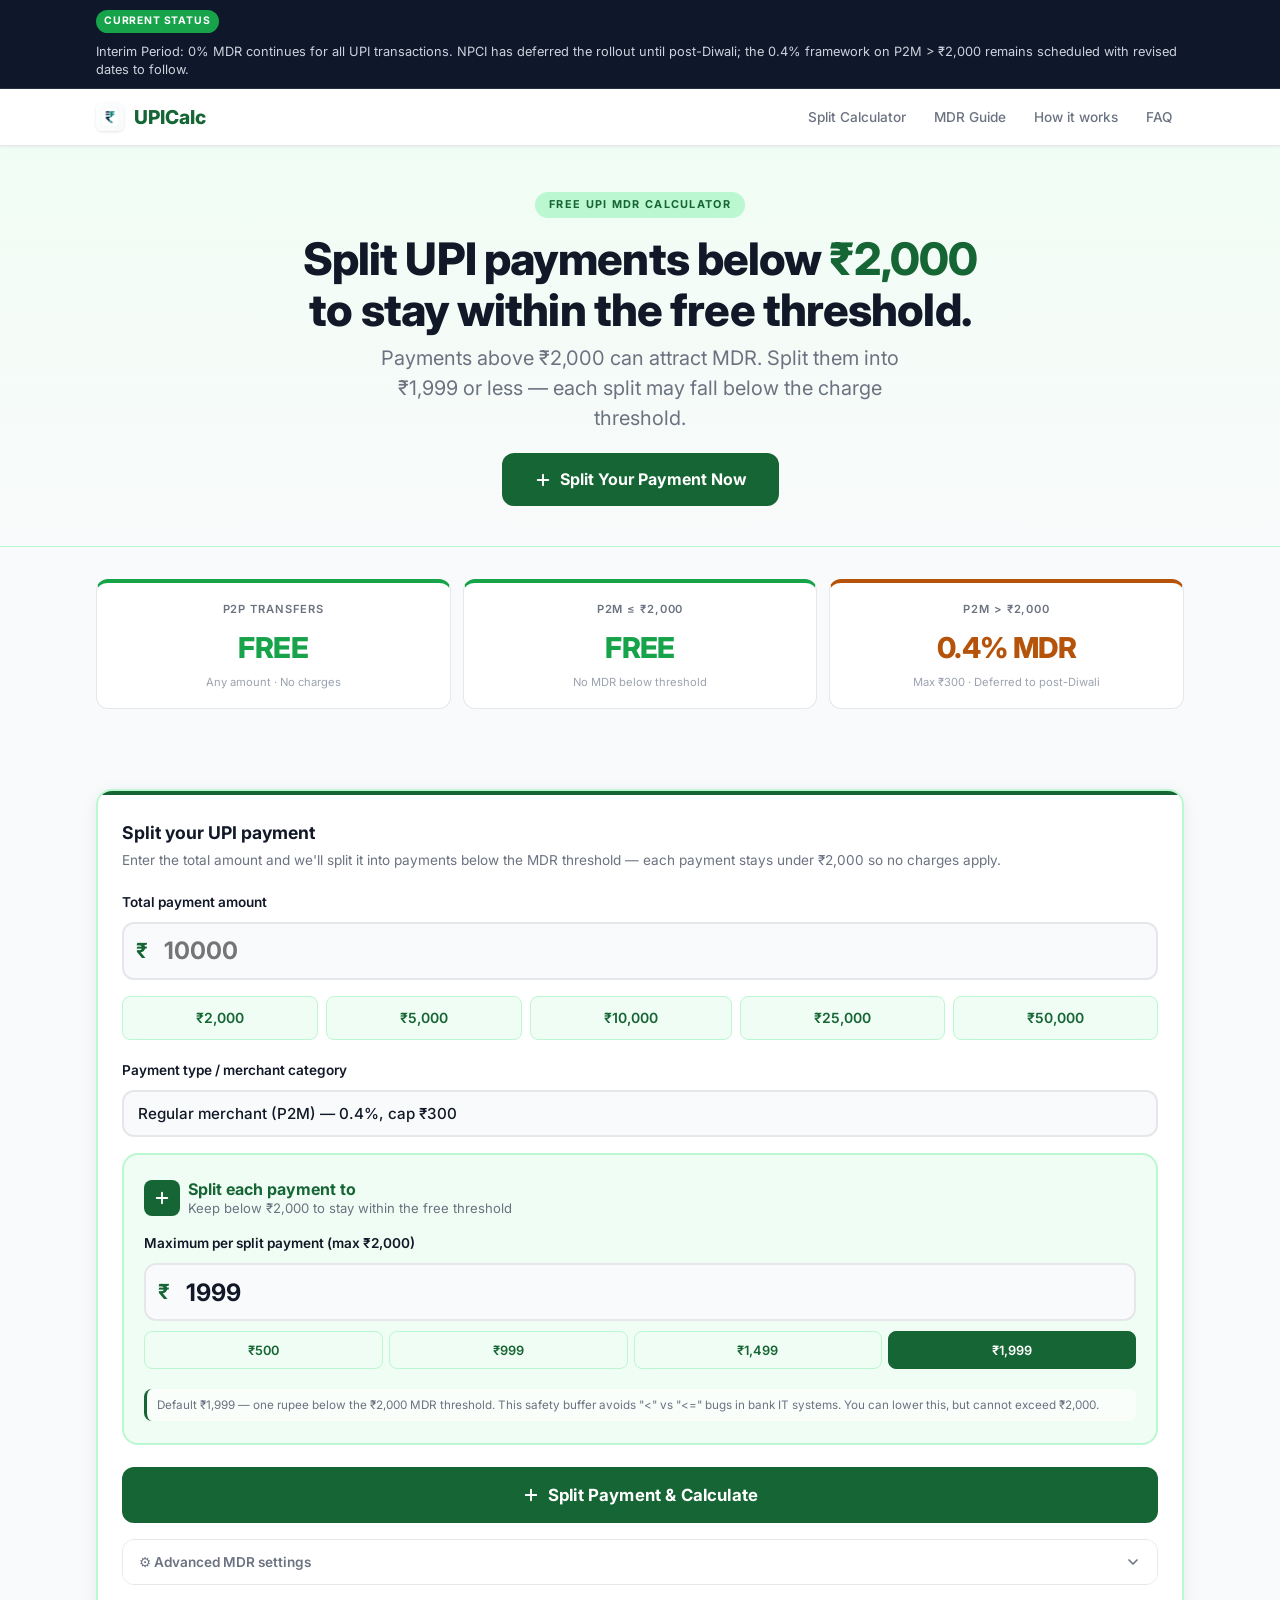
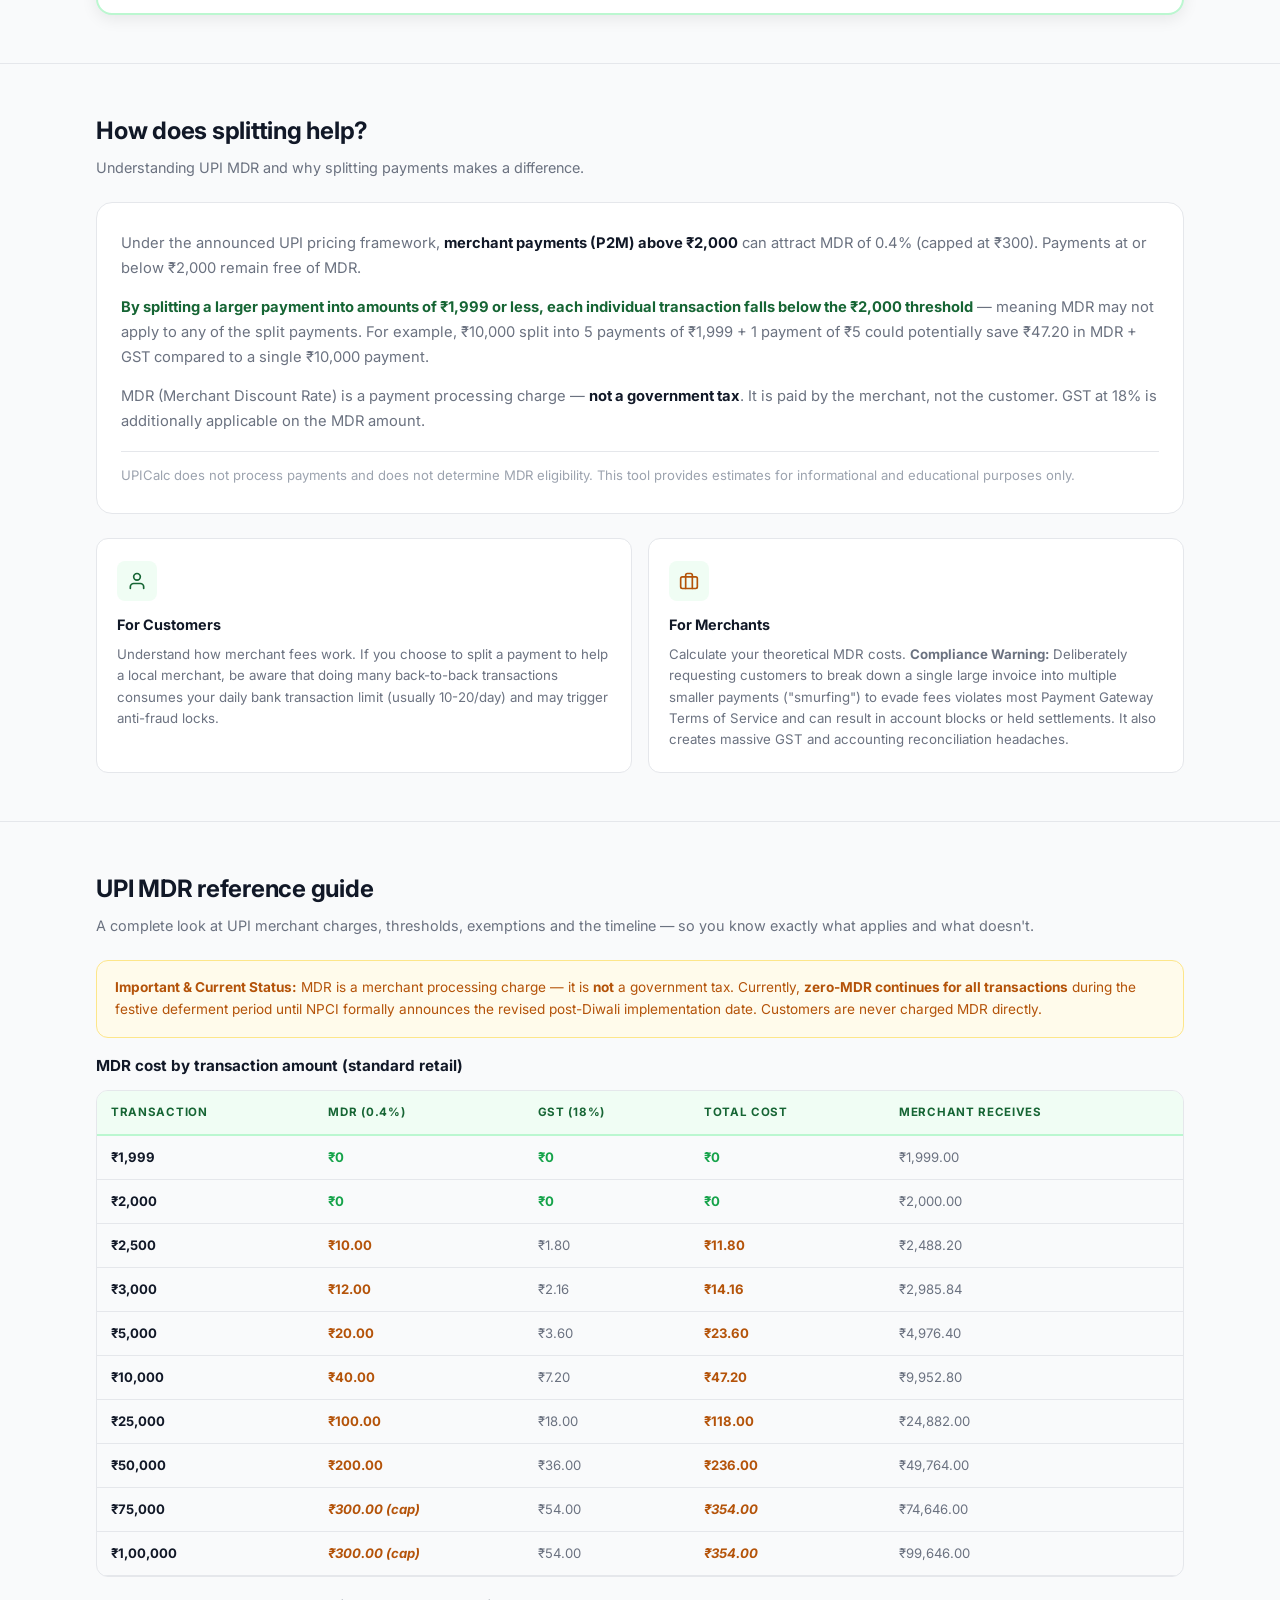
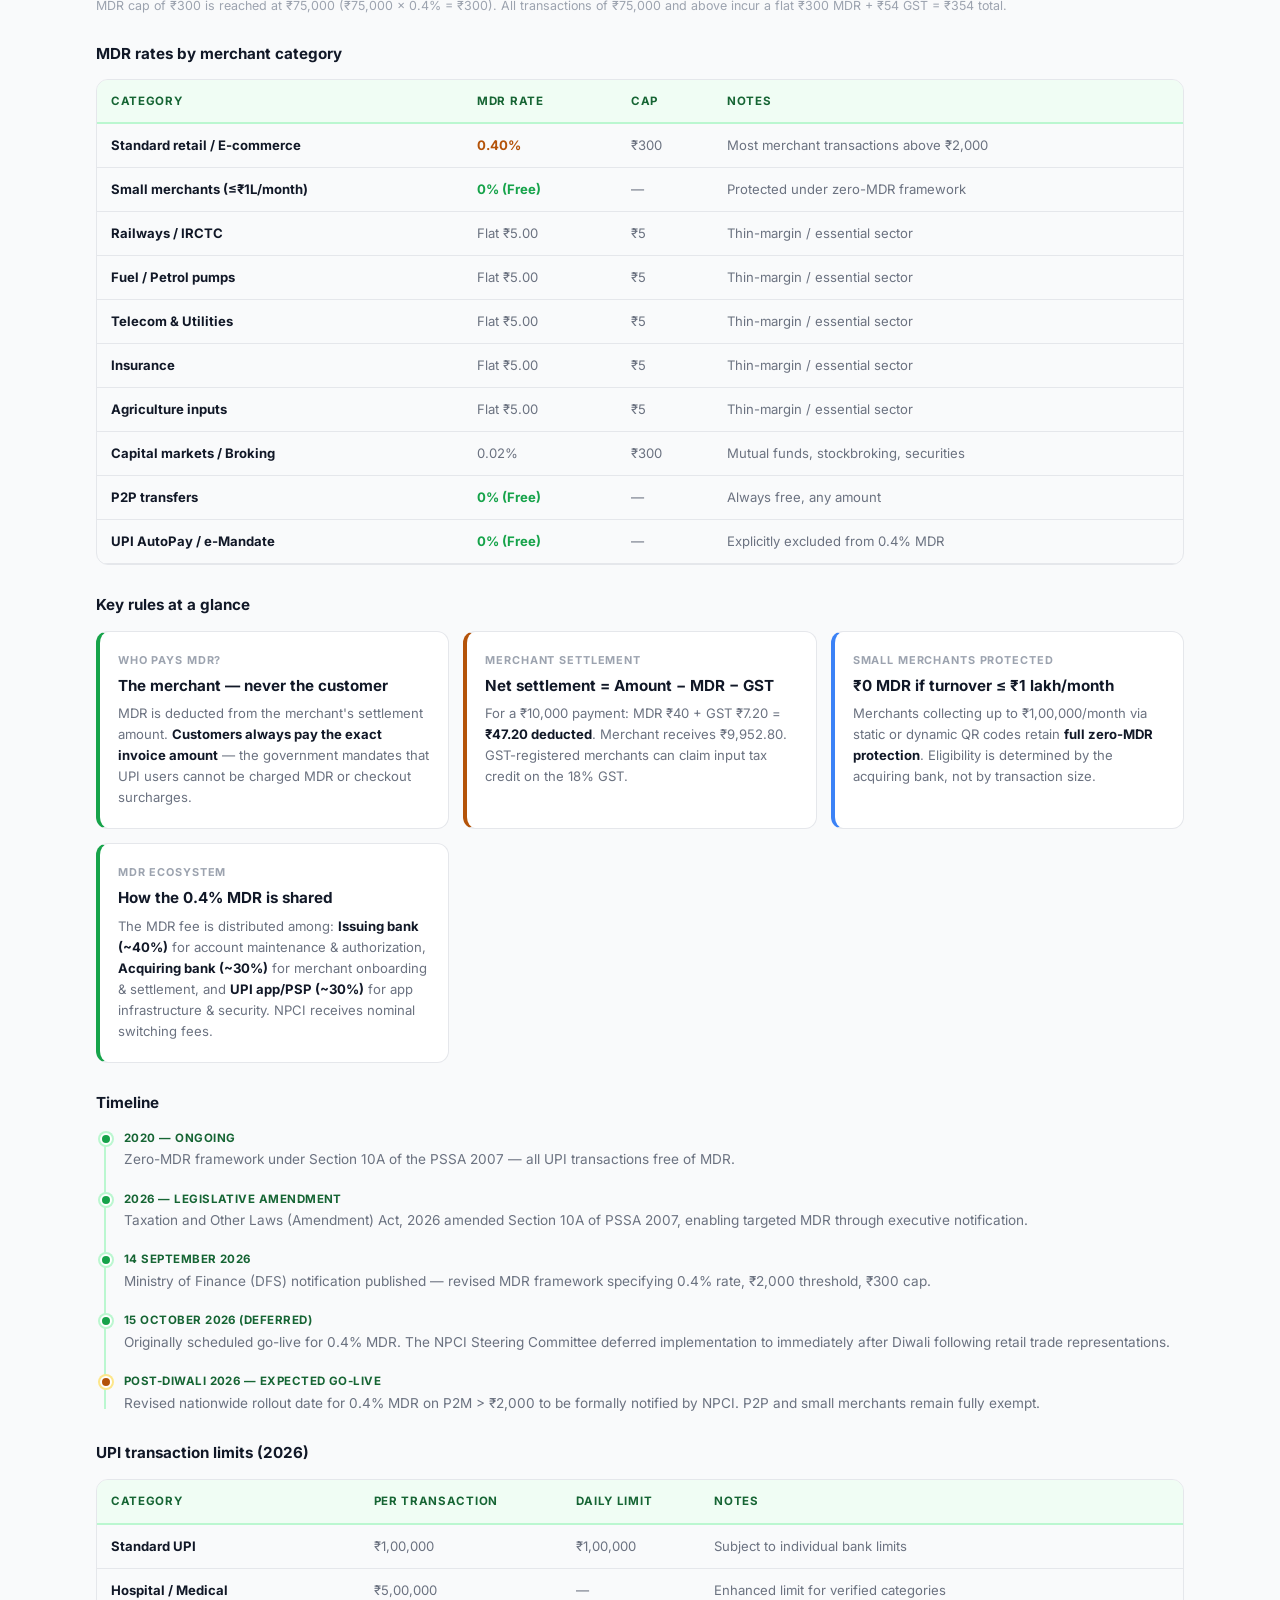
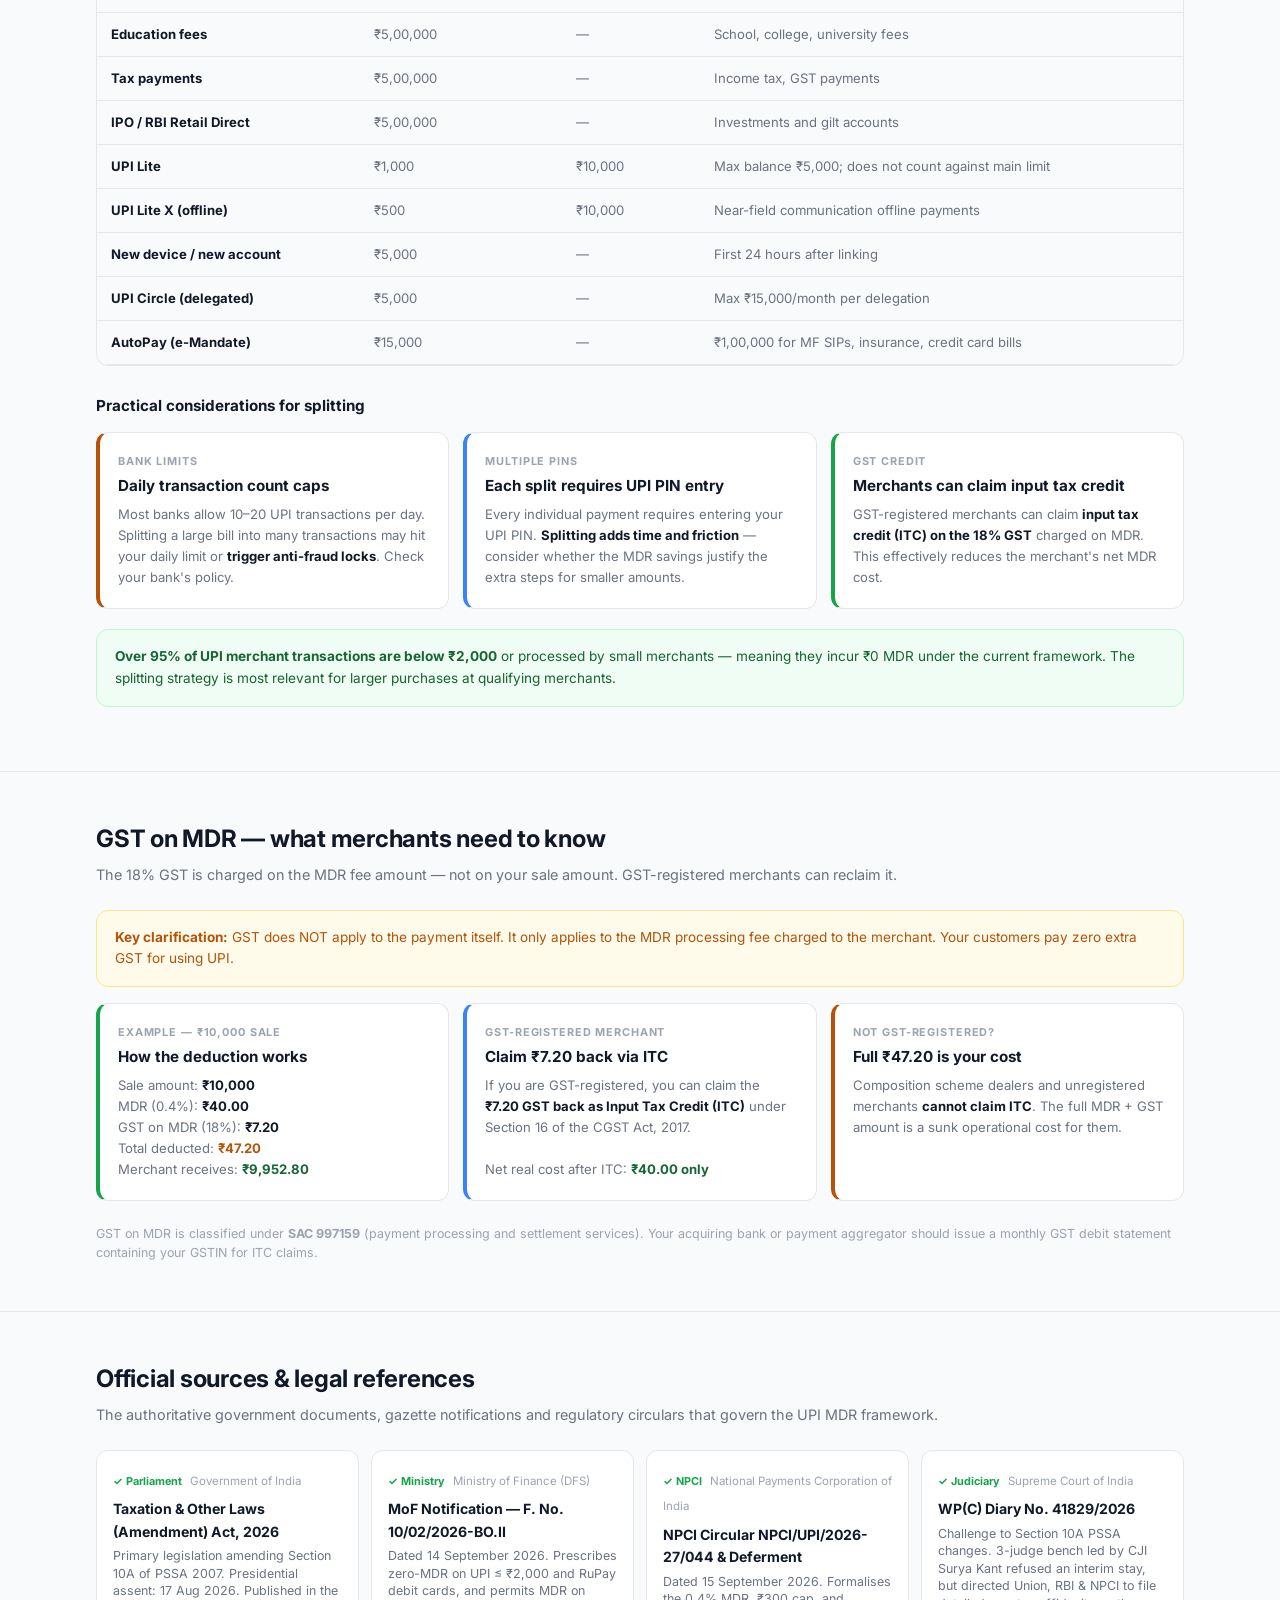
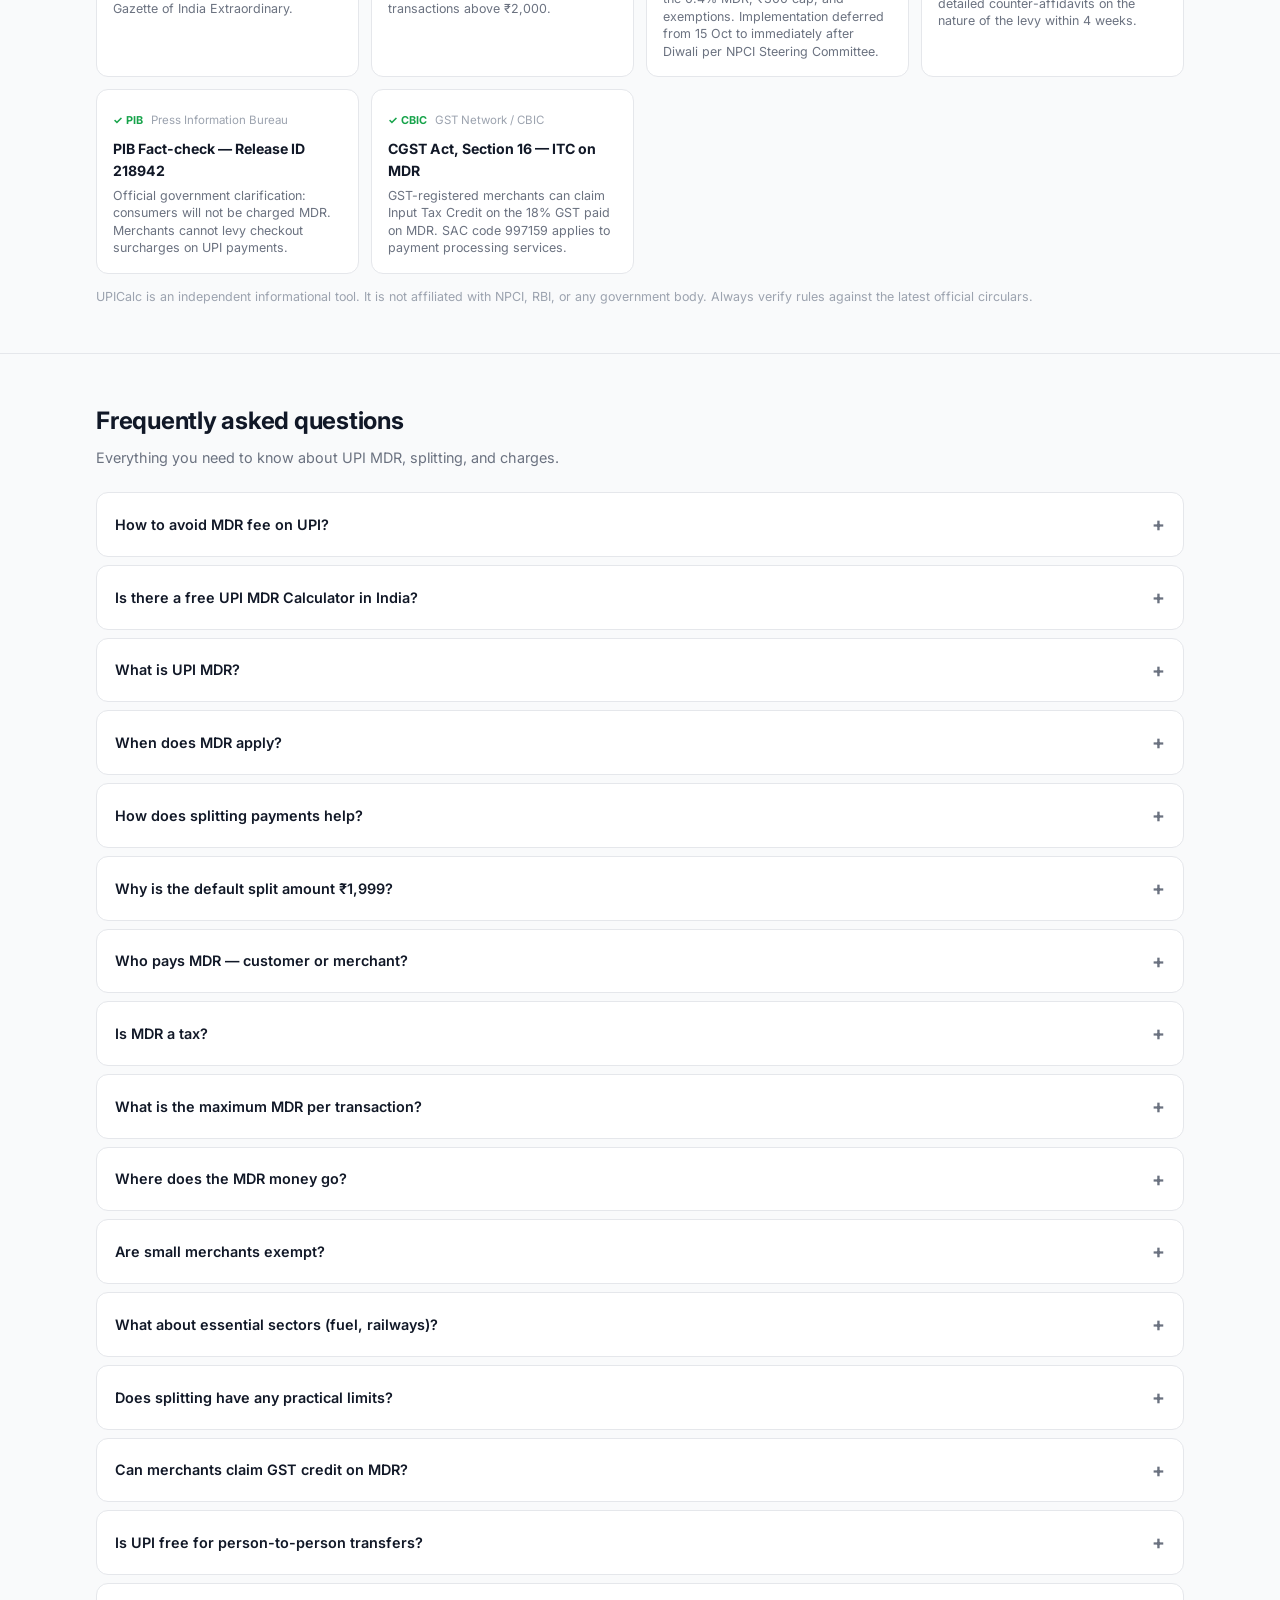
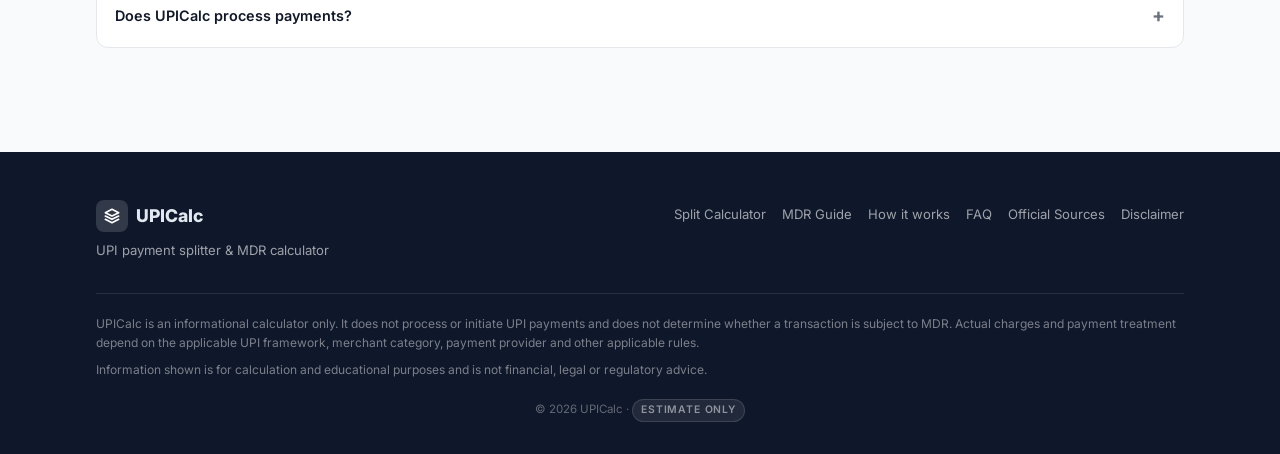
==== index.html @ 504c11cf "update: clarify interim zero-MDR status during festive deferment and update SC proceedings" ====
<!DOCTYPE html>
<html lang="en">
<head>
  <meta charset="UTF-8" />
  <meta name="viewport" content="width=device-width, initial-scale=1.0" />
  <title>UPICalc — Split UPI Payments Below ₹2,000 | MDR Calculator</title>
  <meta name="description" content="Calculate and split your UPI payments to stay under the ₹2,000 MDR threshold. Avoid merchant charges, calculate GST on MDR, and check the latest UPI rules." />
  <meta name="keywords" content="UPI split calculator, UPI MDR calculator, split payment below 2000, UPI charges calculator, UPI payment splitter, avoid UPI MDR, UPI rules 2026, GST on MDR" />
  
  <!-- Canonical URL (Crucial for SEO after moving to a custom domain) -->
  <link rel="canonical" href="https://upicalc.in/" />
  
  <!-- Open Graph / Facebook / WhatsApp -->
  <meta property="og:type" content="website" />
  <meta property="og:url" content="https://upicalc.in/" />
  <meta property="og:title" content="UPICalc — UPI Payment Splitter & MDR Calculator" />
  <meta property="og:description" content="Split UPI payments below ₹2,000 to avoid MDR charges. Free calculator for merchants and customers." />
  <meta property="og:image" content="https://upicalc.in/logo.png" />
  <meta property="og:locale" content="en_IN" />
  
  <!-- Twitter -->
  <meta name="twitter:card" content="summary" />
  <meta name="twitter:url" content="https://upicalc.in/" />
  <meta name="twitter:title" content="UPICalc — UPI Payment Splitter" />
  <meta name="twitter:description" content="Split UPI payments below ₹2,000 to avoid MDR charges. Free calculator." />
  <meta name="twitter:image" content="https://upicalc.in/logo.png" />
  
  <meta name="theme-color" content="#166534" />
  <link rel="preconnect" href="https://fonts.googleapis.com" />
  <link rel="preconnect" href="https://fonts.gstatic.com" crossorigin />
  <link href="https://fonts.googleapis.com/css2?family=Inter:wght@400;500;600;700;800&display=swap" rel="stylesheet" />
  <link rel="icon" type="image/png" href="logo.png" />

  <style>
    :root {
      --green-deep:#166534; --green-mid:#16a34a; --green-light:#f0fdf4;
      --green-border:#bbf7d0; --bg:#f9fafb; --surface:#fff;
      --text:#111827; --text-muted:#6b7280; --text-light:#9ca3af;
      --border:#e5e7eb; --focus:#16a34a;
      --orange-light:#fffbeb; --orange-border:#fde68a; --orange-text:#b45309;
      --red-light:#fef2f2; --red-text:#dc2626;
      --navy:#0f172a; --navy-fg:#e2e8f0;
      --shadow-sm:0 1px 3px rgba(0,0,0,.06); --shadow-md:0 4px 16px rgba(0,0,0,.08);
      --r-sm:8px; --r-md:12px; --r-lg:16px;
      --tr:.18s ease; --max-w:1120px;
      --font:'Inter',system-ui,-apple-system,sans-serif;
    }
    *,*::before,*::after{box-sizing:border-box;margin:0;padding:0}
    html{scroll-behavior:smooth;-webkit-text-size-adjust:100%}
    body{font-family:var(--font);background:var(--bg);color:var(--text);line-height:1.6;-webkit-font-smoothing:antialiased}
    img,svg{display:block;max-width:100%}
    a{color:var(--green-deep);text-decoration:none}
    a:hover{text-decoration:underline}
    button{cursor:pointer;font-family:inherit}
    ul{list-style:none}
    .container{width:100%;max-width:var(--max-w);margin-inline:auto;padding-inline:16px}
    .sr-only{position:absolute;width:1px;height:1px;padding:0;margin:-1px;overflow:hidden;clip:rect(0,0,0,0);white-space:nowrap;border:0}
    :focus-visible{outline:2px solid var(--green-mid);outline-offset:2px}

    /* ─── ANNOUNCEMENT BAR ───────────────────────────────────────── */
    .announce-bar{background:var(--navy);color:var(--navy-fg);padding:10px 0;font-size:.82rem;border-bottom:1px solid rgba(255,255,255,.1)}
    .announce-inner{display:flex;align-items:center;gap:10px;flex-wrap:wrap}
    .announce-badge{background:var(--green-mid);color:#fff;font-size:.65rem;font-weight:700;text-transform:uppercase;letter-spacing:.08em;padding:3px 8px;border-radius:999px;white-space:nowrap;flex-shrink:0}
    .announce-text{color:var(--navy-fg);font-size:.8rem;line-height:1.4;opacity:.9}

    /* ─── HEADER ─────────────────────────────────────────────────── */
    .site-header{position:sticky;top:0;z-index:100;background:var(--surface);border-bottom:1px solid var(--border);box-shadow:var(--shadow-sm)}
    .header-inner{display:flex;align-items:center;justify-content:space-between;height:56px;gap:16px}
    .logo{display:flex;align-items:center;gap:8px;font-size:1.2rem;font-weight:800;color:var(--green-deep);flex-shrink:0}
    .logo-icon{width:32px;height:32px;background:var(--green-deep);border-radius:8px;display:flex;align-items:center;justify-content:center;flex-shrink:0}
    .logo-icon svg{color:#fff}
    .site-nav{display:flex;align-items:center;gap:4px}
    .site-nav a{font-size:.85rem;font-weight:500;color:var(--text-muted);padding:8px 12px;border-radius:var(--r-sm);transition:color var(--tr),background var(--tr)}
    .site-nav a:hover{color:var(--green-deep);background:var(--green-light);text-decoration:none}
    .hamburger{display:none;flex-direction:column;justify-content:center;gap:5px;width:44px;height:44px;background:none;border:none;padding:8px;border-radius:var(--r-sm)}
    .hamburger span{display:block;width:22px;height:2px;background:var(--text);border-radius:2px;transition:var(--tr)}
    .hamburger[aria-expanded="true"] span:nth-child(1){transform:translateY(7px) rotate(45deg)}
    .hamburger[aria-expanded="true"] span:nth-child(2){opacity:0}
    .hamburger[aria-expanded="true"] span:nth-child(3){transform:translateY(-7px) rotate(-45deg)}
    .mobile-menu{display:none;position:absolute;top:56px;left:0;right:0;background:var(--surface);border-bottom:1px solid var(--border);padding:8px 16px 16px;box-shadow:var(--shadow-md)}
    .mobile-menu.open{display:block}
    .mobile-menu a{display:block;font-size:1rem;font-weight:500;color:var(--text);padding:14px 12px;border-radius:var(--r-sm);border-bottom:1px solid var(--border)}
    .mobile-menu a:last-child{border-bottom:none}
    .mobile-menu a:hover{background:var(--green-light);color:var(--green-deep);text-decoration:none}

    /* ─── HERO ───────────────────────────────────────────────────── */
    .hero{background:linear-gradient(180deg,var(--green-light) 0%,var(--bg) 100%);border-bottom:1px solid var(--green-border);padding:44px 0 40px;text-align:center}
    .hero-eyebrow{display:inline-block;font-size:.68rem;font-weight:700;letter-spacing:.12em;text-transform:uppercase;color:var(--green-deep);background:var(--green-border);padding:4px 14px;border-radius:999px;margin-bottom:16px}
    .hero h1{font-size:clamp(1.6rem,5vw,2.8rem);font-weight:800;color:var(--text);line-height:1.15;margin-bottom:6px;letter-spacing:-.02em}
    .hero h1 em{font-style:normal;color:var(--green-deep)}
    .hero .hero-sub{font-size:clamp(1rem,3vw,1.25rem);color:var(--text-muted);max-width:560px;margin-inline:auto;line-height:1.5;margin-bottom:20px}
    .hero-cta{display:inline-flex;align-items:center;gap:8px;background:var(--green-deep);color:#fff;font-size:1rem;font-weight:700;padding:14px 32px;border-radius:var(--r-md);border:none;transition:background var(--tr),transform var(--tr),box-shadow var(--tr)}
    .hero-cta:hover{background:var(--green-mid);box-shadow:0 4px 16px rgba(22,101,52,.3);text-decoration:none;color:#fff}
    .hero-cta:active{transform:scale(.97)}

    /* ─── STATUS CARDS ────────────────────────────────────────────── */
    .status-strip{padding:32px 0}
    .status-grid{display:grid;grid-template-columns:repeat(3,1fr);gap:12px}
    .status-card{background:var(--surface);border:1px solid var(--border);border-radius:var(--r-md);padding:18px 16px;border-top:4px solid var(--green-mid);text-align:center}
    .status-card.warn{border-top-color:var(--orange-text)}
    .status-card-label{font-size:.7rem;font-weight:600;text-transform:uppercase;letter-spacing:.08em;color:var(--text-muted);margin-bottom:6px}
    .status-card-value{font-size:clamp(1.3rem,4vw,1.8rem);font-weight:800;letter-spacing:-.02em}
    .status-card-value.free{color:var(--green-mid)}
    .status-card-value.charge{color:var(--orange-text)}
    .status-card-note{font-size:.7rem;color:var(--text-light);margin-top:4px;line-height:1.3}

    /* ─── SECTION ────────────────────────────────────────────────── */
    .section{padding:48px 0}
    .section+.section{border-top:1px solid var(--border)}
    .section-heading{font-size:clamp(1.15rem,3vw,1.5rem);font-weight:700;color:var(--text);margin-bottom:6px;letter-spacing:-.01em}
    .section-sub{font-size:.9rem;color:var(--text-muted);margin-bottom:24px;line-height:1.5}

    /* ─── DATA TABLE ─────────────────────────────────────────────── */
    .data-table-wrap{overflow-x:auto;-webkit-overflow-scrolling:touch;border-radius:var(--r-md);border:1px solid var(--border);margin-bottom:20px}
    .data-table{width:100%;border-collapse:collapse;text-align:left;font-size:.82rem;min-width:560px}
    .data-table thead{background:var(--green-light)}
    .data-table th{padding:12px 14px;font-weight:700;font-size:.72rem;text-transform:uppercase;letter-spacing:.06em;color:var(--green-deep);white-space:nowrap;border-bottom:2px solid var(--green-border)}
    .data-table td{padding:11px 14px;border-bottom:1px solid var(--border);color:var(--text-muted);vertical-align:top}
    .data-table tbody tr:hover{background:var(--green-light)}
    .data-table .td-amount{font-weight:700;color:var(--text);white-space:nowrap}
    .data-table .td-free{color:var(--green-mid);font-weight:700}
    .data-table .td-charge{color:var(--orange-text);font-weight:700}
    .data-table .td-cap{color:var(--orange-text);font-weight:700;font-style:italic}

    /* ─── RULE CARDS ────────────────────────────────────────────── */
    .rule-grid{display:grid;grid-template-columns:repeat(auto-fill,minmax(280px,1fr));gap:14px;margin-bottom:20px}
    .rule-card{background:var(--surface);border:1px solid var(--border);border-radius:var(--r-md);padding:20px 18px;border-left:4px solid var(--green-mid)}
    .rule-card.warn{border-left-color:var(--orange-text)}
    .rule-card.info{border-left-color:#3b82f6}
    .rule-card-label{font-size:.68rem;font-weight:700;text-transform:uppercase;letter-spacing:.08em;color:var(--text-light);margin-bottom:6px}
    .rule-card-title{font-size:.95rem;font-weight:700;color:var(--text);margin-bottom:8px;line-height:1.3}
    .rule-card-body{font-size:.82rem;color:var(--text-muted);line-height:1.6}
    .rule-card-body strong{color:var(--text)}

    /* ─── TIMELINE ──────────────────────────────────────────────── */
    .timeline{position:relative;padding-left:28px;margin-bottom:20px}
    .timeline::before{content:'';position:absolute;left:8px;top:4px;bottom:4px;width:2px;background:var(--green-border)}
    .timeline-item{position:relative;padding-bottom:20px}
    .timeline-item:last-child{padding-bottom:0}
    .timeline-dot{position:absolute;left:-24px;top:4px;width:12px;height:12px;border-radius:50%;background:var(--green-mid);border:2px solid var(--surface);box-shadow:0 0 0 2px var(--green-border)}
    .timeline-item.active .timeline-dot{background:var(--orange-text);box-shadow:0 0 0 2px var(--orange-border)}
    .timeline-date{font-size:.72rem;font-weight:700;color:var(--green-deep);text-transform:uppercase;letter-spacing:.04em}
    .timeline-text{font-size:.85rem;color:var(--text-muted);line-height:1.5;margin-top:2px}

    /* ─── SOURCE CARD ───────────────────────────────────────────── */
    .source-grid{display:grid;grid-template-columns:repeat(auto-fill,minmax(260px,1fr));gap:12px}
    .source-card{display:block;background:var(--surface);border:1px solid var(--border);border-radius:var(--r-md);padding:16px;transition:box-shadow var(--tr),border-color var(--tr)}
    .source-card:hover{box-shadow:var(--shadow-md);border-color:var(--green-border);text-decoration:none}
    .source-badge{display:inline-flex;align-items:center;gap:4px;font-size:.68rem;font-weight:700;color:var(--green-mid)}
    .source-org{font-size:.72rem;color:var(--text-light);margin-left:8px}
    .source-title{font-size:.88rem;font-weight:700;color:var(--text);margin-top:6px}
    .source-desc{font-size:.78rem;color:var(--text-muted);margin-top:4px;line-height:1.4}

    /* ─── INFO BOX ──────────────────────────────────────────────── */
    .info-box{padding:16px 18px;border-radius:var(--r-md);font-size:.85rem;line-height:1.6;margin-bottom:16px}
    .info-box.warning{background:var(--orange-light);border:1px solid var(--orange-border);color:var(--orange-text)}
    .info-box.success{background:var(--green-light);border:1px solid var(--green-border);color:var(--green-deep)}
    .info-box strong{font-weight:700}

    /* ─── CALCULATOR CARD ────────────────────────────────────────── */
    .calc-card{background:var(--surface);border:2px solid var(--green-border);border-radius:var(--r-lg);box-shadow:var(--shadow-md);padding:28px 24px;position:relative;overflow:hidden}
    .calc-card::before{content:'';position:absolute;top:0;left:0;right:0;height:4px;background:var(--green-deep)}
    .card-title{font-size:1.1rem;font-weight:700;color:var(--text);margin-bottom:4px}
    .card-subtitle{font-size:.85rem;color:var(--text-muted);margin-bottom:22px;line-height:1.4}

    .input-group{margin-bottom:16px}
    .input-label{display:block;font-size:.85rem;font-weight:600;color:var(--text);margin-bottom:8px}
    .input-wrap{position:relative;display:flex;align-items:center}
    .input-prefix{position:absolute;left:14px;font-size:1.3rem;font-weight:700;color:var(--green-deep);pointer-events:none;z-index:1}
    .amount-input{width:100%;height:58px;padding:0 16px 0 40px;font-size:1.5rem;font-weight:700;font-family:var(--font);color:var(--text);background:var(--bg);border:2px solid var(--border);border-radius:var(--r-md);outline:none;transition:border-color var(--tr),box-shadow var(--tr);-webkit-appearance:none;appearance:none}
    .amount-input:focus{border-color:var(--focus);box-shadow:0 0 0 3px rgba(22,163,74,.15);background:var(--surface)}
    .amount-input.error{border-color:var(--red-text);box-shadow:0 0 0 3px rgba(220,38,38,.12)}
    .input-error{font-size:.8rem;color:var(--red-text);margin-top:6px;display:none}
    .input-error.visible{display:block}

    .quick-select{display:flex;flex-wrap:wrap;gap:8px;margin-bottom:20px}
    .quick-btn{height:44px;padding:0 14px;font-size:.875rem;font-weight:600;color:var(--green-deep);background:var(--green-light);border:1.5px solid var(--green-border);border-radius:var(--r-sm);transition:background var(--tr),border-color var(--tr),color var(--tr),transform var(--tr);white-space:nowrap;flex:1 1 auto;min-width:70px}
    .quick-btn:hover,.quick-btn.active{background:var(--green-deep);color:#fff;border-color:var(--green-deep)}
    .quick-btn:active{transform:scale(.96)}

    /* ─── SPLIT BOX (prominent) ──────────────────────────────────── */
    .split-box{background:var(--green-light);border:2px solid var(--green-border);border-radius:var(--r-lg);padding:22px 20px;margin-bottom:22px}
    .split-box-header{display:flex;align-items:center;gap:8px;margin-bottom:14px}
    .split-box-icon{width:36px;height:36px;background:var(--green-deep);border-radius:var(--r-sm);display:flex;align-items:center;justify-content:center;flex-shrink:0}
    .split-box-title{font-size:1rem;font-weight:700;color:var(--green-deep)}
    .split-box-desc{font-size:.82rem;color:var(--text-muted);margin-top:-4px}
    .split-input-row{display:flex;align-items:flex-end;gap:12px;flex-wrap:wrap}
    .split-input-row .input-group{margin-bottom:0;flex:1 1 200px}
    .split-quick{margin-top:10px;gap:6px}
    .split-quick .quick-btn{height:38px;font-size:.8rem}
    .split-hint{font-size:.73rem;color:var(--text-muted);margin-top:8px;line-height:1.4;padding:8px 10px;background:rgba(255,255,255,.7);border-radius:var(--r-sm);border-left:3px solid var(--green-deep)}
    .split-max-warn{font-size:.78rem;color:var(--orange-text);background:var(--orange-light);border:1px solid var(--orange-border);padding:8px 12px;border-radius:var(--r-sm);margin-top:8px;display:none}
    .split-max-warn.visible{display:block}

    .btn-primary{display:flex;align-items:center;justify-content:center;gap:8px;width:100%;height:56px;background:var(--green-deep);color:#fff;font-size:1.05rem;font-weight:700;border:none;border-radius:var(--r-md);transition:background var(--tr),transform var(--tr),box-shadow var(--tr);letter-spacing:.01em}
    .btn-primary:hover{background:var(--green-mid);box-shadow:0 4px 12px rgba(22,101,52,.25)}
    .btn-primary:active{transform:scale(.98)}
    .btn-secondary{display:inline-flex;align-items:center;justify-content:center;gap:6px;height:44px;padding:0 18px;background:var(--surface);color:var(--green-deep);font-size:.875rem;font-weight:600;border:1.5px solid var(--green-border);border-radius:var(--r-sm);transition:background var(--tr),border-color var(--tr)}
    .btn-secondary:hover{background:var(--green-light);border-color:var(--green-deep)}
    .btn-secondary:active{transform:scale(.97)}
    .btn-ghost{display:inline-flex;align-items:center;gap:5px;height:36px;padding:0 12px;background:none;color:var(--text-muted);font-size:.8rem;font-weight:500;border:1px solid var(--border);border-radius:var(--r-sm);transition:color var(--tr),background var(--tr)}
    .btn-ghost:hover{color:var(--text);background:var(--bg)}

    /* ─── SETTINGS ───────────────────────────────────────────────── */
    .accordion{margin-top:16px;border:1px solid var(--border);border-radius:var(--r-md);overflow:hidden}
    .accordion-trigger{display:flex;align-items:center;justify-content:space-between;width:100%;padding:14px 16px;background:var(--surface);border:none;font-size:.85rem;font-weight:600;color:var(--text-muted);cursor:pointer;transition:background var(--tr);text-align:left}
    .accordion-trigger:hover{background:var(--bg);color:var(--text)}
    .accordion-trigger svg{flex-shrink:0;transition:transform var(--tr)}
    .accordion-trigger[aria-expanded="true"] svg{transform:rotate(180deg)}
    .accordion-body{display:none;padding:16px;background:var(--surface);border-top:1px solid var(--border)}
    .accordion-body.open{display:block}
    .settings-grid{display:grid;grid-template-columns:1fr 1fr;gap:14px}
    .settings-item label{display:block;font-size:.775rem;font-weight:600;color:var(--text-muted);margin-bottom:6px}
    .small-input{width:100%;height:44px;padding:0 14px 0 36px;font-size:1rem;font-weight:600;font-family:var(--font);color:var(--text);background:var(--bg);border:1.5px solid var(--border);border-radius:var(--r-sm);outline:none;transition:border-color var(--tr),box-shadow var(--tr);-webkit-appearance:none;appearance:none}
    .small-input:focus{border-color:var(--focus);box-shadow:0 0 0 3px rgba(22,163,74,.12);background:var(--surface)}
    .small-input-prefix{position:absolute;left:12px;font-size:.95rem;font-weight:700;color:var(--green-deep);pointer-events:none;z-index:1}
    .pct-suffix{position:absolute;right:12px;font-size:.85rem;font-weight:600;color:var(--text-muted);pointer-events:none}
    .settings-note{font-size:.73rem;color:var(--text-light);margin-top:12px;line-height:1.4}

    /* ─── RESULTS ────────────────────────────────────────────────── */
    #results-area{display:none;margin-top:28px}
    #results-area.visible{display:block}
    @keyframes fadeIn{from{opacity:0;transform:translateY(12px)}to{opacity:1;transform:translateY(0)}}
    .animate-in{animation:fadeIn .25s ease}

    /* Comparison cards */
    .compare-hero{display:grid;grid-template-columns:1fr 1fr;gap:14px;margin-bottom:20px}
    .scenario-card{border-radius:var(--r-lg);padding:22px 18px;border:2px solid var(--border);background:var(--surface);position:relative}
    .scenario-card.single{border-color:var(--orange-border);background:var(--orange-light)}
    .scenario-card.split{border-color:var(--green-border);background:var(--green-light)}
    .scenario-badge{display:inline-flex;align-items:center;gap:4px;font-size:.65rem;font-weight:700;padding:3px 10px;border-radius:999px;text-transform:uppercase;letter-spacing:.06em;margin-bottom:12px}
    .badge-warning{background:#fff;color:var(--orange-text);border:1px solid var(--orange-border)}
    .badge-success{background:#fff;color:var(--green-deep);border:1px solid var(--green-border)}
    .scenario-cost-label{font-size:.73rem;color:var(--text-muted);font-weight:500;margin-bottom:4px}
    .scenario-cost{font-size:clamp(1.8rem,7vw,3rem);font-weight:800;letter-spacing:-.03em;line-height:1.1;margin-bottom:14px}
    .scenario-card.single .scenario-cost{color:var(--orange-text)}
    .scenario-card.split .scenario-cost{color:var(--green-deep)}
    .scenario-row{display:flex;justify-content:space-between;align-items:center;padding:6px 0;font-size:.82rem;gap:6px}
    .scenario-row-label{color:var(--text-muted)}
    .scenario-row-value{font-weight:700;color:var(--text);text-align:right}

    /* Savings callout */
    .savings-callout{background:var(--green-light);border:2px solid var(--green-border);border-radius:var(--r-lg);padding:20px;text-align:center;margin-bottom:24px}
    .savings-label{font-size:.72rem;font-weight:600;text-transform:uppercase;letter-spacing:.08em;color:var(--text-muted);margin-bottom:4px}
    .savings-amount{font-size:clamp(1.6rem,6vw,2.4rem);font-weight:800;color:var(--green-deep);letter-spacing:-.03em}
    .savings-sub{font-size:.82rem;color:var(--green-deep);font-weight:600;margin-top:4px}
    .savings-note{font-size:.73rem;color:var(--text-muted);margin-top:8px;line-height:1.4}

    /* Below threshold */
    .below-threshold-card{background:var(--green-light);border:2px solid var(--green-border);border-radius:var(--r-lg);padding:24px;text-align:center;margin-bottom:20px}
    .below-threshold-card .scenario-cost{color:var(--green-deep);margin-bottom:8px}
    .below-threshold-note{font-size:.85rem;color:var(--text-muted);line-height:1.5}

    /* Split breakdown */
    .split-section-title{font-size:.92rem;font-weight:700;color:var(--text);margin-bottom:12px;display:flex;align-items:center;gap:8px}
    .split-summary{display:flex;gap:12px;margin-bottom:14px;flex-wrap:wrap}
    .split-stat{flex:1 1 100px;background:var(--surface);border:1px solid var(--border);border-radius:var(--r-sm);padding:12px 14px;text-align:center}
    .split-stat-value{font-size:clamp(1.1rem,4vw,1.4rem);font-weight:800;color:var(--green-deep);letter-spacing:-.02em}
    .split-stat-label{font-size:.7rem;color:var(--text-muted);font-weight:500;margin-top:2px}
    .split-list{border:1px solid var(--border);border-radius:var(--r-md);overflow:hidden;margin-bottom:16px}
    .split-item{display:flex;align-items:center;justify-content:space-between;padding:14px 16px;font-size:.9rem;border-bottom:1px solid var(--border);gap:8px}
    .split-item:last-child{border-bottom:none}
    .split-item:nth-child(even){background:var(--bg)}
    .split-item:nth-child(odd){background:var(--surface)}
    .split-num{font-size:.72rem;font-weight:700;color:var(--text-light);min-width:24px;font-variant-numeric:tabular-nums}
    .split-amount{font-size:1rem;font-weight:700;color:var(--text);flex:1;text-align:right}
    .split-item.split-last .split-amount{color:var(--text-muted)}
    .split-total-row{display:flex;justify-content:space-between;align-items:center;padding:14px 16px;background:var(--green-light);border-top:2px solid var(--green-border);font-weight:700;font-size:.9rem}
    .split-total-amount{font-size:1.1rem;font-weight:800;color:var(--green-deep)}

    .share-bar{display:flex;gap:10px;margin-top:16px;flex-wrap:wrap;align-items:center}
    .copy-confirm{font-size:.78rem;color:var(--green-mid);font-weight:600;display:none}
    .copy-confirm.visible{display:block}

    .info-note{font-size:.78rem;color:var(--text-muted);background:var(--bg);border:1px solid var(--border);border-radius:var(--r-sm);padding:12px 14px;line-height:1.5;border-left:3px solid var(--green-border);margin-top:16px}

    /* ─── FAQ ─────────────────────────────────────────────────────── */
    .faq-item{border:1px solid var(--border);border-radius:var(--r-md);background:var(--surface);margin-bottom:8px;overflow:hidden}
    .faq-item summary{padding:16px 18px;font-size:.9rem;font-weight:600;color:var(--text);cursor:pointer;list-style:none;display:flex;align-items:center;justify-content:space-between;gap:10px}
    .faq-item summary::-webkit-details-marker{display:none}
    .faq-item summary::after{content:'+';font-size:1.2rem;font-weight:700;color:var(--text-muted);flex-shrink:0;transition:transform var(--tr)}
    .faq-item[open] summary::after{content:'−'}
    .faq-item .faq-body{padding:0 18px 16px;font-size:.85rem;color:var(--text-muted);line-height:1.7}

    /* ─── AUDIENCE ───────────────────────────────────────────────── */
    .audience-grid{display:grid;grid-template-columns:1fr 1fr;gap:16px}
    .audience-card{background:var(--surface);border:1px solid var(--border);border-radius:var(--r-md);padding:22px 20px}
    .audience-icon{width:40px;height:40px;background:var(--green-light);border-radius:var(--r-sm);display:flex;align-items:center;justify-content:center;margin-bottom:12px}
    .audience-title{font-size:.9rem;font-weight:700;color:var(--text);margin-bottom:8px}
    .audience-desc{font-size:.83rem;color:var(--text-muted);line-height:1.6}

    /* ─── FOOTER ─────────────────────────────────────────────────── */
    .site-footer{background:var(--navy);color:var(--navy-fg);padding:48px 0 32px;margin-top:48px}
    .footer-top{display:flex;flex-wrap:wrap;gap:32px;justify-content:space-between;margin-bottom:32px}
    .footer-brand .logo{font-size:1.1rem;margin-bottom:8px;color:var(--navy-fg)}
    .footer-brand .logo .logo-icon{background:rgba(255,255,255,.15)}
    .footer-brand p{font-size:.82rem;color:rgba(255,255,255,.6)}
    .footer-links{display:flex;flex-wrap:wrap;gap:4px 16px;align-content:flex-start}
    .footer-links a{font-size:.82rem;color:rgba(255,255,255,.6);padding:4px 0}
    .footer-links a:hover{color:#fff}
    .footer-disclaimer{font-size:.75rem;color:rgba(255,255,255,.45);line-height:1.6;border-top:1px solid rgba(255,255,255,.1);padding-top:20px}
    .footer-disclaimer p{margin-bottom:8px}
    .footer-disclaimer p:last-child{margin-bottom:0}
    .footer-copy{margin-top:20px;font-size:.72rem;color:rgba(255,255,255,.35);text-align:center}

    .tag{display:inline-block;font-size:.65rem;font-weight:600;text-transform:uppercase;letter-spacing:.08em;color:rgba(255,255,255,.5);background:rgba(255,255,255,.08);border:1px solid rgba(255,255,255,.12);padding:2px 8px;border-radius:999px}

    @media(prefers-reduced-motion:reduce){*,*::before,*::after{animation-duration:.01ms!important;transition-duration:.01ms!important}}

    @media(max-width:640px){
      .container{padding-inline:14px}
      .calc-card{padding:20px 16px}
      .hamburger{display:flex}
      .site-nav{display:none}
      .hero{padding:28px 0 24px}
      .settings-grid{grid-template-columns:1fr}
      .compare-hero{grid-template-columns:1fr}
      .audience-grid{grid-template-columns:1fr}
      .section{padding:36px 0}
      .status-grid{grid-template-columns:1fr}
      .split-summary{gap:8px}
      .split-stat{flex:1 1 80px}
      .quick-btn{flex:1 1 calc(33.33% - 6px);min-width:60px}
      .footer-top{flex-direction:column;gap:20px}
      .scenario-card{padding:18px 14px}
      .split-box{padding:18px 16px}
    }
    @media(max-width:360px){
      .amount-input{font-size:1.2rem}
      .scenario-cost{font-size:1.6rem}
      .quick-btn{font-size:.78rem;padding:0 8px}
    }
  </style>
</head>
<body>

  <!-- ─── ANNOUNCEMENT BAR ────────────────────────────────────────── -->
  <div class="announce-bar" role="banner">
    <div class="container announce-inner">
      <span class="announce-badge">Current Status</span>
      <span class="announce-text">Interim Period: 0% MDR continues for all UPI transactions. NPCI has deferred the rollout until post-Diwali; the 0.4% framework on P2M &gt; ₹2,000 remains scheduled with revised dates to follow.</span>
    </div>
  </div>

  <!-- ─── HEADER ──────────────────────────────────────────────────── -->
  <header class="site-header" role="banner">
    <div class="container header-inner">
      <a href="#" class="logo" aria-label="UPICalc home">
        <img src="logo.png" alt="" width="28" height="28" style="border-radius: 6px; box-shadow: 0 1px 3px rgba(0,0,0,0.1); margin-right: 2px;" aria-hidden="true" />
        UPICalc
      </a>
      <nav class="site-nav" aria-label="Main navigation">
        <a href="#calculator">Split Calculator</a>
        <a href="#mdr-guide">MDR Guide</a>
        <a href="#how-it-works">How it works</a>
        <a href="#faq">FAQ</a>
      </nav>
      <button class="hamburger" aria-label="Toggle menu" aria-expanded="false" aria-controls="mobile-menu" onclick="toggleMenu(this)"><span></span><span></span><span></span></button>
    </div>
    <nav id="mobile-menu" class="mobile-menu" aria-label="Mobile navigation">
      <a href="#calculator" onclick="closeMobileMenu()">Split Calculator</a>
      <a href="#mdr-guide" onclick="closeMobileMenu()">MDR Guide</a>
      <a href="#how-it-works" onclick="closeMobileMenu()">How it works</a>
      <a href="#faq" onclick="closeMobileMenu()">FAQ</a>
    </nav>
  </header>

  <main id="main-content">

    <!-- ─── HERO ──────────────────────────────────────────────────── -->
    <section class="hero" aria-labelledby="hero-heading">
      <div class="container">
        <span class="hero-eyebrow">FREE UPI MDR CALCULATOR</span>
        <h1 id="hero-heading">Split UPI payments below <em>₹2,000</em><br>to stay within the free threshold.</h1>
        <p class="hero-sub">Payments above ₹2,000 can attract MDR. Split them into ₹1,999 or less — each split may fall below the charge threshold.</p>
        <a href="#calculator" class="hero-cta">
          <svg width="18" height="18" viewBox="0 0 24 24" fill="none" stroke="currentColor" stroke-width="2.5" stroke-linecap="round" stroke-linejoin="round" aria-hidden="true"><line x1="12" y1="5" x2="12" y2="19"/><line x1="5" y1="12" x2="19" y2="12"/></svg>
          Split Your Payment Now
        </a>
      </div>
    </section>

    <!-- ─── STATUS STRIP ──────────────────────────────────────────── -->
    <div class="status-strip">
      <div class="container">
        <div class="status-grid">
          <div class="status-card">
            <div class="status-card-label">P2P Transfers</div>
            <div class="status-card-value free">FREE</div>
            <div class="status-card-note">Any amount · No charges</div>
          </div>
          <div class="status-card">
            <div class="status-card-label">P2M ≤ ₹2,000</div>
            <div class="status-card-value free">FREE</div>
            <div class="status-card-note">No MDR below threshold</div>
          </div>
          <div class="status-card warn">
            <div class="status-card-label">P2M > ₹2,000</div>
            <div class="status-card-value charge">0.4% MDR</div>
            <div class="status-card-note">Max ₹300 · Deferred to post-Diwali</div>
          </div>
        </div>
      </div>
    </div>

    <!-- ─── CALCULATOR ────────────────────────────────────────────── -->
    <section class="section" id="calculator" aria-labelledby="calc-heading">
      <div class="container">

        <div class="calc-card">
          <h2 class="card-title" id="calc-heading">Split your UPI payment</h2>
          <p class="card-subtitle">Enter the total amount and we'll split it into payments below the MDR threshold — each payment stays under ₹2,000 so no charges apply.</p>

          <!-- Amount -->
          <div class="input-group">
            <label class="input-label" for="payment-amount">Total payment amount</label>
            <div class="input-wrap">
              <span class="input-prefix" aria-hidden="true">₹</span>
              <input type="number" id="payment-amount" class="amount-input" placeholder="10000" min="0" step="0.01" inputmode="decimal" autocomplete="off" aria-describedby="amount-error" />
            </div>
            <p id="amount-error" class="input-error" role="alert" aria-live="polite"></p>
          </div>

          <!-- Quick-select amounts -->
          <div class="quick-select" role="group" aria-label="Quick amount selection">
            <button class="quick-btn" type="button" onclick="setAmount(2000)">₹2,000</button>
            <button class="quick-btn" type="button" onclick="setAmount(5000)">₹5,000</button>
            <button class="quick-btn" type="button" onclick="setAmount(10000)">₹10,000</button>
            <button class="quick-btn" type="button" onclick="setAmount(25000)">₹25,000</button>
            <button class="quick-btn" type="button" onclick="setAmount(50000)">₹50,000</button>
          </div>

          <!-- Payment Type -->
          <div class="input-group" style="margin-top:4px;">
            <label class="input-label" for="payment-type">Payment type / merchant category</label>
            <select id="payment-type" class="amount-input" style="padding-left:14px;cursor:pointer;font-size:0.95rem;font-weight:500;height:auto;padding-top:12px;padding-bottom:12px;" onchange="onPaymentTypeChange()">
              <option value="p2m">Regular merchant (P2M) — 0.4%, cap ₹300</option>
              <option value="capital">Capital market / Broking / Mutual Fund — 0.02%, cap ₹300</option>
              <option value="special">Special sector (Fuel / Railways / Telecom / Utilities) — Flat ₹5</option>
              <option value="small">Small merchant (≤ ₹1 lakh/month) — 0% FREE</option>
              <option value="p2p">P2P transfer (person to person) — 0% FREE</option>
            </select>
            <p id="payment-type-notice" style="font-size:.78rem;margin-top:6px;line-height:1.5;padding:8px 12px;border-radius:6px;display:none;"></p>
          </div>

          <!-- ─── SPLIT AMOUNT (hero feature) ─────────────────────── -->
          <div class="split-box">
            <div class="split-box-header">
              <span class="split-box-icon" aria-hidden="true">
                <svg width="18" height="18" viewBox="0 0 24 24" fill="none" stroke="#fff" stroke-width="2.5" stroke-linecap="round" stroke-linejoin="round"><line x1="12" y1="5" x2="12" y2="19"/><line x1="5" y1="12" x2="19" y2="12"/></svg>
              </span>
              <div>
                <div class="split-box-title">Split each payment to</div>
                <div class="split-box-desc">Keep below ₹2,000 to stay within the free threshold</div>
              </div>
            </div>
            <div class="input-group" style="margin-bottom:8px;">
              <label class="input-label" for="max-payment">Maximum per split payment (max ₹2,000)</label>
              <div class="input-wrap">
                <span class="input-prefix" aria-hidden="true">₹</span>
                <input type="number" id="max-payment" class="amount-input" value="1999" min="1" max="2000" step="1" inputmode="decimal" autocomplete="off" aria-describedby="max-payment-error" />
              </div>
              <p id="max-payment-error" class="input-error" role="alert" aria-live="polite"></p>
            </div>
            <div class="quick-select split-quick" role="group" aria-label="Quick split amount selection">
              <button class="quick-btn" type="button" onclick="setSplitAmount(500)">₹500</button>
              <button class="quick-btn" type="button" onclick="setSplitAmount(999)">₹999</button>
              <button class="quick-btn" type="button" onclick="setSplitAmount(1499)">₹1,499</button>
              <button class="quick-btn active" type="button" onclick="setSplitAmount(1999)">₹1,999</button>
            </div>
            <p class="split-hint">
              Default ₹1,999 — one rupee below the ₹2,000 MDR threshold. This safety buffer avoids "<" vs "<=" bugs in bank IT systems. You can lower this, but cannot exceed ₹2,000.
            </p>
          </div>

          <!-- Calculate -->
          <button class="btn-primary" type="button" onclick="calculate()" aria-label="Split payment and calculate MDR">
            <svg width="18" height="18" viewBox="0 0 24 24" fill="none" stroke="currentColor" stroke-width="2.5" stroke-linecap="round" stroke-linejoin="round" aria-hidden="true"><line x1="12" y1="5" x2="12" y2="19"/><line x1="5" y1="12" x2="19" y2="12"/></svg>
            Split Payment &amp; Calculate
          </button>

          <!-- Settings -->
          <div class="accordion">
            <button class="accordion-trigger" type="button" aria-expanded="false" aria-controls="settings-body" onclick="toggleAccordion(this,'settings-body')">
              <span>⚙ Advanced MDR settings</span>
              <svg width="16" height="16" viewBox="0 0 24 24" fill="none" stroke="currentColor" stroke-width="2.5" stroke-linecap="round" stroke-linejoin="round" aria-hidden="true"><polyline points="6 9 12 15 18 9"/></svg>
            </button>
            <div id="settings-body" class="accordion-body" role="region" aria-label="MDR settings">
              <div class="settings-grid">
                <div class="settings-item"><label for="mdr-rate">MDR rate</label><div class="input-wrap"><input type="number" id="mdr-rate" class="small-input" value="0.4" min="0" max="100" step="0.01" inputmode="decimal" style="padding-left:14px;padding-right:32px" /><span class="pct-suffix">%</span></div></div>
                <div class="settings-item"><label for="mdr-threshold">Threshold</label><div class="input-wrap"><span class="small-input-prefix" aria-hidden="true">₹</span><input type="number" id="mdr-threshold" class="small-input" value="2000" min="0" step="1" inputmode="decimal" /></div></div>
                <div class="settings-item"><label for="mdr-cap">MDR cap</label><div class="input-wrap"><span class="small-input-prefix" aria-hidden="true">₹</span><input type="number" id="mdr-cap" class="small-input" value="300" min="0" step="1" inputmode="decimal" /></div></div>
                <div class="settings-item"><label for="gst-rate">GST on MDR</label><div class="input-wrap"><input type="number" id="gst-rate" class="small-input" value="18" min="0" max="100" step="0.01" inputmode="decimal" style="padding-left:14px;padding-right:32px" /><span class="pct-suffix">%</span></div></div>
              </div>
              <p class="settings-note">Default values reflect the announced UPI P2M pricing framework. Adjust to model different scenarios.</p>
            </div>
          </div>
        </div>

        <!-- ━━━ RESULTS ━━━━━━━━━━━━━━━━━━━━━━━━━━━━━━━━━━━━━━━━━━━━ -->
        <div id="results-area" aria-live="polite" aria-label="Calculation results">

          <!-- Below threshold -->
          <div id="below-threshold" class="below-threshold-card" style="display:none">
            <div class="scenario-cost" id="bt-amount">₹0</div>
            <p class="below-threshold-note" id="bt-note">✓ This amount is already at or below the ₹2,000 threshold — no MDR applies, no split needed!</p>
          </div>

          <!-- Comparison -->
          <div id="comparison-section" style="display:none">
            <div class="compare-hero">
              <div class="scenario-card single">
                <div class="scenario-badge badge-warning">⚠ MDR Applies</div>
                <p class="scenario-cost-label">Without splitting — estimated merchant cost</p>
                <div class="scenario-cost" id="single-cost">₹47.20</div>
                <div class="scenario-row"><span class="scenario-row-label">Payment</span><span class="scenario-row-value" id="single-amount">₹10,000</span></div>
                <div class="scenario-row"><span class="scenario-row-label">MDR (0.4%)</span><span class="scenario-row-value" id="single-mdr">₹40</span></div>
                <div class="scenario-row"><span class="scenario-row-label">GST on MDR</span><span class="scenario-row-value" id="single-gst">₹7.20</span></div>
              </div>
              <div class="scenario-card split">
                <div class="scenario-badge badge-success">✓ Below ₹2,000</div>
                <p class="scenario-cost-label">With splitting — each payment under threshold</p>
                <div class="scenario-cost" id="split-cost">₹0</div>
                <div class="scenario-row"><span class="scenario-row-label">Total</span><span class="scenario-row-value" id="split-total-val">₹10,000</span></div>
                <div class="scenario-row"><span class="scenario-row-label">Payments</span><span class="scenario-row-value" id="split-count-val">6</span></div>
                <div class="scenario-row"><span class="scenario-row-label">Per payment MDR</span><span class="scenario-row-value" id="split-each-mdr">₹0</span></div>
              </div>
            </div>

            <div class="savings-callout" id="savings-callout">
              <p class="savings-label">Potential estimated difference by splitting</p>
              <p class="savings-amount" id="savings-amount">₹47.20</p>
              <p class="savings-sub" id="savings-sub">Each payment stays below ₹2,000 — within the free threshold</p>
              <p class="savings-note">Actual MDR treatment depends on the applicable UPI framework, merchant category and payment provider. This is an illustrative estimate.</p>
            </div>
          </div>

          <!-- Split breakdown -->
          <div id="split-breakdown" style="display:none">
            <h3 class="split-section-title">
              <svg width="16" height="16" viewBox="0 0 24 24" fill="none" stroke="var(--green-deep)" stroke-width="2.5" stroke-linecap="round" stroke-linejoin="round" aria-hidden="true"><line x1="12" y1="5" x2="12" y2="19"/><line x1="5" y1="12" x2="19" y2="12"/></svg>
              Payment split breakdown
            </h3>
            <div class="split-summary" role="group" aria-label="Split summary">
              <div class="split-stat"><div class="split-stat-value" id="sr-total">—</div><div class="split-stat-label">Total</div></div>
              <div class="split-stat"><div class="split-stat-value" id="sr-max">—</div><div class="split-stat-label">Max per payment</div></div>
              <div class="split-stat"><div class="split-stat-value" id="sr-count">—</div><div class="split-stat-label">Payments</div></div>
            </div>
            <div class="split-list" id="split-list" role="list" aria-label="Individual payments"></div>
            
            <div class="info-box warn" style="margin-top:20px;margin-bottom:20px;">
              <h4 style="margin:0 0 8px 0;font-size:.9rem;color:var(--orange-text);">⚠ Important Compliance & Limit Warning</h4>
              <ul style="margin:0;padding-left:18px;font-size:.85rem;line-height:1.5;color:var(--orange-text);">
                <li style="margin-bottom:6px;"><strong>Merchant Risk ("Smurfing"):</strong> Deliberately requesting customers to break down a single large invoice into multiple smaller payments to evade fees violates most Payment Gateway Terms of Service (Razorpay, PhonePe, etc.) and can result in account blocks or held settlements. It also creates a massive reconciliation headache for merchant accounting and GST filing.</li>
                <li><strong>Customer Risk (Daily Limits):</strong> Customers have strict daily UPI transaction count limits (usually 10-20 transactions per day per bank account). Splitting a large bill into many small payments can exhaust this limit, leaving them unable to make other payments later in the day.</li>
              </ul>
            </div>

            <div class="share-bar">
              <button class="btn-secondary" type="button" onclick="copyResult()"><svg width="14" height="14" viewBox="0 0 24 24" fill="none" stroke="currentColor" stroke-width="2.2" stroke-linecap="round" stroke-linejoin="round" aria-hidden="true"><rect x="9" y="9" width="13" height="13" rx="2"/><path d="M5 15H4a2 2 0 0 1-2-2V4a2 2 0 0 1 2-2h9a2 2 0 0 1 2 2v1"/></svg>Copy result</button>
              <button class="btn-secondary" type="button" onclick="shareResult()"><svg width="14" height="14" viewBox="0 0 24 24" fill="none" stroke="currentColor" stroke-width="2.2" stroke-linecap="round" stroke-linejoin="round" aria-hidden="true"><circle cx="18" cy="5" r="3"/><circle cx="6" cy="12" r="3"/><circle cx="18" cy="19" r="3"/><line x1="8.59" y1="13.51" x2="15.42" y2="17.49"/><line x1="15.41" y1="6.51" x2="8.59" y2="10.49"/></svg>Share</button>
              <span class="copy-confirm" id="copy-confirm" role="status" aria-live="polite">✓ Copied!</span>
            </div>

            <p class="info-note"><strong>Note:</strong> Actual MDR treatment of multiple transactions depends on the applicable UPI framework, merchant category and payment provider. This is an illustrative calculation based on configured assumptions.</p>

            <div style="margin-top:14px;text-align:right">
              <button class="btn-ghost" type="button" onclick="resetCalculator()"><svg width="12" height="12" viewBox="0 0 24 24" fill="none" stroke="currentColor" stroke-width="2.5" stroke-linecap="round" stroke-linejoin="round" aria-hidden="true"><path d="M3 12a9 9 0 1 0 9-9 9.75 9.75 0 0 0-6.74 2.74L3 8"/><path d="M3 3v5h5"/></svg>Reset</button>
            </div>
          </div>
        </div>

      </div>
    </section>

    <!-- ─── HOW IT WORKS ──────────────────────────────────────────── -->
    <section class="section" id="how-it-works" aria-labelledby="why-heading">
      <div class="container">
        <h2 class="section-heading" id="why-heading">How does splitting help?</h2>
        <p class="section-sub">Understanding UPI MDR and why splitting payments makes a difference.</p>

        <div style="background:var(--surface);border:1px solid var(--border);border-radius:var(--r-lg);padding:28px 24px;">
          <p style="font-size:.92rem;color:var(--text-muted);line-height:1.7;margin-bottom:14px">
            Under the announced UPI pricing framework, <strong style="color:var(--text)">merchant payments (P2M) above ₹2,000</strong> can attract MDR of 0.4% (capped at ₹300). Payments at or below ₹2,000 remain free of MDR.
          </p>
          <p style="font-size:.92rem;color:var(--text-muted);line-height:1.7;margin-bottom:14px">
            <strong style="color:var(--green-deep)">By splitting a larger payment into amounts of ₹1,999 or less, each individual transaction falls below the ₹2,000 threshold</strong> — meaning MDR may not apply to any of the split payments. For example, ₹10,000 split into 5 payments of ₹1,999 + 1 payment of ₹5 could potentially save ₹47.20 in MDR + GST compared to a single ₹10,000 payment.
          </p>
          <p style="font-size:.92rem;color:var(--text-muted);line-height:1.7;margin-bottom:14px">
            MDR (Merchant Discount Rate) is a payment processing charge — <strong style="color:var(--text)">not a government tax</strong>. It is paid by the merchant, not the customer. GST at 18% is additionally applicable on the MDR amount.
          </p>
          <p style="font-size:.82rem;color:var(--text-light);border-top:1px solid var(--border);margin-top:16px;padding-top:14px;line-height:1.5">
            UPICalc does not process payments and does not determine MDR eligibility. This tool provides estimates for informational and educational purposes only.
          </p>
        </div>

        <div class="audience-grid" style="margin-top:24px">
          <div class="audience-card">
            <div class="audience-icon" aria-hidden="true"><svg width="20" height="20" viewBox="0 0 24 24" fill="none" stroke="var(--green-deep)" stroke-width="2" stroke-linecap="round" stroke-linejoin="round"><path d="M20 21v-2a4 4 0 0 0-4-4H8a4 4 0 0 0-4 4v2"/><circle cx="12" cy="7" r="4"/></svg></div>
            <h3 class="audience-title">For Customers</h3>
            <p class="audience-desc">Understand how merchant fees work. If you choose to split a payment to help a local merchant, be aware that doing many back-to-back transactions consumes your daily bank transaction limit (usually 10-20/day) and may trigger anti-fraud locks.</p>
          </div>
          <div class="audience-card">
            <div class="audience-icon" aria-hidden="true"><svg width="20" height="20" viewBox="0 0 24 24" fill="none" stroke="var(--orange-text)" stroke-width="2" stroke-linecap="round" stroke-linejoin="round"><rect x="2" y="7" width="20" height="14" rx="2"/><path d="M16 21V5a2 2 0 0 0-2-2h-4a2 2 0 0 0-2 2v16"/></svg></div>
            <h3 class="audience-title">For Merchants</h3>
            <p class="audience-desc">Calculate your theoretical MDR costs. <strong>Compliance Warning:</strong> Deliberately requesting customers to break down a single large invoice into multiple smaller payments ("smurfing") to evade fees violates most Payment Gateway Terms of Service and can result in account blocks or held settlements. It also creates massive GST and accounting reconciliation headaches.</p>
          </div>
        </div>
      </div>
    </section>

    <!-- ─── MDR REFERENCE GUIDE ───────────────────────────────────── -->
    <section class="section" id="mdr-guide" aria-labelledby="mdr-heading">
      <div class="container">
        <h2 class="section-heading" id="mdr-heading">UPI MDR reference guide</h2>
        <p class="section-sub">A complete look at UPI merchant charges, thresholds, exemptions and the timeline — so you know exactly what applies and what doesn't.</p>

        <div class="info-box warning">
          <strong>Important &amp; Current Status:</strong> MDR is a merchant processing charge — it is <strong>not</strong> a government tax. Currently, <strong>zero-MDR continues for all transactions</strong> during the festive deferment period until NPCI formally announces the revised post-Diwali implementation date. Customers are never charged MDR directly.
        </div>

        <!-- MDR Reference Table -->
        <h3 style="font-size:.95rem;font-weight:700;margin-bottom:12px;color:var(--text)">MDR cost by transaction amount (standard retail)</h3>
        <div class="data-table-wrap">
          <table class="data-table" aria-label="MDR reference table">
            <thead>
              <tr>
                <th>Transaction</th>
                <th>MDR (0.4%)</th>
                <th>GST (18%)</th>
                <th>Total cost</th>
                <th>Merchant receives</th>
              </tr>
            </thead>
            <tbody>
              <tr><td class="td-amount">₹1,999</td><td class="td-free">₹0</td><td class="td-free">₹0</td><td class="td-free">₹0</td><td>₹1,999.00</td></tr>
              <tr><td class="td-amount">₹2,000</td><td class="td-free">₹0</td><td class="td-free">₹0</td><td class="td-free">₹0</td><td>₹2,000.00</td></tr>
              <tr><td class="td-amount">₹2,500</td><td class="td-charge">₹10.00</td><td>₹1.80</td><td class="td-charge">₹11.80</td><td>₹2,488.20</td></tr>
              <tr><td class="td-amount">₹3,000</td><td class="td-charge">₹12.00</td><td>₹2.16</td><td class="td-charge">₹14.16</td><td>₹2,985.84</td></tr>
              <tr><td class="td-amount">₹5,000</td><td class="td-charge">₹20.00</td><td>₹3.60</td><td class="td-charge">₹23.60</td><td>₹4,976.40</td></tr>
              <tr><td class="td-amount">₹10,000</td><td class="td-charge">₹40.00</td><td>₹7.20</td><td class="td-charge">₹47.20</td><td>₹9,952.80</td></tr>
              <tr><td class="td-amount">₹25,000</td><td class="td-charge">₹100.00</td><td>₹18.00</td><td class="td-charge">₹118.00</td><td>₹24,882.00</td></tr>
              <tr><td class="td-amount">₹50,000</td><td class="td-charge">₹200.00</td><td>₹36.00</td><td class="td-charge">₹236.00</td><td>₹49,764.00</td></tr>
              <tr><td class="td-amount">₹75,000</td><td class="td-cap">₹300.00 (cap)</td><td>₹54.00</td><td class="td-cap">₹354.00</td><td>₹74,646.00</td></tr>
              <tr><td class="td-amount">₹1,00,000</td><td class="td-cap">₹300.00 (cap)</td><td>₹54.00</td><td class="td-cap">₹354.00</td><td>₹99,646.00</td></tr>
            </tbody>
          </table>
        </div>
        <p style="font-size:.78rem;color:var(--text-light);margin-bottom:28px;line-height:1.4">MDR cap of ₹300 is reached at ₹75,000 (₹75,000 × 0.4% = ₹300). All transactions of ₹75,000 and above incur a flat ₹300 MDR + ₹54 GST = ₹354 total.</p>

        <!-- MDR by category -->
        <h3 style="font-size:.95rem;font-weight:700;margin-bottom:12px;color:var(--text)">MDR rates by merchant category</h3>
        <div class="data-table-wrap">
          <table class="data-table" aria-label="MDR by merchant category">
            <thead>
              <tr>
                <th>Category</th>
                <th>MDR rate</th>
                <th>Cap</th>
                <th>Notes</th>
              </tr>
            </thead>
            <tbody>
              <tr><td class="td-amount">Standard retail / E-commerce</td><td class="td-charge">0.40%</td><td>₹300</td><td>Most merchant transactions above ₹2,000</td></tr>
              <tr><td class="td-amount">Small merchants (≤₹1L/month)</td><td class="td-free">0% (Free)</td><td>—</td><td>Protected under zero-MDR framework</td></tr>
              <tr><td class="td-amount">Railways / IRCTC</td><td>Flat ₹5.00</td><td>₹5</td><td>Thin-margin / essential sector</td></tr>
              <tr><td class="td-amount">Fuel / Petrol pumps</td><td>Flat ₹5.00</td><td>₹5</td><td>Thin-margin / essential sector</td></tr>
              <tr><td class="td-amount">Telecom &amp; Utilities</td><td>Flat ₹5.00</td><td>₹5</td><td>Thin-margin / essential sector</td></tr>
              <tr><td class="td-amount">Insurance</td><td>Flat ₹5.00</td><td>₹5</td><td>Thin-margin / essential sector</td></tr>
              <tr><td class="td-amount">Agriculture inputs</td><td>Flat ₹5.00</td><td>₹5</td><td>Thin-margin / essential sector</td></tr>
              <tr><td class="td-amount">Capital markets / Broking</td><td>0.02%</td><td>₹300</td><td>Mutual funds, stockbroking, securities</td></tr>
              <tr><td class="td-amount">P2P transfers</td><td class="td-free">0% (Free)</td><td>—</td><td>Always free, any amount</td></tr>
              <tr><td class="td-amount">UPI AutoPay / e-Mandate</td><td class="td-free">0% (Free)</td><td>—</td><td>Explicitly excluded from 0.4% MDR</td></tr>
            </tbody>
          </table>
        </div>

        <!-- Rules cards -->
        <h3 style="font-size:.95rem;font-weight:700;margin:28px 0 14px;color:var(--text)">Key rules at a glance</h3>
        <div class="rule-grid">
          <div class="rule-card">
            <div class="rule-card-label">Who pays MDR?</div>
            <div class="rule-card-title">The merchant — never the customer</div>
            <div class="rule-card-body">MDR is deducted from the merchant's settlement amount. <strong>Customers always pay the exact invoice amount</strong> — the government mandates that UPI users cannot be charged MDR or checkout surcharges.</div>
          </div>
          <div class="rule-card warn">
            <div class="rule-card-label">Merchant settlement</div>
            <div class="rule-card-title">Net settlement = Amount − MDR − GST</div>
            <div class="rule-card-body">For a ₹10,000 payment: MDR ₹40 + GST ₹7.20 = <strong>₹47.20 deducted</strong>. Merchant receives ₹9,952.80. GST-registered merchants can claim input tax credit on the 18% GST.</div>
          </div>
          <div class="rule-card info">
            <div class="rule-card-label">Small merchants protected</div>
            <div class="rule-card-title">₹0 MDR if turnover ≤ ₹1 lakh/month</div>
            <div class="rule-card-body">Merchants collecting up to ₹1,00,000/month via static or dynamic QR codes retain <strong>full zero-MDR protection</strong>. Eligibility is determined by the acquiring bank, not by transaction size.</div>
          </div>
          <div class="rule-card">
            <div class="rule-card-label">MDR ecosystem</div>
            <div class="rule-card-title">How the 0.4% MDR is shared</div>
            <div class="rule-card-body">The MDR fee is distributed among: <strong>Issuing bank (~40%)</strong> for account maintenance &amp; authorization, <strong>Acquiring bank (~30%)</strong> for merchant onboarding &amp; settlement, and <strong>UPI app/PSP (~30%)</strong> for app infrastructure &amp; security. NPCI receives nominal switching fees.</div>
          </div>
        </div>

        <!-- Timeline -->
        <h3 style="font-size:.95rem;font-weight:700;margin:28px 0 14px;color:var(--text)">Timeline</h3>
        <div class="timeline">
          <div class="timeline-item">
            <span class="timeline-dot"></span>
            <div class="timeline-date">2020 — Ongoing</div>
            <div class="timeline-text">Zero-MDR framework under Section 10A of the PSSA 2007 — all UPI transactions free of MDR.</div>
          </div>
          <div class="timeline-item">
            <span class="timeline-dot"></span>
            <div class="timeline-date">2026 — Legislative amendment</div>
            <div class="timeline-text">Taxation and Other Laws (Amendment) Act, 2026 amended Section 10A of PSSA 2007, enabling targeted MDR through executive notification.</div>
          </div>
          <div class="timeline-item">
            <span class="timeline-dot"></span>
            <div class="timeline-date">14 September 2026</div>
            <div class="timeline-text">Ministry of Finance (DFS) notification published — revised MDR framework specifying 0.4% rate, ₹2,000 threshold, ₹300 cap.</div>
          </div>
          <div class="timeline-item">
            <span class="timeline-dot"></span>
            <div class="timeline-date">15 October 2026 (Deferred)</div>
            <div class="timeline-text">Originally scheduled go-live for 0.4% MDR. The NPCI Steering Committee deferred implementation to immediately after Diwali following retail trade representations.</div>
          </div>
          <div class="timeline-item active">
            <span class="timeline-dot"></span>
            <div class="timeline-date">Post-Diwali 2026 — Expected Go-live</div>
            <div class="timeline-text">Revised nationwide rollout date for 0.4% MDR on P2M > ₹2,000 to be formally notified by NPCI. P2P and small merchants remain fully exempt.</div>
          </div>
        </div>

        <!-- UPI Transaction Limits -->
        <h3 style="font-size:.95rem;font-weight:700;margin:28px 0 14px;color:var(--text)">UPI transaction limits (2026)</h3>
        <div class="data-table-wrap">
          <table class="data-table" aria-label="UPI transaction limits">
            <thead>
              <tr>
                <th>Category</th>
                <th>Per transaction</th>
                <th>Daily limit</th>
                <th>Notes</th>
              </tr>
            </thead>
            <tbody>
              <tr><td class="td-amount">Standard UPI</td><td>₹1,00,000</td><td>₹1,00,000</td><td>Subject to individual bank limits</td></tr>
              <tr><td class="td-amount">Hospital / Medical</td><td>₹5,00,000</td><td>—</td><td>Enhanced limit for verified categories</td></tr>
              <tr><td class="td-amount">Education fees</td><td>₹5,00,000</td><td>—</td><td>School, college, university fees</td></tr>
              <tr><td class="td-amount">Tax payments</td><td>₹5,00,000</td><td>—</td><td>Income tax, GST payments</td></tr>
              <tr><td class="td-amount">IPO / RBI Retail Direct</td><td>₹5,00,000</td><td>—</td><td>Investments and gilt accounts</td></tr>
              <tr><td class="td-amount">UPI Lite</td><td>₹1,000</td><td>₹10,000</td><td>Max balance ₹5,000; does not count against main limit</td></tr>
              <tr><td class="td-amount">UPI Lite X (offline)</td><td>₹500</td><td>₹10,000</td><td>Near-field communication offline payments</td></tr>
              <tr><td class="td-amount">New device / new account</td><td>₹5,000</td><td>—</td><td>First 24 hours after linking</td></tr>
              <tr><td class="td-amount">UPI Circle (delegated)</td><td>₹5,000</td><td>—</td><td>Max ₹15,000/month per delegation</td></tr>
              <tr><td class="td-amount">AutoPay (e-Mandate)</td><td>₹15,000</td><td>—</td><td>₹1,00,000 for MF SIPs, insurance, credit card bills</td></tr>
            </tbody>
          </table>
        </div>

        <!-- Practical considerations -->
        <h3 style="font-size:.95rem;font-weight:700;margin:28px 0 14px;color:var(--text)">Practical considerations for splitting</h3>
        <div class="rule-grid">
          <div class="rule-card warn">
            <div class="rule-card-label">Bank limits</div>
            <div class="rule-card-title">Daily transaction count caps</div>
            <div class="rule-card-body">Most banks allow 10–20 UPI transactions per day. Splitting a large bill into many transactions may hit your daily limit or <strong>trigger anti-fraud locks</strong>. Check your bank's policy.</div>
          </div>
          <div class="rule-card info">
            <div class="rule-card-label">Multiple PINs</div>
            <div class="rule-card-title">Each split requires UPI PIN entry</div>
            <div class="rule-card-body">Every individual payment requires entering your UPI PIN. <strong>Splitting adds time and friction</strong> — consider whether the MDR savings justify the extra steps for smaller amounts.</div>
          </div>
          <div class="rule-card">
            <div class="rule-card-label">GST credit</div>
            <div class="rule-card-title">Merchants can claim input tax credit</div>
            <div class="rule-card-body">GST-registered merchants can claim <strong>input tax credit (ITC) on the 18% GST</strong> charged on MDR. This effectively reduces the merchant's net MDR cost.</div>
          </div>
        </div>

        <div class="info-box success">
          <strong>Over 95% of UPI merchant transactions are below ₹2,000</strong> or processed by small merchants — meaning they incur ₹0 MDR under the current framework. The splitting strategy is most relevant for larger purchases at qualifying merchants.
        </div>
      </div>
    </section>

    <!-- ─── GST ON MDR GUIDE ──────────────────────────────────────── -->
    <section class="section" id="gst-guide" aria-labelledby="gst-heading">
      <div class="container">
        <h2 class="section-heading" id="gst-heading">GST on MDR — what merchants need to know</h2>
        <p class="section-sub">The 18% GST is charged on the MDR fee amount — not on your sale amount. GST-registered merchants can reclaim it.</p>

        <div class="info-box warning">
          <strong>Key clarification:</strong> GST does NOT apply to the payment itself. It only applies to the MDR processing fee charged to the merchant. Your customers pay zero extra GST for using UPI.
        </div>

        <!-- Simple example card -->
        <div style="display:grid;grid-template-columns:repeat(auto-fill,minmax(280px,1fr));gap:14px;margin-bottom:24px;">
          <div class="rule-card">
            <div class="rule-card-label">Example — ₹10,000 sale</div>
            <div class="rule-card-title">How the deduction works</div>
            <div class="rule-card-body">
              Sale amount: <strong>₹10,000</strong><br>
              MDR (0.4%): <strong>₹40.00</strong><br>
              GST on MDR (18%): <strong>₹7.20</strong><br>
              Total deducted: <strong style="color:var(--orange-text)">₹47.20</strong><br>
              Merchant receives: <strong style="color:var(--green-deep)">₹9,952.80</strong>
            </div>
          </div>
          <div class="rule-card" style="border-left-color:#3b82f6;">
            <div class="rule-card-label">GST-registered merchant</div>
            <div class="rule-card-title">Claim ₹7.20 back via ITC</div>
            <div class="rule-card-body">
              If you are GST-registered, you can claim the <strong>₹7.20 GST back as Input Tax Credit (ITC)</strong> under Section 16 of the CGST Act, 2017.<br><br>
              Net real cost after ITC: <strong style="color:var(--green-deep)">₹40.00 only</strong>
            </div>
          </div>
          <div class="rule-card warn">
            <div class="rule-card-label">Not GST-registered?</div>
            <div class="rule-card-title">Full ₹47.20 is your cost</div>
            <div class="rule-card-body">
              Composition scheme dealers and unregistered merchants <strong>cannot claim ITC</strong>. The full MDR + GST amount is a sunk operational cost for them.
            </div>
          </div>
        </div>

        <p style="font-size:.78rem;color:var(--text-light);line-height:1.5">GST on MDR is classified under <strong>SAC 997159</strong> (payment processing and settlement services). Your acquiring bank or payment aggregator should issue a monthly GST debit statement containing your GSTIN for ITC claims.</p>
      </div>
    </section>

    <!-- ─── OFFICIAL SOURCES ──────────────────────────────────────── -->
    <section class="section" id="sources" aria-labelledby="sources-heading">
      <div class="container">
        <h2 class="section-heading" id="sources-heading">Official sources & legal references</h2>
        <p class="section-sub">The authoritative government documents, gazette notifications and regulatory circulars that govern the UPI MDR framework.</p>

        <div class="source-grid">
          <a href="https://egazette.gov.in/" target="_blank" rel="noreferrer noopener" class="source-card">
            <span class="source-badge">✓ Parliament</span><span class="source-org">Government of India</span>
            <div class="source-title">Taxation &amp; Other Laws (Amendment) Act, 2026</div>
            <p class="source-desc">Primary legislation amending Section 10A of PSSA 2007. Presidential assent: 17 Aug 2026. Published in the Gazette of India Extraordinary.</p>
          </a>
          <a href="https://www.financialservices.gov.in/" target="_blank" rel="noreferrer noopener" class="source-card">
            <span class="source-badge">✓ Ministry</span><span class="source-org">Ministry of Finance (DFS)</span>
            <div class="source-title">MoF Notification — F. No. 10/02/2026-BO.II</div>
            <p class="source-desc">Dated 14 September 2026. Prescribes zero-MDR on UPI ≤ ₹2,000 and RuPay debit cards, and permits MDR on transactions above ₹2,000.</p>
          </a>
          <a href="https://www.npci.org.in/circulars/upi" target="_blank" rel="noreferrer noopener" class="source-card">
            <span class="source-badge">✓ NPCI</span><span class="source-org">National Payments Corporation of India</span>
            <div class="source-title">NPCI Circular NPCI/UPI/2026-27/044 &amp; Deferment</div>
            <p class="source-desc">Dated 15 September 2026. Formalises the 0.4% MDR, ₹300 cap, and exemptions. Implementation deferred from 15 Oct to immediately after Diwali per NPCI Steering Committee.</p>
          </a>
          <a href="https://www.sci.gov.in/" target="_blank" rel="noreferrer noopener" class="source-card">
            <span class="source-badge">✓ Judiciary</span><span class="source-org">Supreme Court of India</span>
            <div class="source-title">WP(C) Diary No. 41829/2026</div>
            <p class="source-desc">Challenge to Section 10A PSSA changes. 3-judge bench led by CJI Surya Kant refused an interim stay, but directed Union, RBI &amp; NPCI to file detailed counter-affidavits on the nature of the levy within 4 weeks.</p>
          </a>
          <a href="https://pib.gov.in/" target="_blank" rel="noreferrer noopener" class="source-card">
            <span class="source-badge">✓ PIB</span><span class="source-org">Press Information Bureau</span>
            <div class="source-title">PIB Fact-check — Release ID 218942</div>
            <p class="source-desc">Official government clarification: consumers will not be charged MDR. Merchants cannot levy checkout surcharges on UPI payments.</p>
          </a>
          <a href="https://www.gst.gov.in/" target="_blank" rel="noreferrer noopener" class="source-card">
            <span class="source-badge">✓ CBIC</span><span class="source-org">GST Network / CBIC</span>
            <div class="source-title">CGST Act, Section 16 — ITC on MDR</div>
            <p class="source-desc">GST-registered merchants can claim Input Tax Credit on the 18% GST paid on MDR. SAC code 997159 applies to payment processing services.</p>
          </a>
        </div>
        <p style="font-size:.78rem;color:var(--text-light);margin-top:14px;line-height:1.4">UPICalc is an independent informational tool. It is not affiliated with NPCI, RBI, or any government body. Always verify rules against the latest official circulars.</p>
      </div>
    </section>

    <!-- ─── FAQ (expanded) ────────────────────────────────────────── -->
    <section class="section" id="faq" aria-labelledby="faq-heading">
      <div class="container">
        <h2 class="section-heading" id="faq-heading">Frequently asked questions</h2>
        <p class="section-sub">Everything you need to know about UPI MDR, splitting, and charges.</p>

        <details class="faq-item"><summary>How to avoid MDR fee on UPI?</summary><div class="faq-body">The easiest way to avoid the MDR fee on UPI is to ensure the transaction amount is exactly ₹2,000 or less. If you have a large bill (e.g., ₹10,000), you can use a <strong>free MDR calculator</strong> like UPICalc to mathematically split the payment into multiple chunks below the ₹2,000 threshold. Since the fee applies per transaction, keeping each transaction under ₹2,000 triggers the zero-MDR protection rule.</div></details>

        <details class="faq-item"><summary>Is there a free UPI MDR Calculator in India?</summary><div class="faq-body">Yes. UPICalc is a completely <strong>free MDR calculator</strong> designed for Indian merchants and customers. It automatically accounts for the 0.4% charge, the ₹300 maximum cap, the 18% GST on the fee, and special zero-charge limits to show you the exact payment breakdown. (Often misspelled by users as a <em>free MRD calculter</em> or <em>UPI tax calculator</em> — this tool handles all those calculations for free).</div></details>

        <details class="faq-item"><summary>What is UPI MDR?</summary><div class="faq-body">MDR (Merchant Discount Rate) is the commercial processing fee charged by acquiring banks and payment aggregators to merchants for processing UPI payments. Under the announced framework, it's 0.4% of the transaction amount, capped at ₹300 per transaction. It is a payment ecosystem charge — <strong>not a government tax</strong>.</div></details>

        <details class="faq-item"><summary>When does MDR apply?</summary><div class="faq-body">The 0.4% MDR framework on specified person-to-merchant (P2M) UPI transactions <strong>above ₹2,000</strong> was originally set for 15 October 2026. However, the NPCI Steering Committee has <strong>deferred the rollout until immediately after Diwali</strong> to support businesses during the festive shopping season. Transactions of ₹2,000 or below and P2P transfers remain permanently free.</div></details>

        <details class="faq-item"><summary>How does splitting payments help?</summary><div class="faq-body">MDR is assessed <strong>per single transaction</strong>. By splitting a ₹10,000 bill into 5 payments of ₹1,999 + 1 payment of ₹5, each individual transaction stays below the ₹2,000 threshold — meaning ₹0 MDR per payment. This could save ₹47.20 compared to a single ₹10,000 transaction.</div></details>

        <details class="faq-item"><summary>Why is the default split amount ₹1,999?</summary><div class="faq-body">₹1,999 is one rupee below the ₹2,000 MDR threshold — a configurable safety buffer. You can set any amount from ₹1 to ₹1,999. The key is keeping each split payment <strong>strictly below ₹2,000</strong>. This is not an official UPI limit — it's simply a practical choice.</div></details>

        <details class="faq-item"><summary>Who pays MDR — customer or merchant?</summary><div class="faq-body">The <strong>merchant</strong> always pays MDR — it's deducted from the settlement amount. Customers pay the exact invoice amount. Government directives and NPCI rules mandate that merchants <strong>cannot charge customers MDR or add checkout surcharges</strong> for UPI payments.</div></details>

        <details class="faq-item"><summary>Is MDR a tax?</summary><div class="faq-body">No. MDR is a commercial payment processing charge, not a government tax. The term "UPI Tax" circulating in public debate is a misnomer. However, <strong>18% GST is applicable on the MDR amount</strong> — so for ₹40 MDR, the GST would be ₹7.20, making the total cost ₹47.20.</div></details>

        <details class="faq-item"><summary>What is the maximum MDR per transaction?</summary><div class="faq-body">MDR is capped at <strong>₹300 per transaction</strong>. The cap is reached at ₹75,000 (₹75,000 × 0.4% = ₹300). For any transaction of ₹75,000 or above, the total cost is ₹300 MDR + ₹54 GST = <strong>₹354 maximum</strong>.</div></details>

        <details class="faq-item"><summary>Where does the MDR money go?</summary><div class="faq-body">The 0.4% MDR is shared among: <strong>Issuing bank (~40%)</strong> for account maintenance and authorization, <strong>Acquiring bank/aggregator (~30%)</strong> for merchant onboarding and settlement, and <strong>UPI app/PSP (~30%)</strong> like PhonePe, Google Pay, or Paytm for app infrastructure. NPCI receives nominal switching fees.</div></details>

        <details class="faq-item"><summary>Are small merchants exempt?</summary><div class="faq-body">Yes. Merchants collecting up to <strong>₹1,00,000 per month</strong> via static or dynamic QR codes retain full zero-MDR protection. Eligibility is determined by the acquiring bank or payment aggregator — not by the customer or transaction size alone.</div></details>

        <details class="faq-item"><summary>What about essential sectors (fuel, railways)?</summary><div class="faq-body">Thin-margin and essential sectors — including Railways/IRCTC, fuel pumps, telecom, utilities, insurance, and agriculture — follow a separate <strong>flat ₹5 MDR</strong> per transaction above ₹2,000, instead of the standard 0.4% rate.</div></details>

        <details class="faq-item"><summary>Does splitting have any practical limits?</summary><div class="faq-body">Yes. Most banks allow 20–50 UPI transactions per day. Very large amounts split into many payments may hit daily limits or trigger anti-fraud locks. Each split also requires entering your UPI PIN. Consider whether the MDR savings justify the extra steps.</div></details>

        <details class="faq-item"><summary>Can merchants claim GST credit on MDR?</summary><div class="faq-body">Yes. GST-registered merchants can claim <strong>input tax credit (ITC)</strong> on the 18% GST charged on MDR. This effectively reduces the merchant's net MDR cost.</div></details>

        <details class="faq-item"><summary>Is UPI free for person-to-person transfers?</summary><div class="faq-body">Yes. <strong>P2P (person-to-person) UPI transfers remain completely free</strong> regardless of amount under the current framework. MDR only applies to specified merchant (P2M) transactions above ₹2,000.</div></details>

        <details class="faq-item"><summary>Does UPICalc process payments?</summary><div class="faq-body">No. UPICalc is a <strong>calculator and educational tool only</strong>. It does not process, initiate, or handle any UPI payments. It shows you how to mathematically split an amount and estimates potential MDR differences.</div></details>
      </div>
    </section>

  </main>

  <!-- ─── FOOTER ──────────────────────────────────────────────────── -->
  <footer class="site-footer" role="contentinfo">
    <div class="container">
      <div class="footer-top">
        <div class="footer-brand">
          <div class="logo"><span class="logo-icon" aria-hidden="true"><svg width="16" height="16" viewBox="0 0 24 24" fill="none" stroke="currentColor" stroke-width="2.5" stroke-linecap="round" stroke-linejoin="round"><path d="M12 2L2 7l10 5 10-5-10-5z"/><path d="M2 17l10 5 10-5"/><path d="M2 12l10 5 10-5"/></svg></span>UPICalc</div>
          <p>UPI payment splitter &amp; MDR calculator</p>
        </div>
        <nav class="footer-links" aria-label="Footer navigation">
          <a href="#calculator">Split Calculator</a>
          <a href="#mdr-guide">MDR Guide</a>
          <a href="#how-it-works">How it works</a>
          <a href="#faq">FAQ</a>
          <a href="#sources">Official Sources</a>
          <a href="#disclaimer">Disclaimer</a>
        </nav>
      </div>
      <div class="footer-disclaimer" id="disclaimer">
        <p>UPICalc is an informational calculator only. It does not process or initiate UPI payments and does not determine whether a transaction is subject to MDR. Actual charges and payment treatment depend on the applicable UPI framework, merchant category, payment provider and other applicable rules.</p>
        <p>Information shown is for calculation and educational purposes and is not financial, legal or regulatory advice.</p>
      </div>
      <p class="footer-copy">&copy; <span id="footer-year"></span> UPICalc · <span class="tag">Estimate only</span></p>
    </div>
  </footer>

  <!-- ━━━ JAVASCRIPT ━━━━━━━━━━━━━━━━━━━━━━━━━━━━━━━━━━━━━━━━━━━━━━ -->
  <script>
    'use strict';
    var lastAmount=null,lastMDR=0,lastGST=0,lastTotal=0,lastSplit=[],lastMaxPay=1999,lastSplitMDR=0;
    document.getElementById('footer-year').textContent=new Date().getFullYear();

    function toggleMenu(b){var m=document.getElementById('mobile-menu');var o=m.classList.toggle('open');b.setAttribute('aria-expanded',o)}
    function closeMobileMenu(){document.getElementById('mobile-menu').classList.remove('open');document.querySelector('.hamburger').setAttribute('aria-expanded','false')}
    document.addEventListener('click',function(e){var m=document.getElementById('mobile-menu');var b=document.querySelector('.hamburger');if(m.classList.contains('open')&&!m.contains(e.target)&&!b.contains(e.target))closeMobileMenu()});
    function toggleAccordion(t,id){var b=document.getElementById(id);var o=b.classList.toggle('open');t.setAttribute('aria-expanded',o)}

    function round2(n){return Math.round(n*100)/100}
    function fmtINR(n){if(n===null||isNaN(n))return'—';return'₹'+n.toLocaleString('en-IN',{minimumFractionDigits:2,maximumFractionDigits:2})}
    function fmtINRWhole(n){if(n===null||isNaN(n))return'—';if(n===Math.floor(n))return'₹'+n.toLocaleString('en-IN');return'₹'+n.toLocaleString('en-IN',{minimumFractionDigits:2,maximumFractionDigits:2})}

    function setAmount(val){
      document.getElementById('payment-amount').value=val;clearError();
      document.querySelectorAll('.quick-select:not([aria-label*="split"]) .quick-btn').forEach(function(b){b.classList.remove('active')});
      document.querySelectorAll('.quick-select:not([aria-label*="split"]) .quick-btn').forEach(function(b){if(b.textContent.replace(/[₹,\s]/g,'')===''+val)b.classList.add('active')});
      calculate();
    }
    function setSplitAmount(val){
      if(val>1999)val=1999;
      document.getElementById('max-payment').value=val;clearSplitError();
      document.querySelectorAll('[aria-label*="split"] .quick-btn').forEach(function(b){b.classList.remove('active')});
      document.querySelectorAll('[aria-label*="split"] .quick-btn').forEach(function(b){if(b.textContent.replace(/[₹,\s]/g,'')===''+val)b.classList.add('active')});
      if(document.getElementById('payment-amount').value.trim())calculate();
    }

    function showError(m){var e=document.getElementById('amount-error');var i=document.getElementById('payment-amount');e.textContent=m;e.classList.add('visible');i.classList.add('error');i.setAttribute('aria-invalid','true')}
    function clearError(){var e=document.getElementById('amount-error');var i=document.getElementById('payment-amount');e.classList.remove('visible');i.classList.remove('error');i.removeAttribute('aria-invalid')}
    function showSplitError(m){var e=document.getElementById('max-payment-error');var i=document.getElementById('max-payment');e.textContent=m;e.classList.add('visible');i.classList.add('error');i.setAttribute('aria-invalid','true')}
    function clearSplitError(){var e=document.getElementById('max-payment-error');var i=document.getElementById('max-payment');e.classList.remove('visible');i.classList.remove('error');i.removeAttribute('aria-invalid')}

    // ─── PAYMENT TYPE LOGIC ───────────────────────────────────────────
    var PAYMENT_TYPES = {
      p2m:     { label: 'Regular merchant (P2M)', mode: 'pct', rate: 0.004, cap: 300, threshold: 2000 },
      capital: { label: 'Capital market / Broking', mode: 'pct', rate: 0.0002, cap: 300, threshold: 2000,
                 notice: '⚠ Capital market rate (0.02%) applies to SEBI-registered brokers, AMCs and DPs. Verify the exact charge with your acquiring bank or the latest NPCI circular NPCI/UPI/2026-27/044.' },
      special: { label: 'Special sector (Fuel/Rail/Telecom)', mode: 'flat', flatFee: 5, threshold: 2000,
                 notice: '⚠ Special sector flat ₹5 MDR applies to fuel pumps, IRCTC/Railways, telecom, utility bills, insurance and agricultural inputs for transactions above ₹2,000. Verify with your acquiring bank or NPCI circular.' },
      small:   { label: 'Small merchant (≤ ₹1L/month)', mode: 'free', threshold: 2000,
                 notice: '✓ Small merchants collecting ≤ ₹1 lakh/month via UPI QR codes are exempt from MDR under the zero-MDR protection framework.' },
      p2p:     { label: 'P2P transfer', mode: 'free', threshold: 999999,
                 notice: '✓ Person-to-person (P2P) transfers are always free regardless of amount — no MDR at any value.' }
    };

    function onPaymentTypeChange() {
      var type = document.getElementById('payment-type').value;
      var cfg = PAYMENT_TYPES[type];
      var noticeEl = document.getElementById('payment-type-notice');
      if (cfg.notice) {
        noticeEl.textContent = cfg.notice;
        noticeEl.style.display = 'block';
        if (cfg.mode === 'free') {
          noticeEl.style.background = 'var(--green-light)';
          noticeEl.style.color = 'var(--green-deep)';
          noticeEl.style.border = '1px solid var(--green-border)';
        } else {
          noticeEl.style.background = 'var(--orange-light)';
          noticeEl.style.color = 'var(--orange-text)';
          noticeEl.style.border = '1px solid var(--orange-border)';
        }
      } else {
        noticeEl.style.display = 'none';
      }
      // Auto-recalculate if amount already entered
      if (document.getElementById('payment-amount').value.trim()) calculate();
    }

    function getPaymentConfig() {
      var type = document.getElementById('payment-type').value;
      return PAYMENT_TYPES[type] || PAYMENT_TYPES['p2m'];
    }

    function readSettings(){return{mdrRate:parseFloat(document.getElementById('mdr-rate').value)/100||0.004,threshold:parseFloat(document.getElementById('mdr-threshold').value)||2000,cap:parseFloat(document.getElementById('mdr-cap').value)||300,gstRate:parseFloat(document.getElementById('gst-rate').value)/100||0.18}}

    function calcMDR(amount, s, cfg) {
      var gstRate = s ? s.gstRate : 0.18;
      var mdr = 0;
      if (!cfg) cfg = PAYMENT_TYPES['p2m'];
      if (cfg.mode === 'free') {
        mdr = 0;
      } else if (cfg.mode === 'flat') {
        mdr = amount > cfg.threshold ? cfg.flatFee : 0;
      } else {
        // pct mode — use cfg rates, ignore advanced settings for category-specific
        var rate = cfg.rate;
        var cap = cfg.cap;
        var thresh = cfg.threshold;
        if (amount > thresh) mdr = Math.min(round2(amount * rate), cap);
      }
      var gst = round2(mdr * gstRate);
      return { mdr: mdr, gst: gst, total: round2(mdr + gst) };
    }

    function calcSplit(amount,maxPay){var p=[];var r=round2(amount);while(r>0){var v=round2(Math.min(r,maxPay));p.push(v);r=round2(r-v)}return p}

    function calculate(){
      var raw=document.getElementById('payment-amount').value.trim();
      if(!raw){showError('Please enter the total payment amount.');hideResults();return}
      var amount=parseFloat(raw);
      if(isNaN(amount)||amount<0){showError('Please enter a valid amount.');hideResults();return}
      if(amount===0){showError('Amount must be greater than ₹0.');hideResults();return}
      clearError();

      var maxPayRaw=parseFloat(document.getElementById('max-payment').value);
      if(isNaN(maxPayRaw)||maxPayRaw<=0){showSplitError('Enter a value between ₹1 and ₹2,000.');hideResults();return}
      if(maxPayRaw>2000){maxPayRaw=2000;document.getElementById('max-payment').value=2000;showSplitError('Capped at ₹2,000 to stay within the free MDR threshold.')}else{clearSplitError()}
      var maxPay=maxPayRaw;

      var s=readSettings();
      var cfg=getPaymentConfig();
      var single=calcMDR(amount,s,cfg);
      var payments=calcSplit(amount,maxPay);
      var totalSplitMDR=0;
      payments.forEach(function(p){totalSplitMDR=round2(totalSplitMDR+calcMDR(p,s,cfg).total)});

      // Update MDR label in single payment card to reflect current category
      var mdrLabel = cfg.mode==='flat' ? 'MDR (flat ₹'+cfg.flatFee+')' : cfg.mode==='free' ? 'MDR (exempt)' : 'MDR ('+Math.round(cfg.rate*10000)/100+'%)';
      var mdrLabelEl = document.querySelector('#single-mdr').closest('.scenario-row').querySelector('.scenario-row-label');
      if(mdrLabelEl) mdrLabelEl.textContent = mdrLabel;

      lastAmount=amount;lastMDR=single.mdr;lastGST=single.gst;lastTotal=single.total;
      lastSplit=payments;lastMaxPay=maxPay;lastSplitMDR=totalSplitMDR;

      document.getElementById('results-area').classList.add('visible');
      document.getElementById('results-area').classList.add('animate-in');

      var belowEl=document.getElementById('below-threshold');
      var compareEl=document.getElementById('comparison-section');
      var splitEl=document.getElementById('split-breakdown');

      var effectiveThreshold = cfg.mode==='free' ? 999999 : cfg.threshold;
      if(amount<=effectiveThreshold){
        belowEl.style.display='block';compareEl.style.display='none';
        document.getElementById('bt-amount').textContent=fmtINRWhole(amount);
        var freeReason = cfg.mode==='free' ? '✓ '+cfg.label+' — no MDR applies to this payment type!' : '✓ This amount is already at or below the ₹2,000 threshold — no MDR applies, no split needed!';
        document.getElementById('bt-note').textContent=freeReason;
        splitEl.style.display='none';
      }else{
        belowEl.style.display='none';compareEl.style.display='block';splitEl.style.display='block';
        document.getElementById('single-cost').textContent=fmtINR(single.total);
        document.getElementById('single-amount').textContent=fmtINRWhole(amount);
        document.getElementById('single-mdr').textContent=fmtINR(single.mdr);
        document.getElementById('single-gst').textContent=fmtINR(single.gst);
        document.getElementById('split-cost').textContent=fmtINR(totalSplitMDR);
        document.getElementById('split-total-val').textContent=fmtINRWhole(amount);
        document.getElementById('split-count-val').textContent=payments.length;
        document.getElementById('split-each-mdr').textContent=totalSplitMDR===0?'₹0 (below threshold)':fmtINR(totalSplitMDR);
        var diff=round2(single.total-totalSplitMDR);
        if(diff>0){document.getElementById('savings-callout').style.display='block';document.getElementById('savings-amount').textContent=fmtINR(diff);document.getElementById('savings-sub').textContent='Each of the '+payments.length+' payments stays below ₹2,000 — within the free threshold'}else{document.getElementById('savings-callout').style.display='none'}
        renderSplitList(payments,amount,maxPay);
      }
      if(window.innerWidth<640)setTimeout(function(){document.getElementById('results-area').scrollIntoView({behavior:'smooth',block:'start'})},60);
    }

    function renderSplitList(payments,amount,maxPay){
      document.getElementById('sr-total').textContent=fmtINRWhole(amount);
      document.getElementById('sr-max').textContent=fmtINRWhole(maxPay);
      document.getElementById('sr-count').textContent=payments.length;
      var list=document.getElementById('split-list');list.innerHTML='';
      payments.forEach(function(p,i){
        var isLast=i===payments.length-1&&payments.length>1&&p<maxPay;
        var d=document.createElement('div');d.className='split-item'+(isLast?' split-last':'');d.setAttribute('role','listitem');
        d.innerHTML='<span class="split-num">'+String(i+1).padStart(2,'0')+'</span><span class="split-amount">'+fmtINRWhole(p)+'</span>';
        list.appendChild(d);
      });
      var verifyTotal=round2(payments.reduce(function(s,v){return s+v},0));
      var tr=document.createElement('div');tr.className='split-total-row';
      tr.innerHTML='<span>Total</span><span class="split-total-amount">'+fmtINRWhole(verifyTotal)+'</span>';
      list.appendChild(tr);
    }

    function resetCalculator(){
      document.getElementById('payment-amount').value='';document.getElementById('max-payment').value=1999;
      clearError();clearSplitError();hideResults();
      document.querySelectorAll('.quick-btn').forEach(function(b){b.classList.remove('active')});
      document.querySelectorAll('[aria-label*="split"] .quick-btn').forEach(function(b){if(b.textContent.replace(/[₹,\s]/g,'')==='1999')b.classList.add('active')});
      lastAmount=null;lastMDR=0;lastGST=0;lastTotal=0;lastSplit=[];lastSplitMDR=0;
      document.getElementById('payment-amount').focus();
    }
    function hideResults(){document.getElementById('results-area').classList.remove('visible','animate-in');document.getElementById('below-threshold').style.display='none';document.getElementById('comparison-section').style.display='none';document.getElementById('split-breakdown').style.display='none'}

    function buildCopyText(){
      if(!lastAmount)return'';
      var t='UPICalc — UPI Payment Splitter\n\n';
      t+='Total: '+fmtINRWhole(lastAmount)+'\n';
      t+='Maximum per payment: '+fmtINRWhole(lastMaxPay)+'\n\n';
      t+='Payment split:\n';
      lastSplit.forEach(function(p,i){t+=(i+1)+'. '+fmtINRWhole(p)+'\n'});
      t+='\nTotal payments: '+lastSplit.length+'\n';
      t+='Total: '+fmtINRWhole(round2(lastSplit.reduce(function(s,v){return s+v},0)))+'\n\n';
      t+='Without splitting:\n';
      t+='  MDR: '+fmtINR(lastMDR)+'\n  GST on MDR: '+fmtINR(lastGST)+'\n  Total cost: '+fmtINR(lastTotal)+'\n\n';
      t+='With splitting (each below ₹2,000):\n';
      t+='  Estimated cost: '+fmtINR(lastSplitMDR)+'\n';
      var diff=round2(lastTotal-lastSplitMDR);
      if(diff>0)t+='  Potential difference: '+fmtINR(diff)+'\n';
      t+='\nNote: Actual MDR treatment depends on applicable rules.\nCalculated by UPICalc';
      return t;
    }

    function showCopied(){var e=document.getElementById('copy-confirm');e.classList.add('visible');setTimeout(function(){e.classList.remove('visible')},2200)}
    function copyResult(){var t=buildCopyText();if(!t)return;if(navigator.clipboard&&navigator.clipboard.writeText){navigator.clipboard.writeText(t).then(showCopied).catch(function(){fallbackCopy(t)})}else{fallbackCopy(t)}}
    function fallbackCopy(t){var a=document.createElement('textarea');a.value=t;a.style.position='fixed';a.style.opacity='0';document.body.appendChild(a);a.focus();a.select();document.execCommand('copy');document.body.removeChild(a);showCopied()}
    // Uses Web Share API where supported; falls back to clipboard copy
    function shareResult(){var t=buildCopyText();if(!t)return;if(navigator.share){navigator.share({title:'UPICalc — Payment Split',text:t}).catch(function(){})}else{copyResult()}}

    document.getElementById('payment-amount').addEventListener('input',function(){clearError();document.querySelectorAll('.quick-select:not([aria-label*="split"]) .quick-btn').forEach(function(b){b.classList.remove('active')})});
    document.getElementById('payment-amount').addEventListener('keydown',function(e){if(e.key==='Enter')calculate()});
    document.getElementById('max-payment').addEventListener('keydown',function(e){if(e.key==='Enter')calculate()});
    document.getElementById('max-payment').addEventListener('input',function(){
      var v=parseFloat(this.value);
      document.querySelectorAll('[aria-label*="split"] .quick-btn').forEach(function(b){b.classList.remove('active')});
      if(!isNaN(v)&&v>2000){showSplitError('Maximum is ₹2,000 — amounts above this incur MDR.')}else{clearSplitError()}
    });
  </script>

</body>
</html>
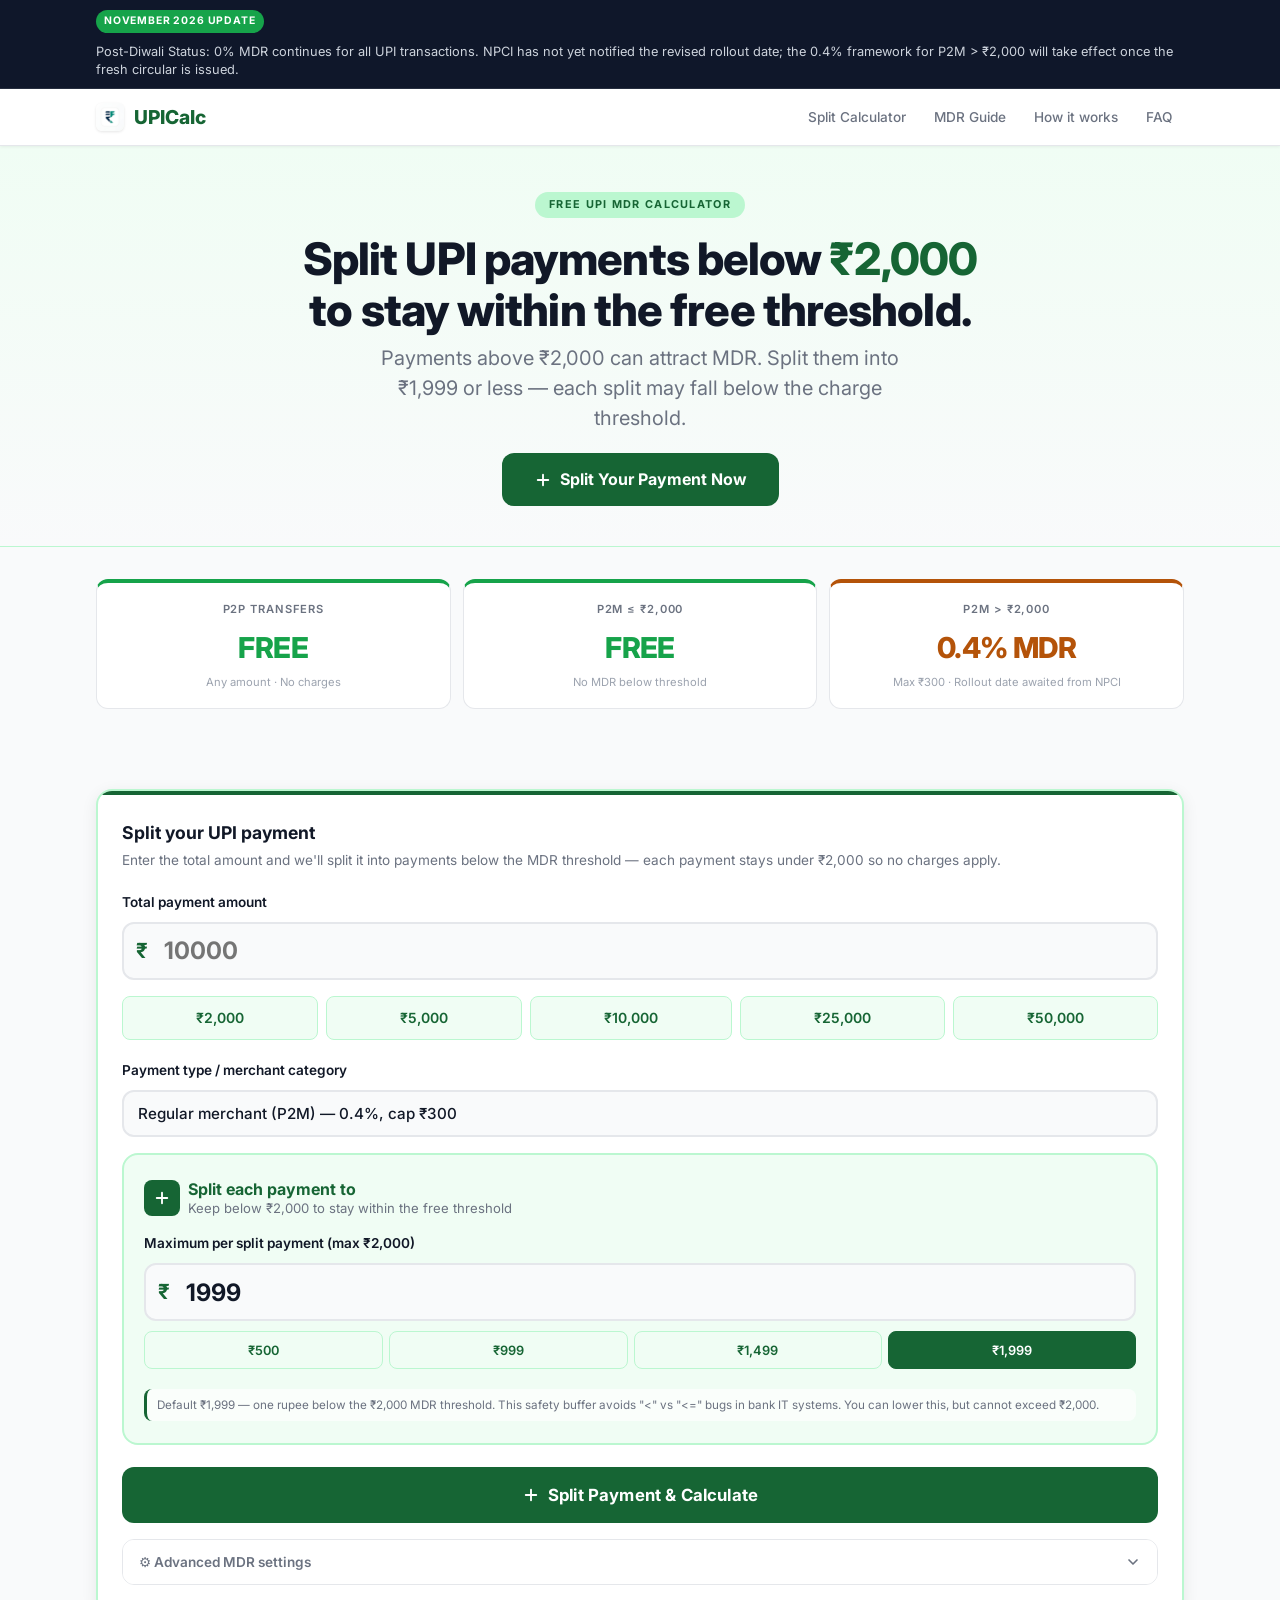
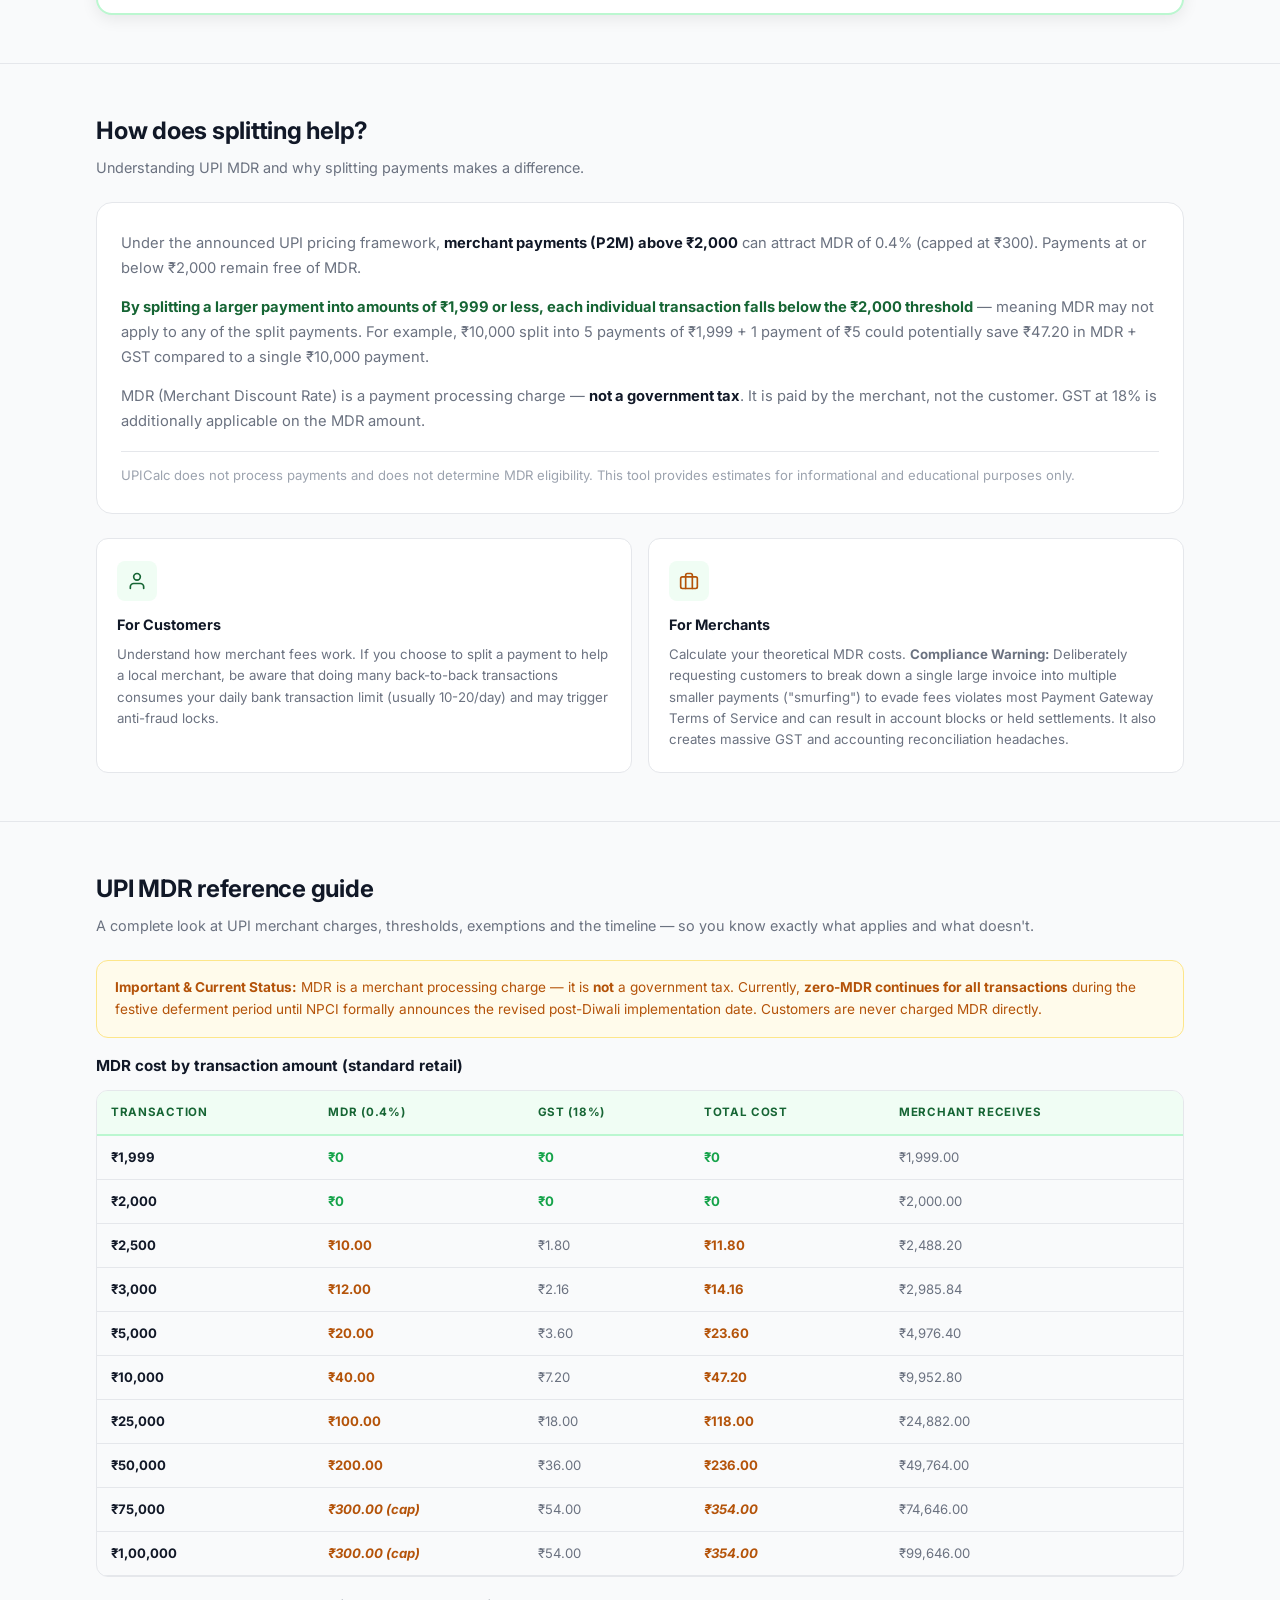
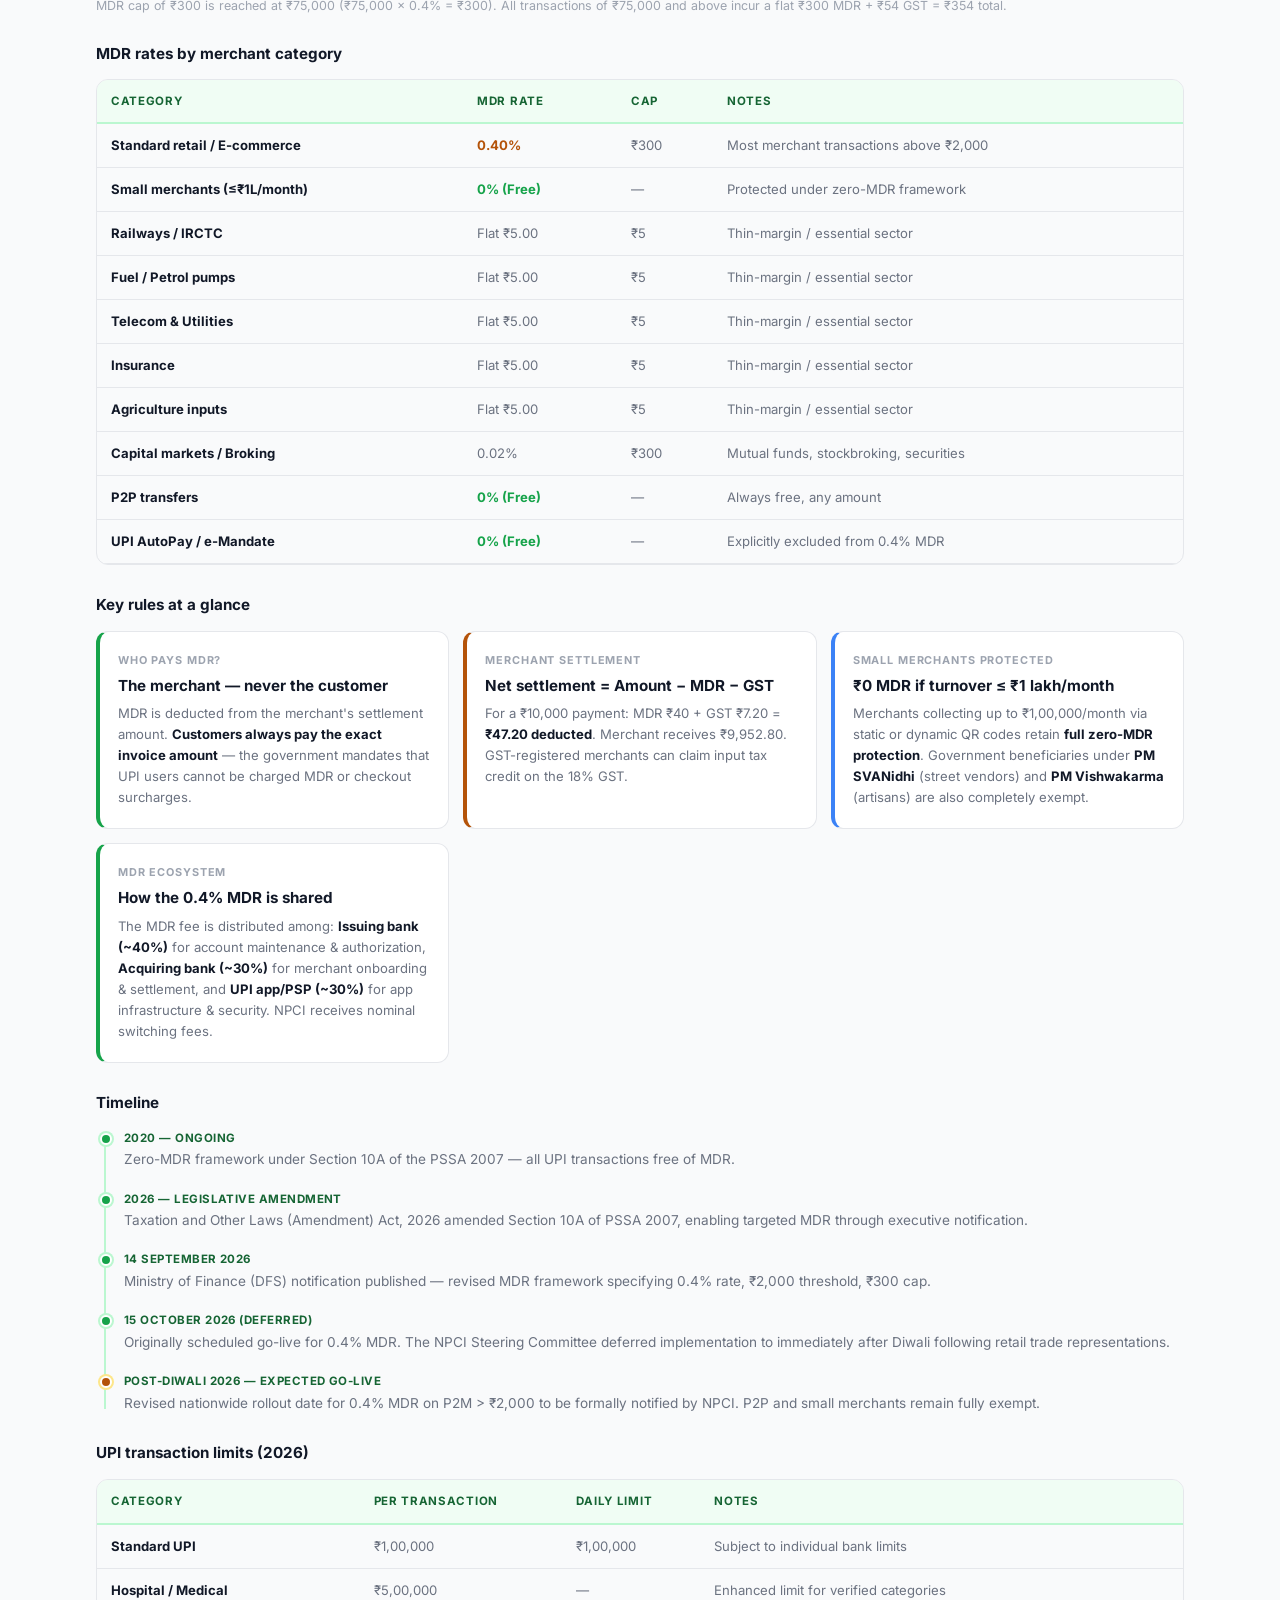
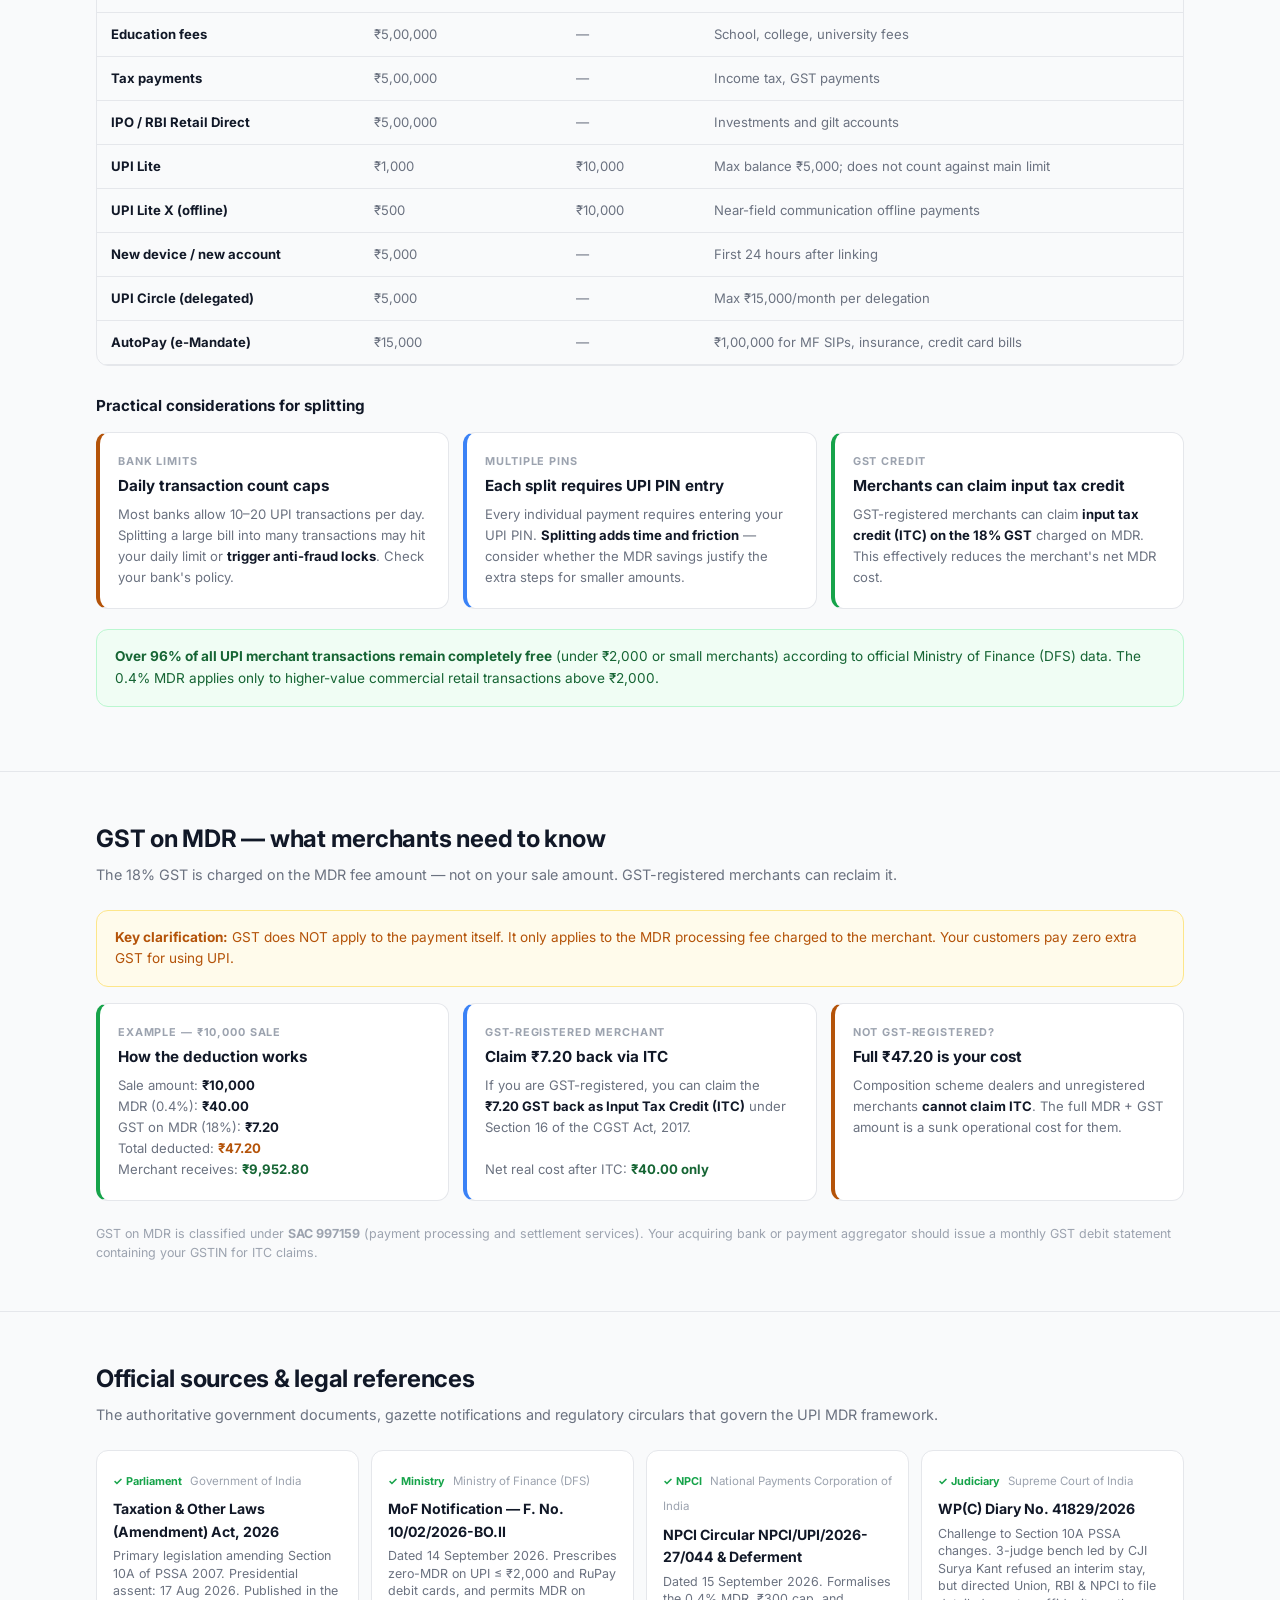
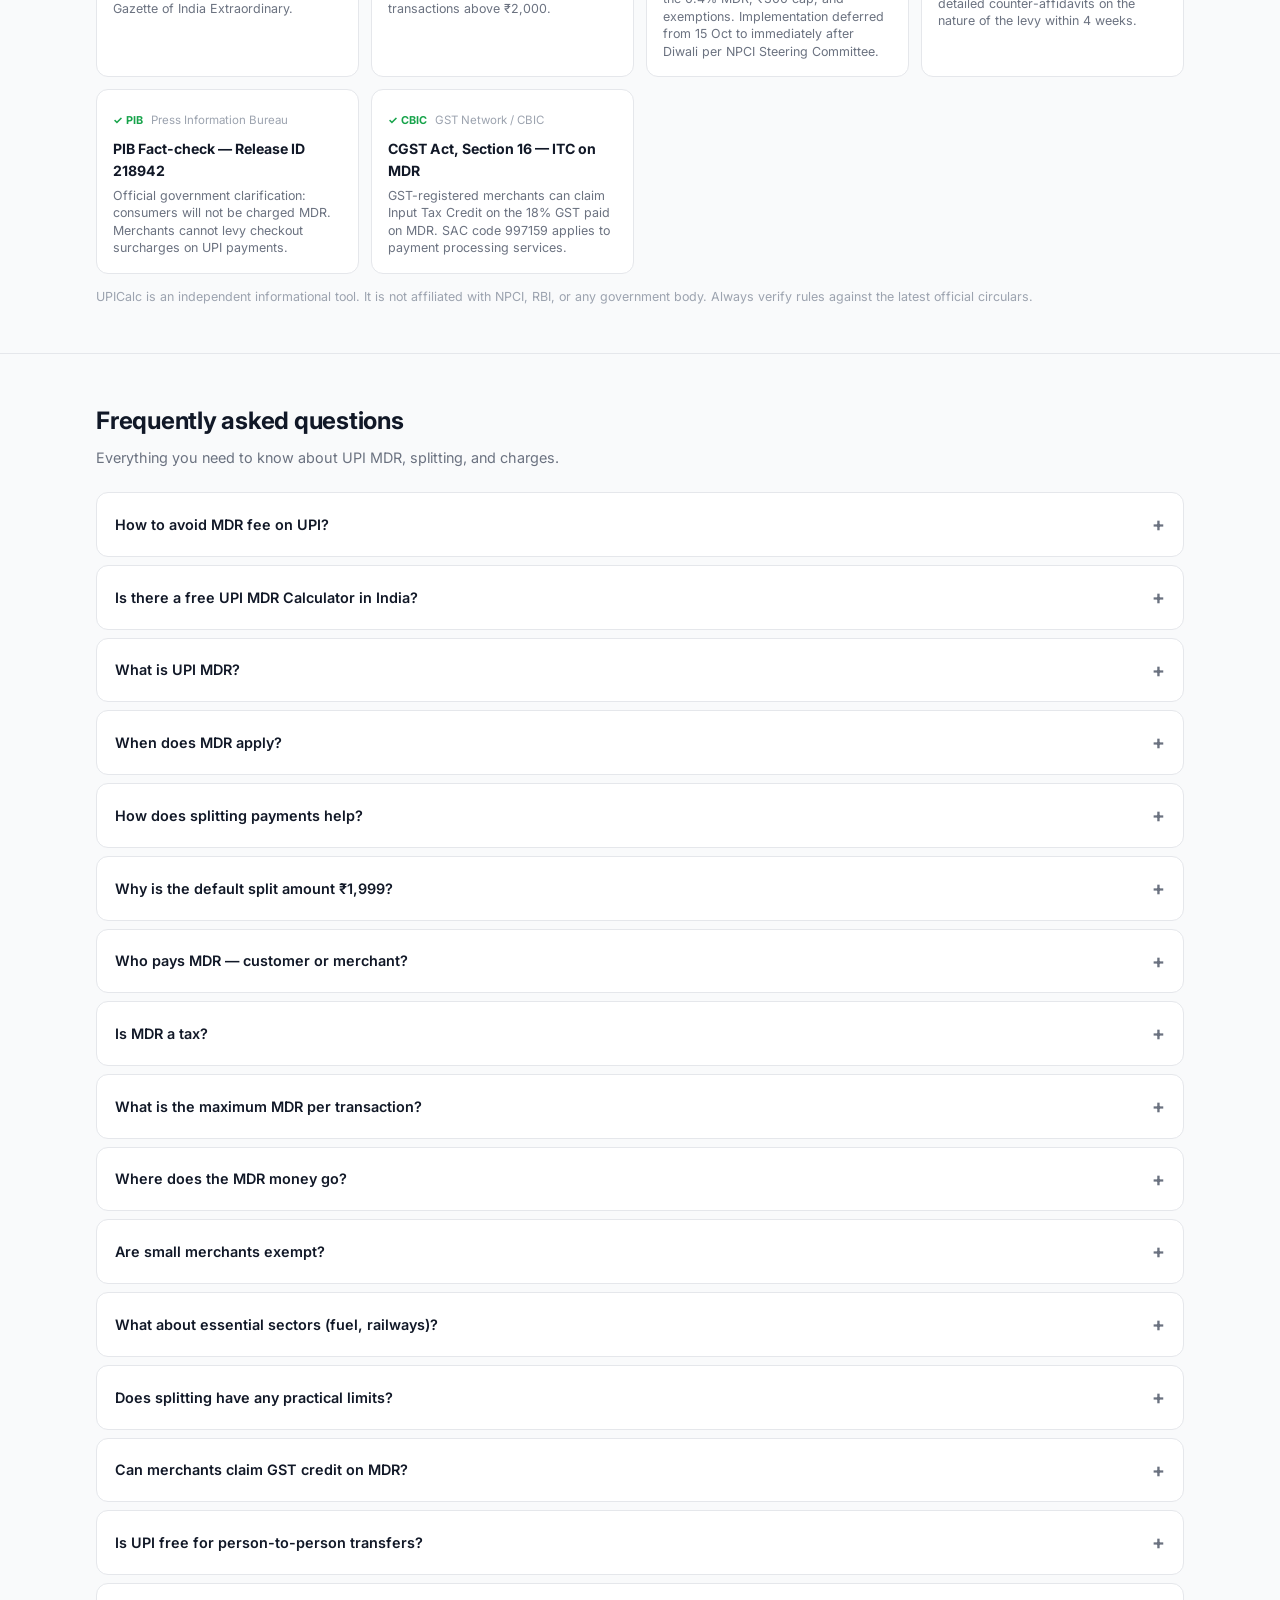
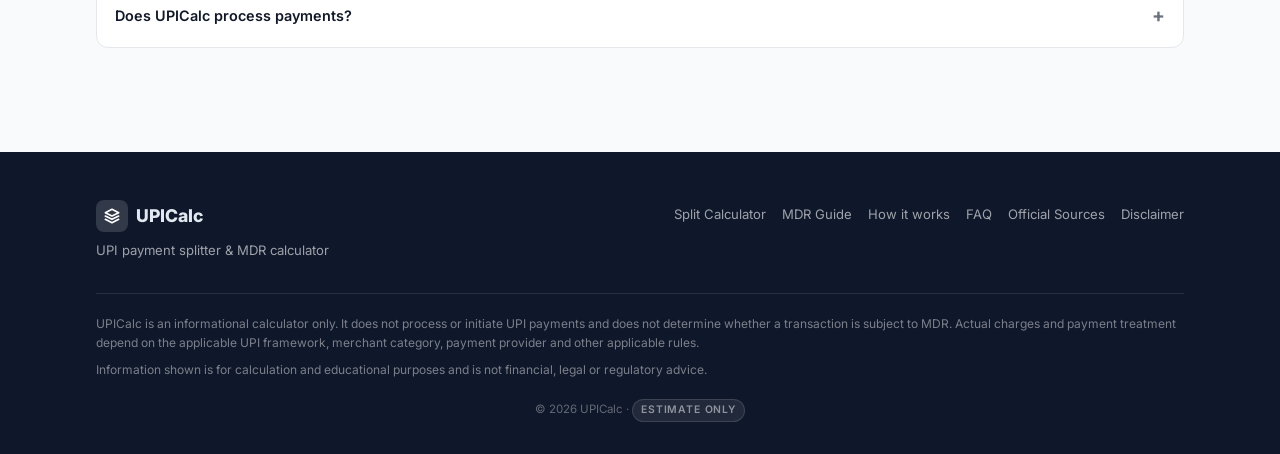
==== commit ff59a5af: "update: sync with official DFS/PIB notifications, PM SVANidhi/Vishwakarma exemptions, and post-Diwal" ====
--- a/index.html
+++ b/index.html
@@ -26,10 +26,99 @@
   <meta name="twitter:image" content="https://upicalc.in/logo.png" />
   
   <meta name="theme-color" content="#166534" />
+  <meta name="robots" content="index, follow, max-snippet:-1, max-image-preview:large, max-video-preview:-1" />
+
+  <!-- Favicons and App Icons for Google Search & Browsers -->
+  <link rel="icon" href="/favicon.ico" sizes="48x48" />
+  <link rel="icon" type="image/png" sizes="48x48" href="/favicon-48x48.png" />
+  <link rel="icon" type="image/png" sizes="96x96" href="/favicon-96x96.png" />
+  <link rel="icon" type="image/png" sizes="192x192" href="/favicon-192x192.png" />
+  <link rel="apple-touch-icon" sizes="180x180" href="/apple-touch-icon.png" />
+  <link rel="manifest" href="/site.webmanifest" />
+
+  <!-- Structured Data: WebApplication & FAQPage Schema -->
+  <script type="application/ld+json">
+  {
+    "@context": "https://schema.org",
+    "@graph": [
+      {
+        "@type": "WebApplication",
+        "@id": "https://upicalc.in/#app",
+        "name": "UPICalc",
+        "url": "https://upicalc.in/",
+        "applicationCategory": "FinanceApplication",
+        "operatingSystem": "All",
+        "description": "Free Indian UPI MDR & Payment Split Calculator to stay below ₹2,000 threshold and estimate merchant processing fees.",
+        "offers": {
+          "@type": "Offer",
+          "price": "0",
+          "priceCurrency": "INR"
+        },
+        "author": {
+          "@type": "Organization",
+          "name": "UPICalc",
+          "url": "https://upicalc.in/",
+          "logo": {
+            "@type": "ImageObject",
+            "url": "https://upicalc.in/favicon-512x512.png",
+            "width": 512,
+            "height": 512
+          }
+        }
+      },
+      {
+        "@type": "FAQPage",
+        "@id": "https://upicalc.in/#faq",
+        "mainEntity": [
+          {
+            "@type": "Question",
+            "name": "How to avoid MDR fee on UPI?",
+            "acceptedAnswer": {
+              "@type": "Answer",
+              "text": "The easiest way to avoid the MDR fee on UPI is to ensure the transaction amount is exactly ₹2,000 or less. If you have a large bill, you can split the payment into multiple chunks below the ₹2,000 threshold so each transaction stays within the zero-MDR rule."
+            }
+          },
+          {
+            "@type": "Question",
+            "name": "Is there a free UPI MDR Calculator in India?",
+            "acceptedAnswer": {
+              "@type": "Answer",
+              "text": "Yes, UPICalc is a completely free MDR calculator for Indian merchants and customers, calculating 0.4% fees, the ₹300 maximum cap, and 18% GST."
+            }
+          },
+          {
+            "@type": "Question",
+            "name": "What is UPI MDR?",
+            "acceptedAnswer": {
+              "@type": "Answer",
+              "text": "MDR (Merchant Discount Rate) is the commercial processing fee charged to merchants by payment aggregators and banks for UPI transactions. It is not a government tax."
+            }
+          },
+          {
+            "@type": "Question",
+            "name": "When does MDR apply?",
+            "acceptedAnswer": {
+              "@type": "Answer",
+              "text": "The 0.4% MDR applies to P2M transactions above ₹2,000. Transactions of ₹2,000 or below and all P2P transfers are permanently free."
+            }
+          },
+          {
+            "@type": "Question",
+            "name": "Who pays MDR — customer or merchant?",
+            "acceptedAnswer": {
+              "@type": "Answer",
+              "text": "The merchant always pays MDR through settlement deductions. Customers pay only the invoice amount without any extra surcharges."
+            }
+          }
+        ]
+      }
+    ]
+  }
+  </script>
+
   <link rel="preconnect" href="https://fonts.googleapis.com" />
   <link rel="preconnect" href="https://fonts.gstatic.com" crossorigin />
   <link href="https://fonts.googleapis.com/css2?family=Inter:wght@400;500;600;700;800&display=swap" rel="stylesheet" />
-  <link rel="icon" type="image/png" href="logo.png" />
 
   <style>
     :root {
@@ -218,10 +307,28 @@
     .settings-note{font-size:.73rem;color:var(--text-light);margin-top:12px;line-height:1.4}
 
     /* ─── RESULTS ────────────────────────────────────────────────── */
-    #results-area{display:none;margin-top:28px}
+    #results-area{display:none;margin-top:28px;scroll-margin-top:24px}
     #results-area.visible{display:block}
-    @keyframes fadeIn{from{opacity:0;transform:translateY(12px)}to{opacity:1;transform:translateY(0)}}
-    .animate-in{animation:fadeIn .25s ease}
+    @keyframes cardFadeIn{
+      0%{opacity:0;transform:translateY(18px) scale(0.98)}
+      100%{opacity:1;transform:translateY(0) scale(1)}
+    }
+    @keyframes costNumberPop{
+      0%{transform:scale(0.9);opacity:0.6}
+      60%{transform:scale(1.05)}
+      100%{transform:scale(1);opacity:1}
+    }
+    @keyframes splitItemCascade{
+      0%{opacity:0;transform:translateY(10px)}
+      100%{opacity:1;transform:translateY(0)}
+    }
+    .animate-in{animation:cardFadeIn .35s cubic-bezier(0.16,1,0.3,1)}
+    .animate-in .scenario-card, .animate-in .below-threshold-card, .animate-in .split-stat{
+      animation:cardFadeIn .38s cubic-bezier(0.16,1,0.3,1) both
+    }
+    .animate-in .scenario-cost, .animate-in .savings-amount{
+      animation:costNumberPop .42s cubic-bezier(0.16,1,0.3,1) both
+    }
 
     /* Comparison cards */
     .compare-hero{display:grid;grid-template-columns:1fr 1fr;gap:14px;margin-bottom:20px}
@@ -258,7 +365,7 @@
     .split-stat-value{font-size:clamp(1.1rem,4vw,1.4rem);font-weight:800;color:var(--green-deep);letter-spacing:-.02em}
     .split-stat-label{font-size:.7rem;color:var(--text-muted);font-weight:500;margin-top:2px}
     .split-list{border:1px solid var(--border);border-radius:var(--r-md);overflow:hidden;margin-bottom:16px}
-    .split-item{display:flex;align-items:center;justify-content:space-between;padding:14px 16px;font-size:.9rem;border-bottom:1px solid var(--border);gap:8px}
+    .split-item{display:flex;align-items:center;justify-content:space-between;padding:14px 16px;font-size:.9rem;border-bottom:1px solid var(--border);gap:8px;animation:splitItemCascade .26s ease backwards}
     .split-item:last-child{border-bottom:none}
     .split-item:nth-child(even){background:var(--bg)}
     .split-item:nth-child(odd){background:var(--surface)}
@@ -337,8 +444,8 @@
   <!-- ─── ANNOUNCEMENT BAR ────────────────────────────────────────── -->
   <div class="announce-bar" role="banner">
     <div class="container announce-inner">
-      <span class="announce-badge">Current Status</span>
-      <span class="announce-text">Interim Period: 0% MDR continues for all UPI transactions. NPCI has deferred the rollout until post-Diwali; the 0.4% framework on P2M &gt; ₹2,000 remains scheduled with revised dates to follow.</span>
+      <span class="announce-badge">November 2026 Update</span>
+      <span class="announce-text">Post-Diwali Status: 0% MDR continues for all UPI transactions. NPCI has not yet notified the revised rollout date; the 0.4% framework for P2M &gt; ₹2,000 will take effect once the fresh circular is issued.</span>
     </div>
   </div>
 
@@ -397,7 +504,7 @@
           <div class="status-card warn">
             <div class="status-card-label">P2M > ₹2,000</div>
             <div class="status-card-value charge">0.4% MDR</div>
-            <div class="status-card-note">Max ₹300 · Deferred to post-Diwali</div>
+            <div class="status-card-note">Max ₹300 · Rollout date awaited from NPCI</div>
           </div>
         </div>
       </div>
@@ -691,7 +798,7 @@
           <div class="rule-card info">
             <div class="rule-card-label">Small merchants protected</div>
             <div class="rule-card-title">₹0 MDR if turnover ≤ ₹1 lakh/month</div>
-            <div class="rule-card-body">Merchants collecting up to ₹1,00,000/month via static or dynamic QR codes retain <strong>full zero-MDR protection</strong>. Eligibility is determined by the acquiring bank, not by transaction size.</div>
+            <div class="rule-card-body">Merchants collecting up to ₹1,00,000/month via static or dynamic QR codes retain <strong>full zero-MDR protection</strong>. Government beneficiaries under <strong>PM SVANidhi</strong> (street vendors) and <strong>PM Vishwakarma</strong> (artisans) are also completely exempt.</div>
           </div>
           <div class="rule-card">
             <div class="rule-card-label">MDR ecosystem</div>
@@ -778,7 +885,7 @@
         </div>
 
         <div class="info-box success">
-          <strong>Over 95% of UPI merchant transactions are below ₹2,000</strong> or processed by small merchants — meaning they incur ₹0 MDR under the current framework. The splitting strategy is most relevant for larger purchases at qualifying merchants.
+          <strong>Over 96% of all UPI merchant transactions remain completely free</strong> (under ₹2,000 or small merchants) according to official Ministry of Finance (DFS) data. The 0.4% MDR applies only to higher-value commercial retail transactions above ₹2,000.
         </div>
       </div>
     </section>
@@ -899,7 +1006,7 @@
 
         <details class="faq-item"><summary>What about essential sectors (fuel, railways)?</summary><div class="faq-body">Thin-margin and essential sectors — including Railways/IRCTC, fuel pumps, telecom, utilities, insurance, and agriculture — follow a separate <strong>flat ₹5 MDR</strong> per transaction above ₹2,000, instead of the standard 0.4% rate.</div></details>
 
-        <details class="faq-item"><summary>Does splitting have any practical limits?</summary><div class="faq-body">Yes. Most banks allow 20–50 UPI transactions per day. Very large amounts split into many payments may hit daily limits or trigger anti-fraud locks. Each split also requires entering your UPI PIN. Consider whether the MDR savings justify the extra steps.</div></details>
+        <details class="faq-item"><summary>Does splitting have any practical limits?</summary><div class="faq-body">Yes. Most banks allow 10–20 UPI transactions per day. Very large amounts split into many payments may hit daily bank limits or trigger anti-fraud locks. Each split also requires entering your UPI PIN. Consider whether the MDR savings justify the extra steps.</div></details>
 
         <details class="faq-item"><summary>Can merchants claim GST credit on MDR?</summary><div class="faq-body">Yes. GST-registered merchants can claim <strong>input tax credit (ITC)</strong> on the 18% GST charged on MDR. This effectively reduces the merchant's net MDR cost.</div></details>
 
@@ -954,14 +1061,14 @@
     function setAmount(val){
       document.getElementById('payment-amount').value=val;clearError();
       document.querySelectorAll('.quick-select:not([aria-label*="split"]) .quick-btn').forEach(function(b){b.classList.remove('active')});
-      document.querySelectorAll('.quick-select:not([aria-label*="split"]) .quick-btn').forEach(function(b){if(b.textContent.replace(/[₹,\s]/g,'')===''+val)b.classList.add('active')});
+      document.querySelectorAll('.quick-select:not([aria-label*="split"]) .quick-btn').forEach(function(b){if(b.textContent.replace(/[^0-9]/g,'')===''+val)b.classList.add('active')});
       calculate();
     }
     function setSplitAmount(val){
-      if(val>1999)val=1999;
+      if(val>2000)val=2000;
       document.getElementById('max-payment').value=val;clearSplitError();
       document.querySelectorAll('[aria-label*="split"] .quick-btn').forEach(function(b){b.classList.remove('active')});
-      document.querySelectorAll('[aria-label*="split"] .quick-btn').forEach(function(b){if(b.textContent.replace(/[₹,\s]/g,'')===''+val)b.classList.add('active')});
+      document.querySelectorAll('[aria-label*="split"] .quick-btn').forEach(function(b){if(b.textContent.replace(/[^0-9]/g,'')===''+val)b.classList.add('active')});
       if(document.getElementById('payment-amount').value.trim())calculate();
     }
 
@@ -978,7 +1085,7 @@
       special: { label: 'Special sector (Fuel/Rail/Telecom)', mode: 'flat', flatFee: 5, threshold: 2000,
                  notice: '⚠ Special sector flat ₹5 MDR applies to fuel pumps, IRCTC/Railways, telecom, utility bills, insurance and agricultural inputs for transactions above ₹2,000. Verify with your acquiring bank or NPCI circular.' },
       small:   { label: 'Small merchant (≤ ₹1L/month)', mode: 'free', threshold: 2000,
-                 notice: '✓ Small merchants collecting ≤ ₹1 lakh/month via UPI QR codes are exempt from MDR under the zero-MDR protection framework.' },
+                 notice: '✓ Small merchants collecting ≤ ₹1 lakh/month via UPI QR codes (including PM SVANidhi and PM Vishwakarma beneficiaries) are 100% exempt from MDR.' },
       p2p:     { label: 'P2P transfer', mode: 'free', threshold: 999999,
                  notice: '✓ Person-to-person (P2P) transfers are always free regardless of amount — no MDR at any value.' }
     };
@@ -1062,22 +1169,18 @@
       lastAmount=amount;lastMDR=single.mdr;lastGST=single.gst;lastTotal=single.total;
       lastSplit=payments;lastMaxPay=maxPay;lastSplitMDR=totalSplitMDR;
 
-      document.getElementById('results-area').classList.add('visible');
-      document.getElementById('results-area').classList.add('animate-in');
+      var resArea=document.getElementById('results-area');
+      resArea.classList.remove('animate-in');
+      void resArea.offsetWidth;
+      resArea.classList.add('visible','animate-in');
 
       var belowEl=document.getElementById('below-threshold');
       var compareEl=document.getElementById('comparison-section');
       var splitEl=document.getElementById('split-breakdown');
 
-      var effectiveThreshold = cfg.mode==='free' ? 999999 : cfg.threshold;
-      if(amount<=effectiveThreshold){
-        belowEl.style.display='block';compareEl.style.display='none';
-        document.getElementById('bt-amount').textContent=fmtINRWhole(amount);
-        var freeReason = cfg.mode==='free' ? '✓ '+cfg.label+' — no MDR applies to this payment type!' : '✓ This amount is already at or below the ₹2,000 threshold — no MDR applies, no split needed!';
-        document.getElementById('bt-note').textContent=freeReason;
-        splitEl.style.display='none';
-      }else{
-        belowEl.style.display='none';compareEl.style.display='block';splitEl.style.display='block';
+      if(single.total > 0){
+        belowEl.style.display='none';
+        compareEl.style.display='block';
         document.getElementById('single-cost').textContent=fmtINR(single.total);
         document.getElementById('single-amount').textContent=fmtINRWhole(amount);
         document.getElementById('single-mdr').textContent=fmtINR(single.mdr);
@@ -1087,10 +1190,41 @@
         document.getElementById('split-count-val').textContent=payments.length;
         document.getElementById('split-each-mdr').textContent=totalSplitMDR===0?'₹0 (below threshold)':fmtINR(totalSplitMDR);
         var diff=round2(single.total-totalSplitMDR);
-        if(diff>0){document.getElementById('savings-callout').style.display='block';document.getElementById('savings-amount').textContent=fmtINR(diff);document.getElementById('savings-sub').textContent='Each of the '+payments.length+' payments stays below ₹2,000 — within the free threshold'}else{document.getElementById('savings-callout').style.display='none'}
+        if(diff>0){
+          document.getElementById('savings-callout').style.display='block';
+          document.getElementById('savings-amount').textContent=fmtINR(diff);
+          document.getElementById('savings-sub').textContent='Each of the '+payments.length+' payments stays below ₹2,000 — within the free threshold';
+        } else {
+          document.getElementById('savings-callout').style.display='none';
+        }
+      } else {
+        compareEl.style.display='none';
+        belowEl.style.display='block';
+        document.getElementById('bt-amount').textContent=fmtINRWhole(amount);
+        var freeReason = '';
+        if (cfg.mode === 'free') {
+          freeReason = '✓ ' + cfg.label + ' — 100% exempt from MDR charges at any amount.';
+        } else if (payments.length > 1) {
+          freeReason = '✓ Amount ' + fmtINRWhole(amount) + ' is within the ₹2,000 zero-MDR threshold. Below is your split breakdown into ' + payments.length + ' payments.';
+        } else {
+          freeReason = '✓ Amount ' + fmtINRWhole(amount) + ' is already below your ₹' + maxPay + ' split limit and within the ₹2,000 threshold — no split needed!';
+        }
+        document.getElementById('bt-note').textContent=freeReason;
+      }
+
+      if(payments.length > 1){
+        splitEl.style.display='block';
         renderSplitList(payments,amount,maxPay);
+      } else {
+        splitEl.style.display='none';
       }
-      if(window.innerWidth<640)setTimeout(function(){document.getElementById('results-area').scrollIntoView({behavior:'smooth',block:'start'})},60);
+      setTimeout(function(){
+        var target=document.getElementById('results-area');
+        if(target){
+          var topPos=target.getBoundingClientRect().top+window.pageYOffset-20;
+          window.scrollTo({top:Math.max(0,topPos),behavior:'smooth'});
+        }
+      },80);
     }
 
     function renderSplitList(payments,amount,maxPay){
@@ -1101,6 +1235,7 @@
       payments.forEach(function(p,i){
         var isLast=i===payments.length-1&&payments.length>1&&p<maxPay;
         var d=document.createElement('div');d.className='split-item'+(isLast?' split-last':'');d.setAttribute('role','listitem');
+        d.style.animationDelay=(Math.min(i,18)*0.035)+'s';
         d.innerHTML='<span class="split-num">'+String(i+1).padStart(2,'0')+'</span><span class="split-amount">'+fmtINRWhole(p)+'</span>';
         list.appendChild(d);
       });
@@ -1114,7 +1249,7 @@
       document.getElementById('payment-amount').value='';document.getElementById('max-payment').value=1999;
       clearError();clearSplitError();hideResults();
       document.querySelectorAll('.quick-btn').forEach(function(b){b.classList.remove('active')});
-      document.querySelectorAll('[aria-label*="split"] .quick-btn').forEach(function(b){if(b.textContent.replace(/[₹,\s]/g,'')==='1999')b.classList.add('active')});
+      document.querySelectorAll('[aria-label*="split"] .quick-btn').forEach(function(b){if(b.textContent.replace(/[^0-9]/g,'')==='1999')b.classList.add('active')});
       lastAmount=null;lastMDR=0;lastGST=0;lastTotal=0;lastSplit=[];lastSplitMDR=0;
       document.getElementById('payment-amount').focus();
     }
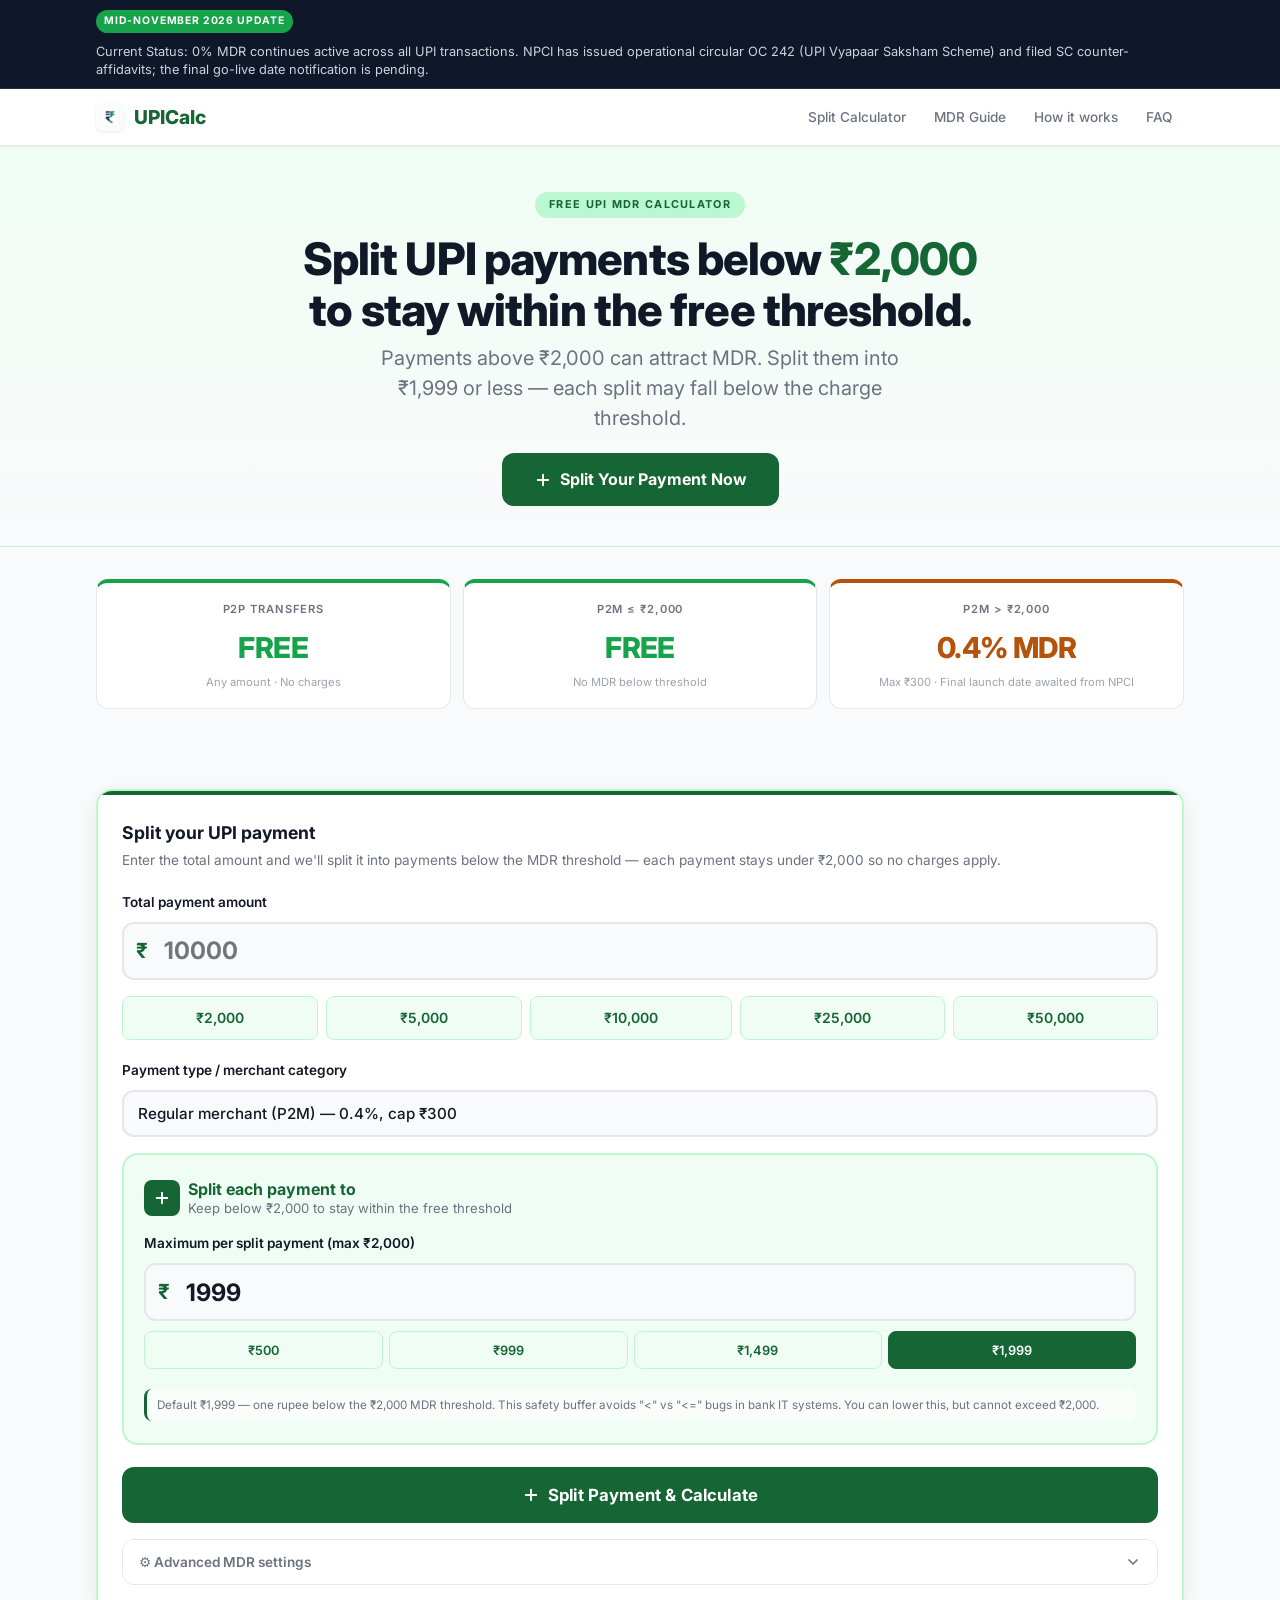
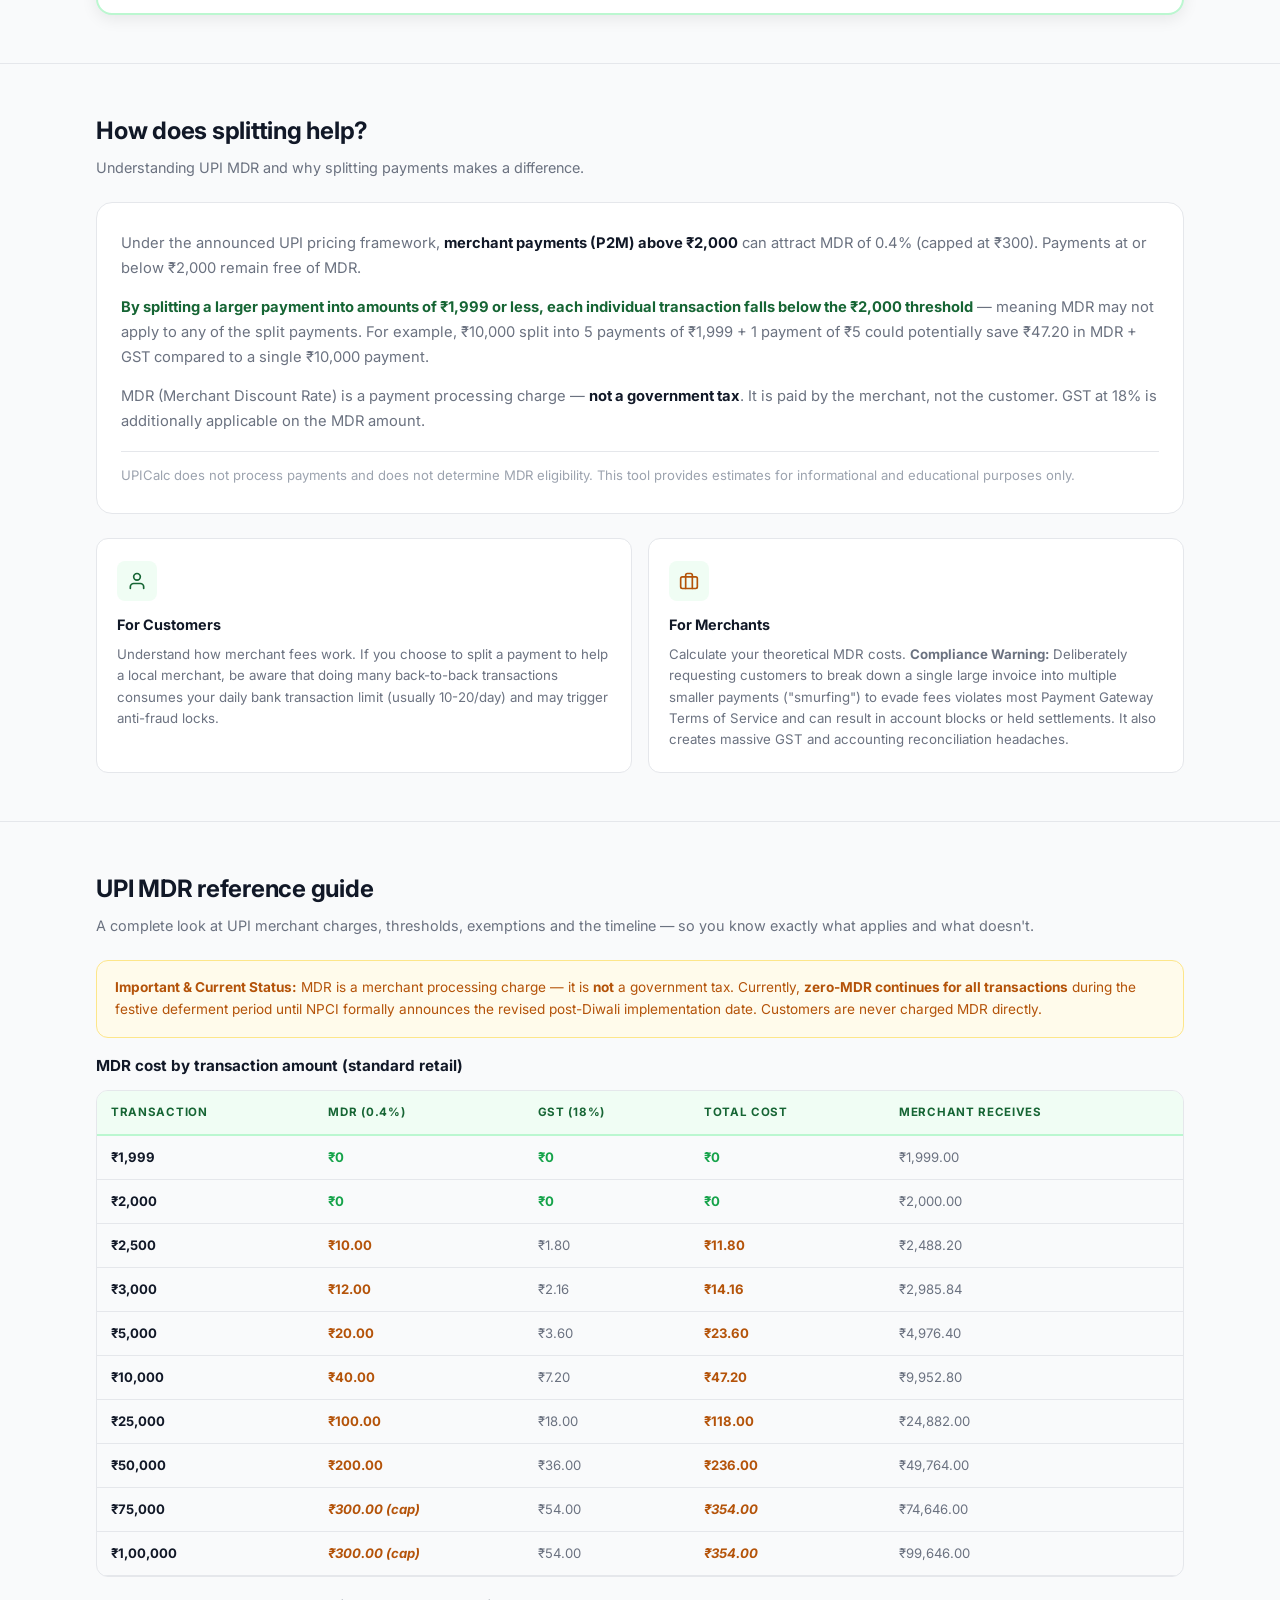
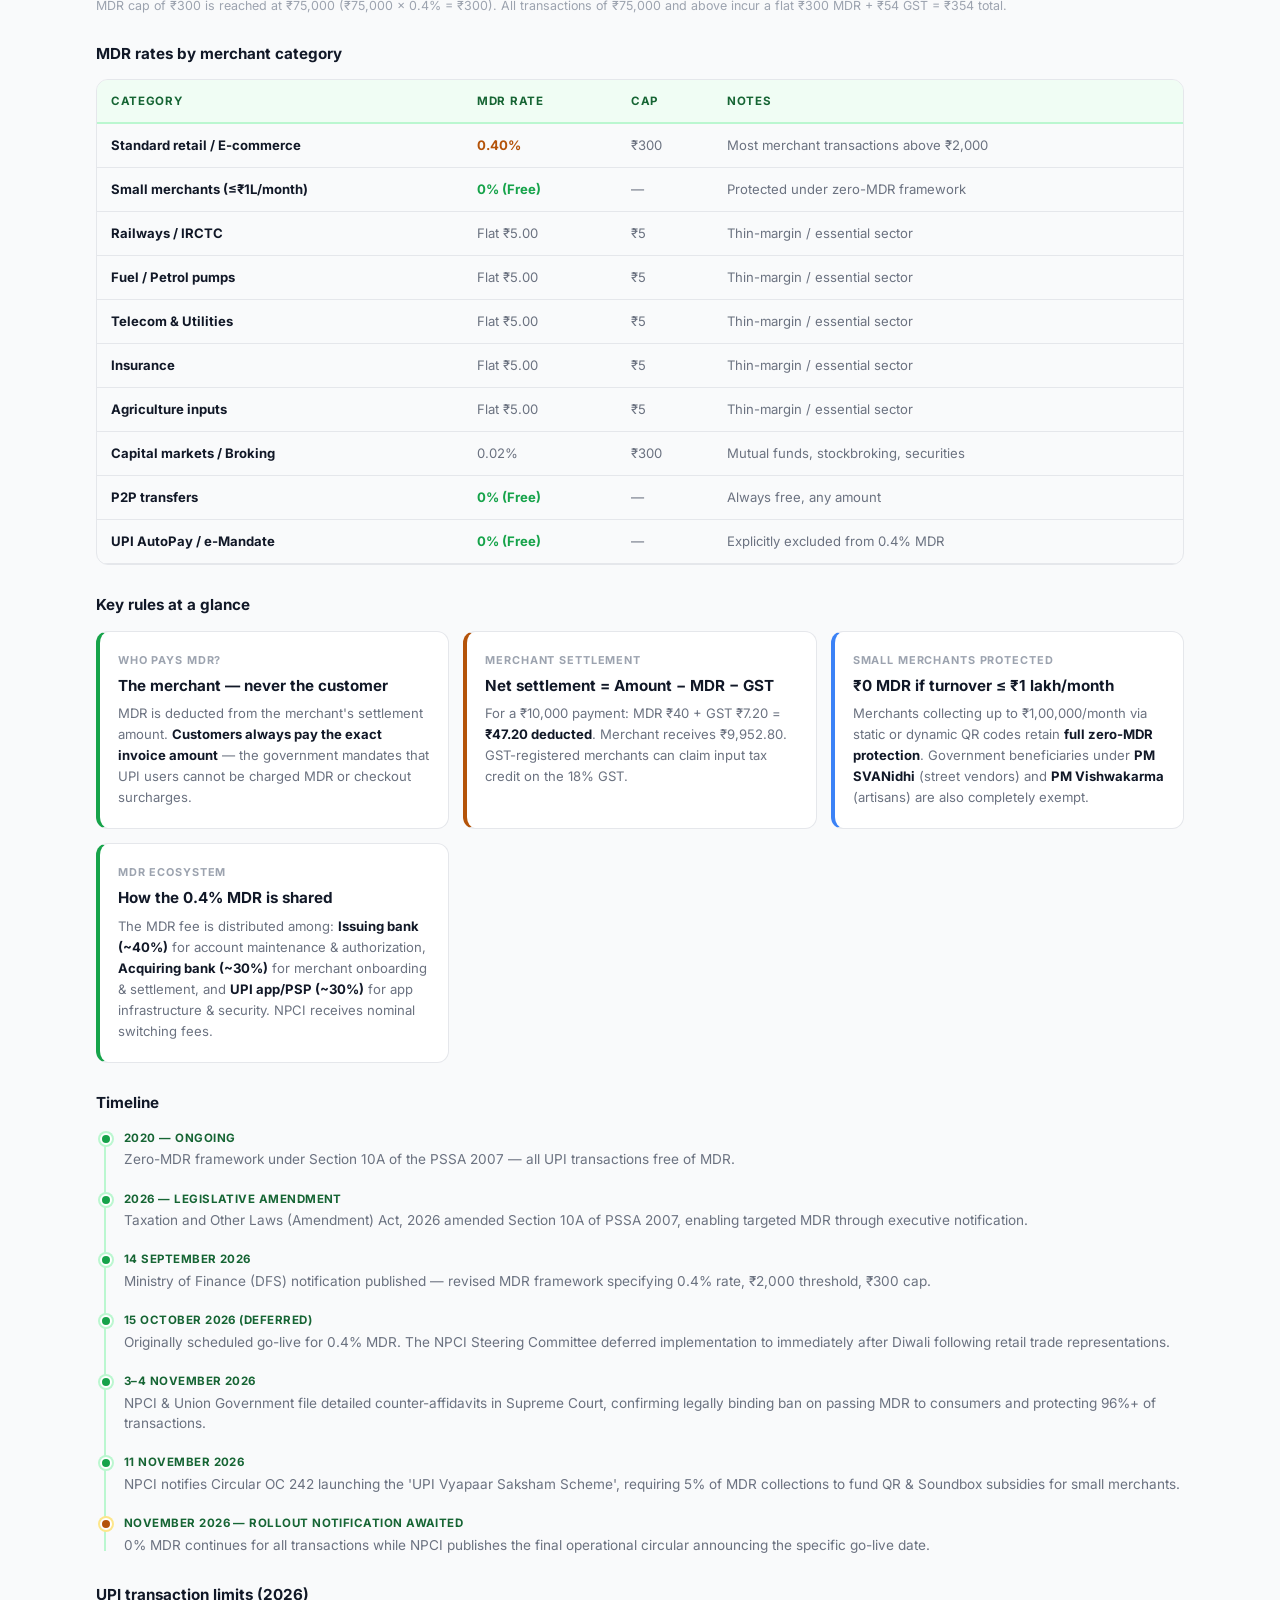
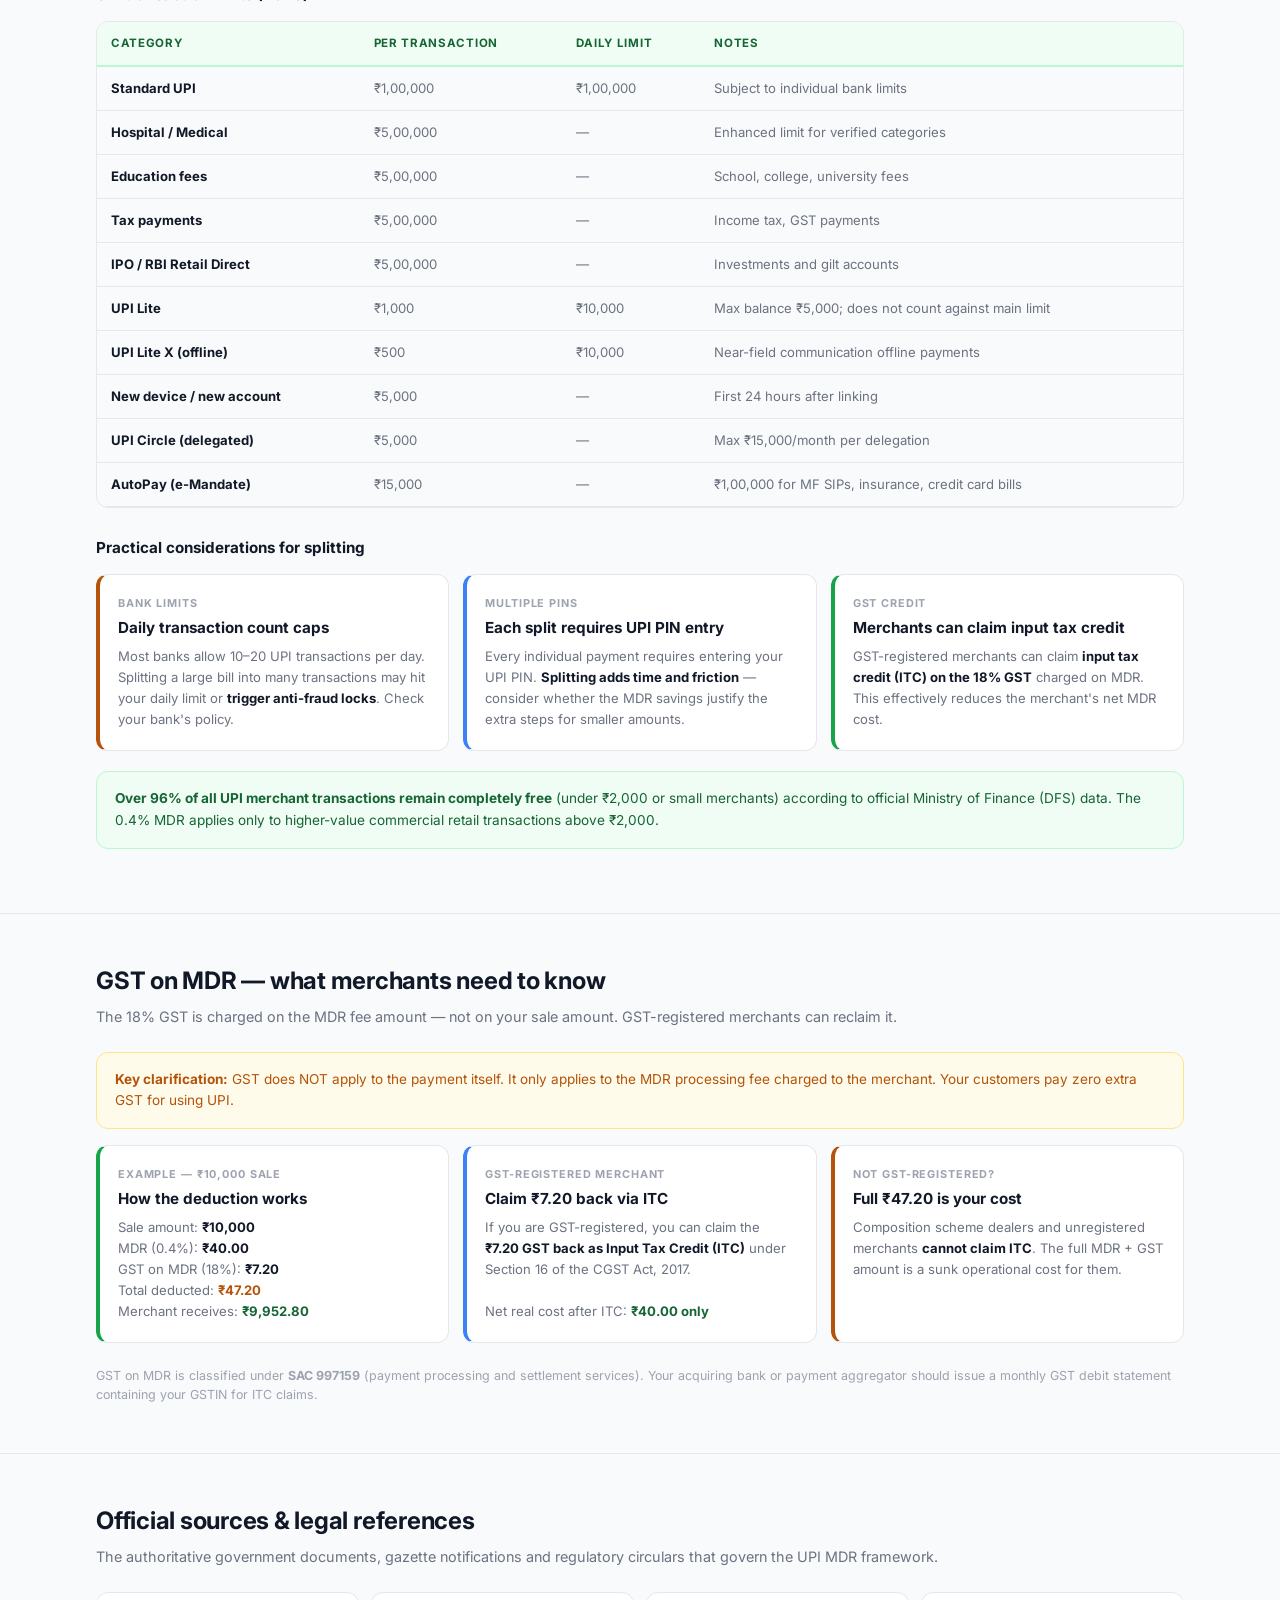
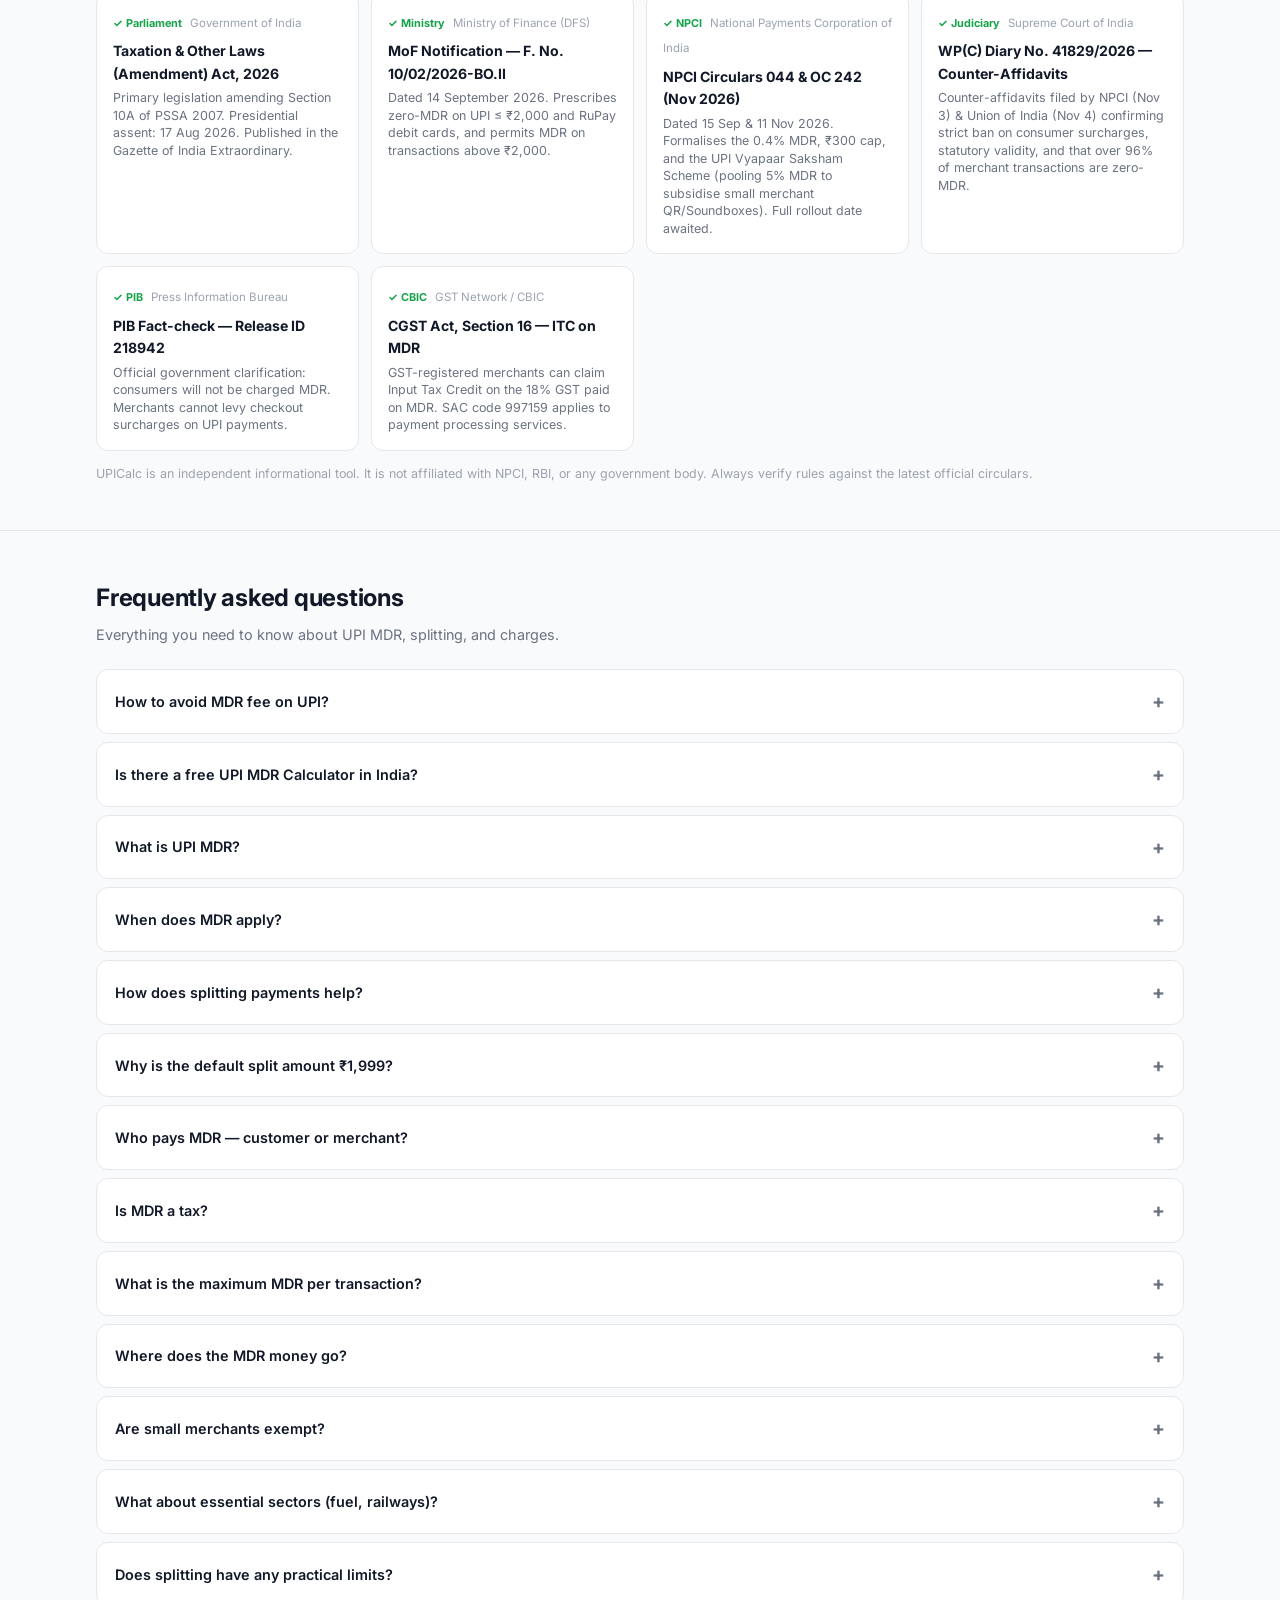
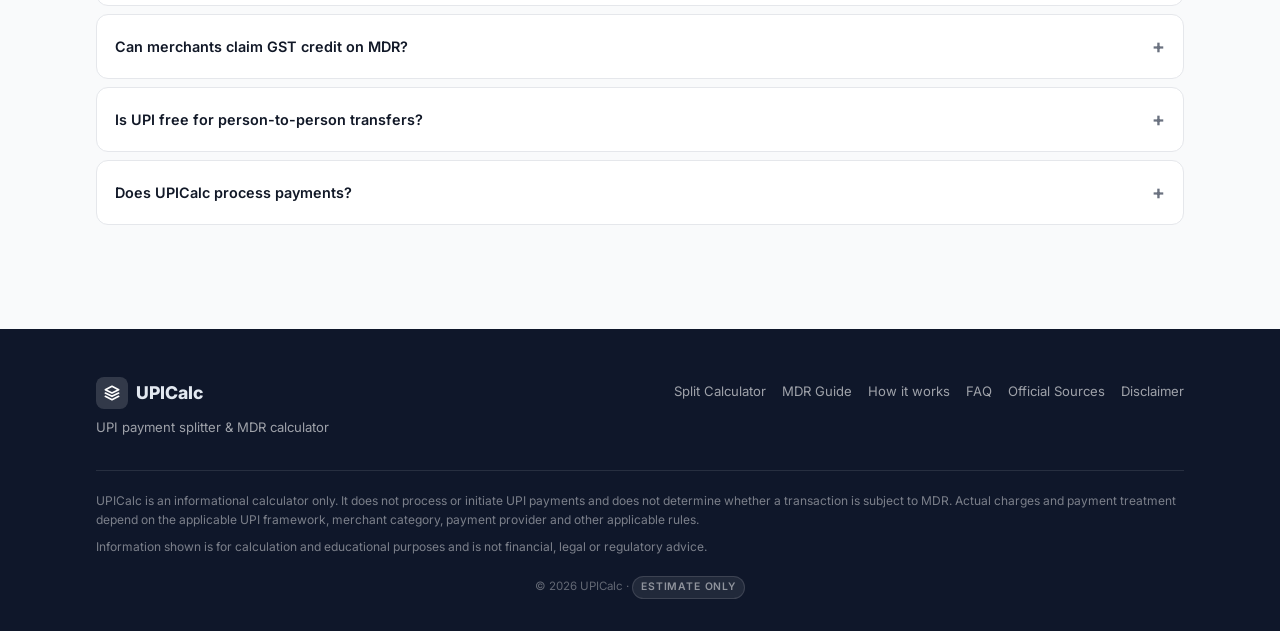
==== commit 8677e7b7: "update: sync with NPCI Circular OC 242 (UPI Vyapaar Saksham Scheme) and SC counter-affidavits" ====
--- a/index.html
+++ b/index.html
@@ -444,8 +444,8 @@
   <!-- ─── ANNOUNCEMENT BAR ────────────────────────────────────────── -->
   <div class="announce-bar" role="banner">
     <div class="container announce-inner">
-      <span class="announce-badge">November 2026 Update</span>
-      <span class="announce-text">Post-Diwali Status: 0% MDR continues for all UPI transactions. NPCI has not yet notified the revised rollout date; the 0.4% framework for P2M &gt; ₹2,000 will take effect once the fresh circular is issued.</span>
+      <span class="announce-badge">Mid-November 2026 Update</span>
+      <span class="announce-text">Current Status: 0% MDR continues active across all UPI transactions. NPCI has issued operational circular OC 242 (UPI Vyapaar Saksham Scheme) and filed SC counter-affidavits; the final go-live date notification is pending.</span>
     </div>
   </div>
 
@@ -504,7 +504,7 @@
           <div class="status-card warn">
             <div class="status-card-label">P2M > ₹2,000</div>
             <div class="status-card-value charge">0.4% MDR</div>
-            <div class="status-card-note">Max ₹300 · Rollout date awaited from NPCI</div>
+            <div class="status-card-note">Max ₹300 · Final launch date awaited from NPCI</div>
           </div>
         </div>
       </div>
@@ -830,10 +830,20 @@
             <div class="timeline-date">15 October 2026 (Deferred)</div>
             <div class="timeline-text">Originally scheduled go-live for 0.4% MDR. The NPCI Steering Committee deferred implementation to immediately after Diwali following retail trade representations.</div>
           </div>
+          <div class="timeline-item">
+            <span class="timeline-dot"></span>
+            <div class="timeline-date">3–4 November 2026</div>
+            <div class="timeline-text">NPCI &amp; Union Government file detailed counter-affidavits in Supreme Court, confirming legally binding ban on passing MDR to consumers and protecting 96%+ of transactions.</div>
+          </div>
+          <div class="timeline-item">
+            <span class="timeline-dot"></span>
+            <div class="timeline-date">11 November 2026</div>
+            <div class="timeline-text">NPCI notifies Circular OC 242 launching the 'UPI Vyapaar Saksham Scheme', requiring 5% of MDR collections to fund QR &amp; Soundbox subsidies for small merchants.</div>
+          </div>
           <div class="timeline-item active">
             <span class="timeline-dot"></span>
-            <div class="timeline-date">Post-Diwali 2026 — Expected Go-live</div>
-            <div class="timeline-text">Revised nationwide rollout date for 0.4% MDR on P2M > ₹2,000 to be formally notified by NPCI. P2P and small merchants remain fully exempt.</div>
+            <div class="timeline-date">November 2026 — Rollout Notification Awaited</div>
+            <div class="timeline-text">0% MDR continues for all transactions while NPCI publishes the final operational circular announcing the specific go-live date.</div>
           </div>
         </div>
 
@@ -953,13 +963,13 @@
           </a>
           <a href="https://www.npci.org.in/circulars/upi" target="_blank" rel="noreferrer noopener" class="source-card">
             <span class="source-badge">✓ NPCI</span><span class="source-org">National Payments Corporation of India</span>
-            <div class="source-title">NPCI Circular NPCI/UPI/2026-27/044 &amp; Deferment</div>
-            <p class="source-desc">Dated 15 September 2026. Formalises the 0.4% MDR, ₹300 cap, and exemptions. Implementation deferred from 15 Oct to immediately after Diwali per NPCI Steering Committee.</p>
+            <div class="source-title">NPCI Circulars 044 &amp; OC 242 (Nov 2026)</div>
+            <p class="source-desc">Dated 15 Sep &amp; 11 Nov 2026. Formalises the 0.4% MDR, ₹300 cap, and the UPI Vyapaar Saksham Scheme (pooling 5% MDR to subsidise small merchant QR/Soundboxes). Full rollout date awaited.</p>
           </a>
           <a href="https://www.sci.gov.in/" target="_blank" rel="noreferrer noopener" class="source-card">
             <span class="source-badge">✓ Judiciary</span><span class="source-org">Supreme Court of India</span>
-            <div class="source-title">WP(C) Diary No. 41829/2026</div>
-            <p class="source-desc">Challenge to Section 10A PSSA changes. 3-judge bench led by CJI Surya Kant refused an interim stay, but directed Union, RBI &amp; NPCI to file detailed counter-affidavits on the nature of the levy within 4 weeks.</p>
+            <div class="source-title">WP(C) Diary No. 41829/2026 — Counter-Affidavits</div>
+            <p class="source-desc">Counter-affidavits filed by NPCI (Nov 3) &amp; Union of India (Nov 4) confirming strict ban on consumer surcharges, statutory validity, and that over 96% of merchant transactions are zero-MDR.</p>
           </a>
           <a href="https://pib.gov.in/" target="_blank" rel="noreferrer noopener" class="source-card">
             <span class="source-badge">✓ PIB</span><span class="source-org">Press Information Bureau</span>
@@ -988,7 +998,7 @@
 
         <details class="faq-item"><summary>What is UPI MDR?</summary><div class="faq-body">MDR (Merchant Discount Rate) is the commercial processing fee charged by acquiring banks and payment aggregators to merchants for processing UPI payments. Under the announced framework, it's 0.4% of the transaction amount, capped at ₹300 per transaction. It is a payment ecosystem charge — <strong>not a government tax</strong>.</div></details>
 
-        <details class="faq-item"><summary>When does MDR apply?</summary><div class="faq-body">The 0.4% MDR framework on specified person-to-merchant (P2M) UPI transactions <strong>above ₹2,000</strong> was originally set for 15 October 2026. However, the NPCI Steering Committee has <strong>deferred the rollout until immediately after Diwali</strong> to support businesses during the festive shopping season. Transactions of ₹2,000 or below and P2P transfers remain permanently free.</div></details>
+        <details class="faq-item"><summary>When does MDR apply?</summary><div class="faq-body">The 0.4% MDR framework on specified person-to-merchant (P2M) UPI transactions <strong>above ₹2,000</strong> was originally slated for 15 October 2026 and subsequently deferred for the festive season. In November 2026, NPCI issued preparatory scheme circulars (OC 242) and filed Supreme Court affidavits; the final go-live date will take effect upon publication of NPCI's operational notification. Transactions of ₹2,000 or below and P2P transfers remain permanently free.</div></details>
 
         <details class="faq-item"><summary>How does splitting payments help?</summary><div class="faq-body">MDR is assessed <strong>per single transaction</strong>. By splitting a ₹10,000 bill into 5 payments of ₹1,999 + 1 payment of ₹5, each individual transaction stays below the ₹2,000 threshold — meaning ₹0 MDR per payment. This could save ₹47.20 compared to a single ₹10,000 transaction.</div></details>
 
@@ -1000,7 +1010,7 @@
 
         <details class="faq-item"><summary>What is the maximum MDR per transaction?</summary><div class="faq-body">MDR is capped at <strong>₹300 per transaction</strong>. The cap is reached at ₹75,000 (₹75,000 × 0.4% = ₹300). For any transaction of ₹75,000 or above, the total cost is ₹300 MDR + ₹54 GST = <strong>₹354 maximum</strong>.</div></details>
 
-        <details class="faq-item"><summary>Where does the MDR money go?</summary><div class="faq-body">The 0.4% MDR is shared among: <strong>Issuing bank (~40%)</strong> for account maintenance and authorization, <strong>Acquiring bank/aggregator (~30%)</strong> for merchant onboarding and settlement, and <strong>UPI app/PSP (~30%)</strong> like PhonePe, Google Pay, or Paytm for app infrastructure. NPCI receives nominal switching fees.</div></details>
+        <details class="faq-item"><summary>Where does the MDR money go?</summary><div class="faq-body">The 0.4% MDR is shared among: <strong>Issuing bank (~40%)</strong> for account maintenance and authorization, <strong>Acquiring bank/aggregator (~30%)</strong> for merchant onboarding and settlement, and <strong>UPI app/PSP (~30%)</strong> like PhonePe, Google Pay, or Paytm for app infrastructure. Under NPCI Circular OC 242 (Nov 2026), <strong>5% of each participant's MDR share</strong> is pooled into the <em>UPI Vyapaar Saksham Scheme</em> to subsidise QR codes (₹300) and soundboxes (₹750) for small merchants in Tier 3–6 regions.</div></details>
 
         <details class="faq-item"><summary>Are small merchants exempt?</summary><div class="faq-body">Yes. Merchants collecting up to <strong>₹1,00,000 per month</strong> via static or dynamic QR codes retain full zero-MDR protection. Eligibility is determined by the acquiring bank or payment aggregator — not by the customer or transaction size alone.</div></details>
 
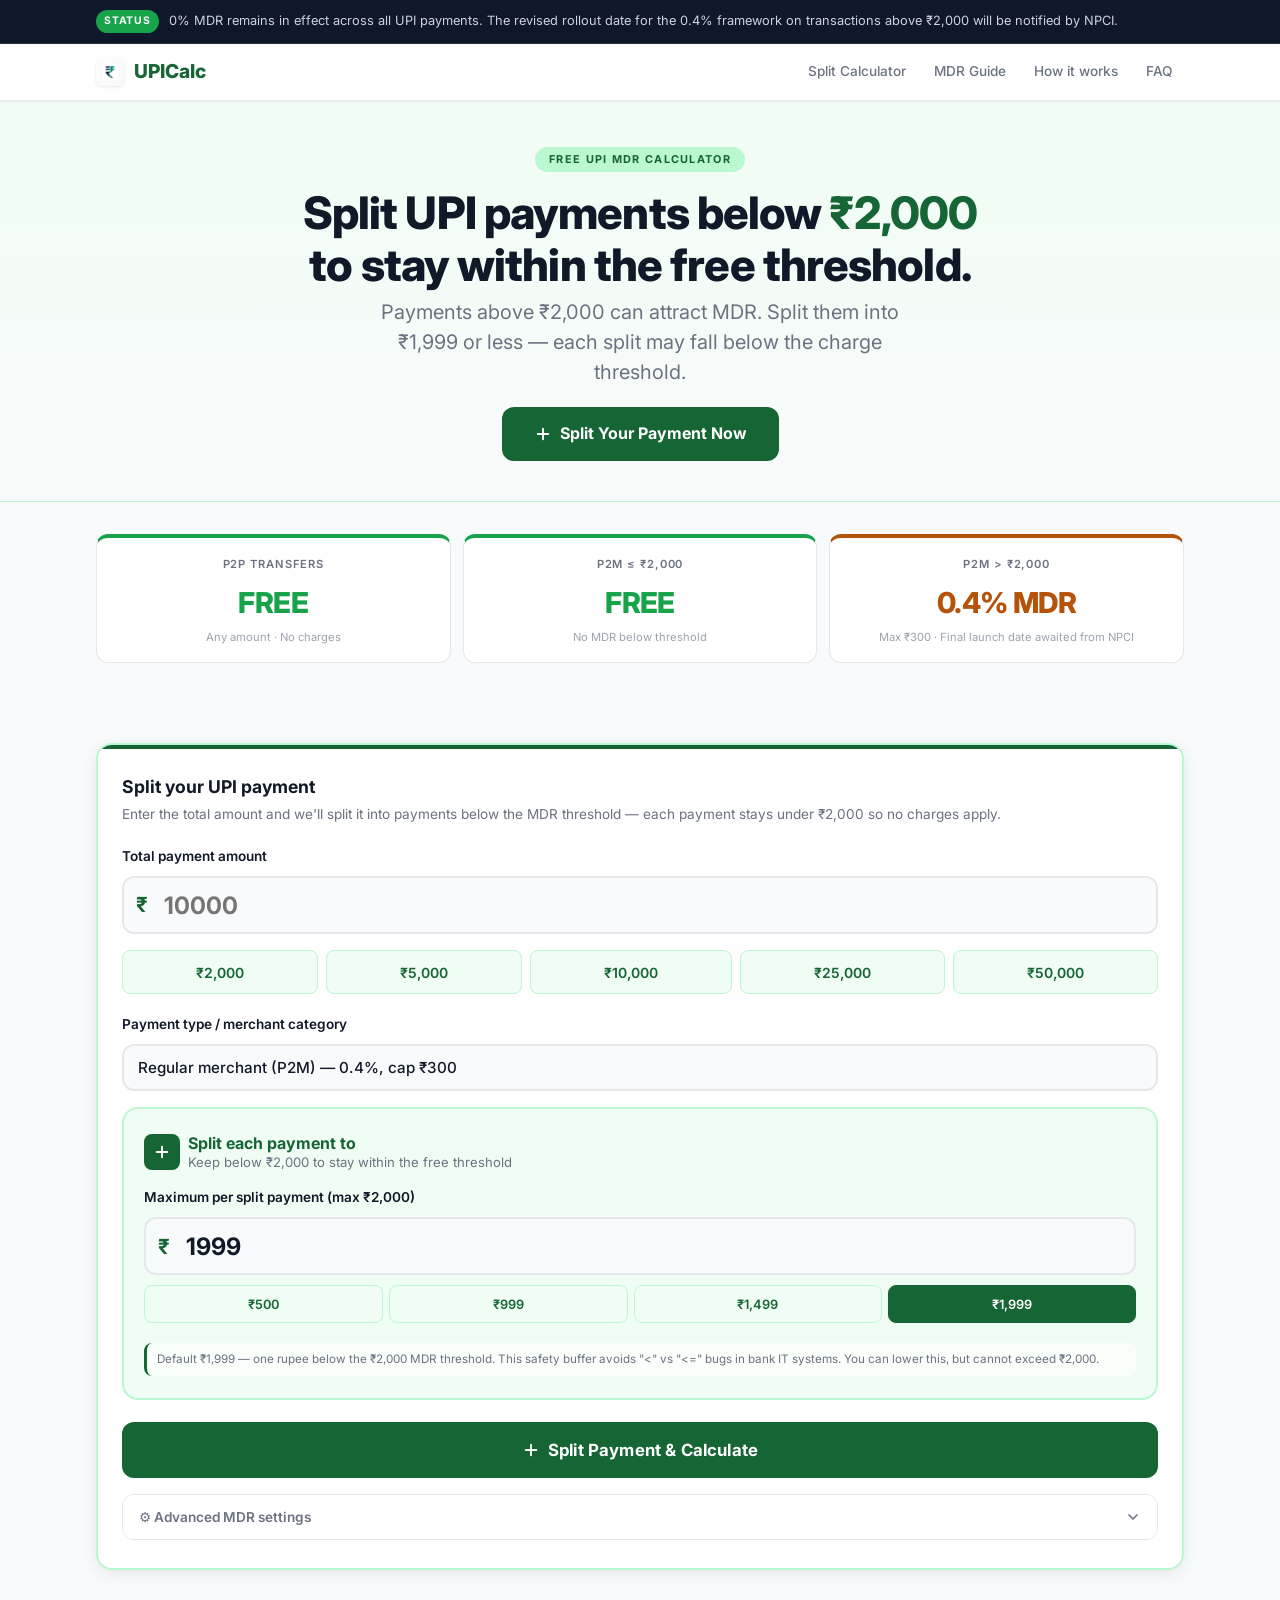
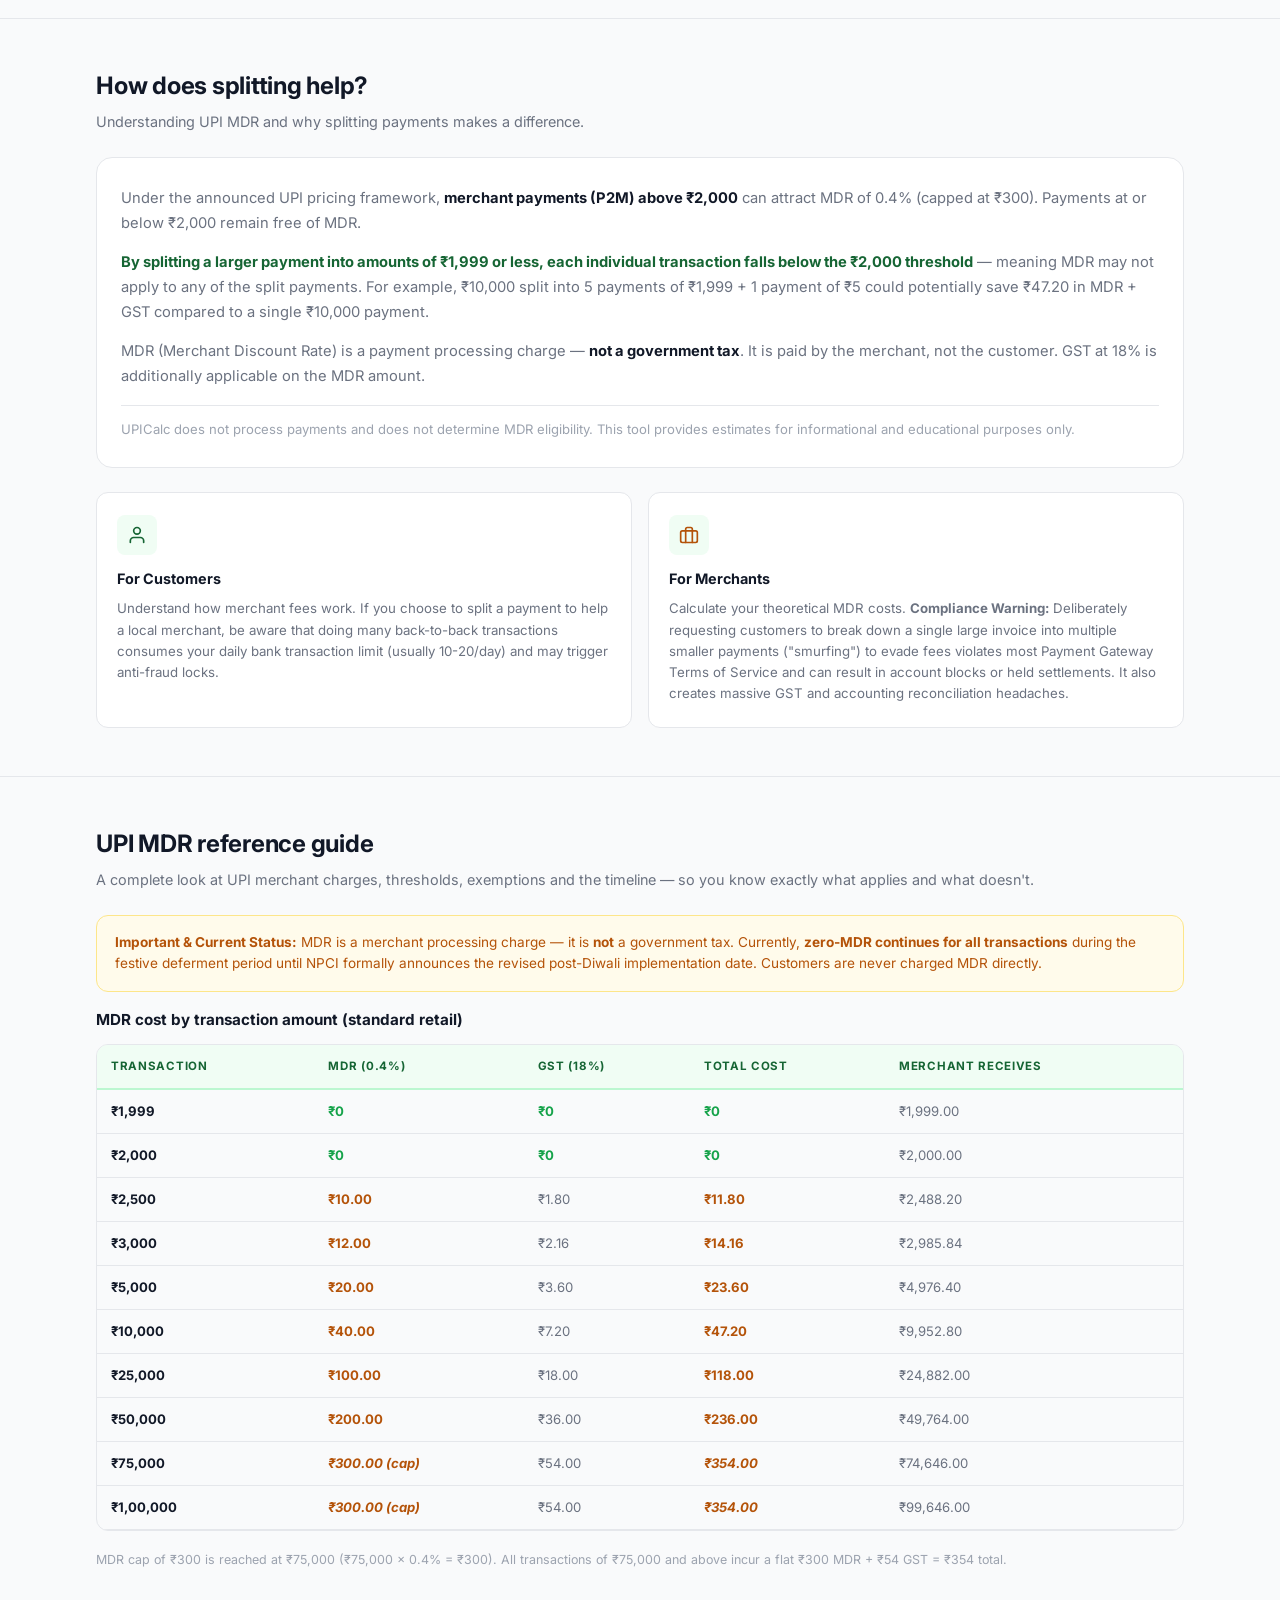
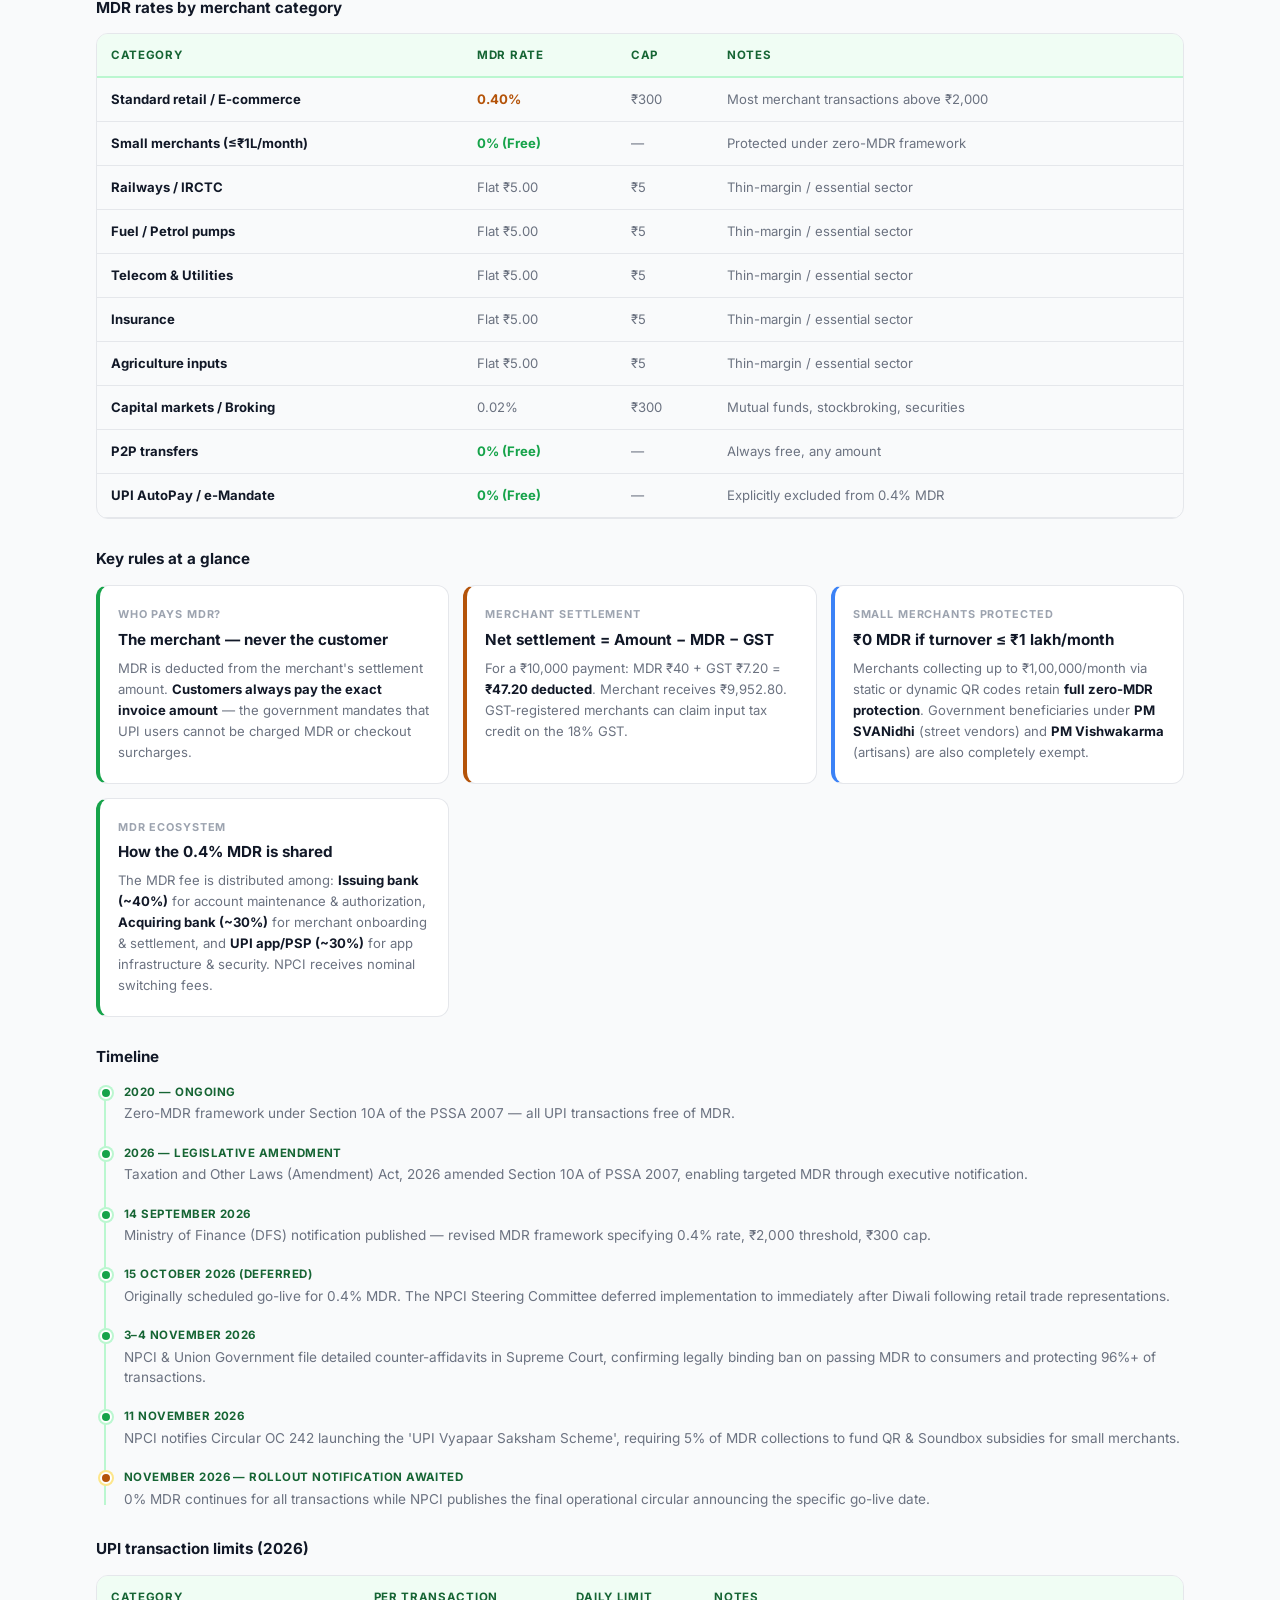
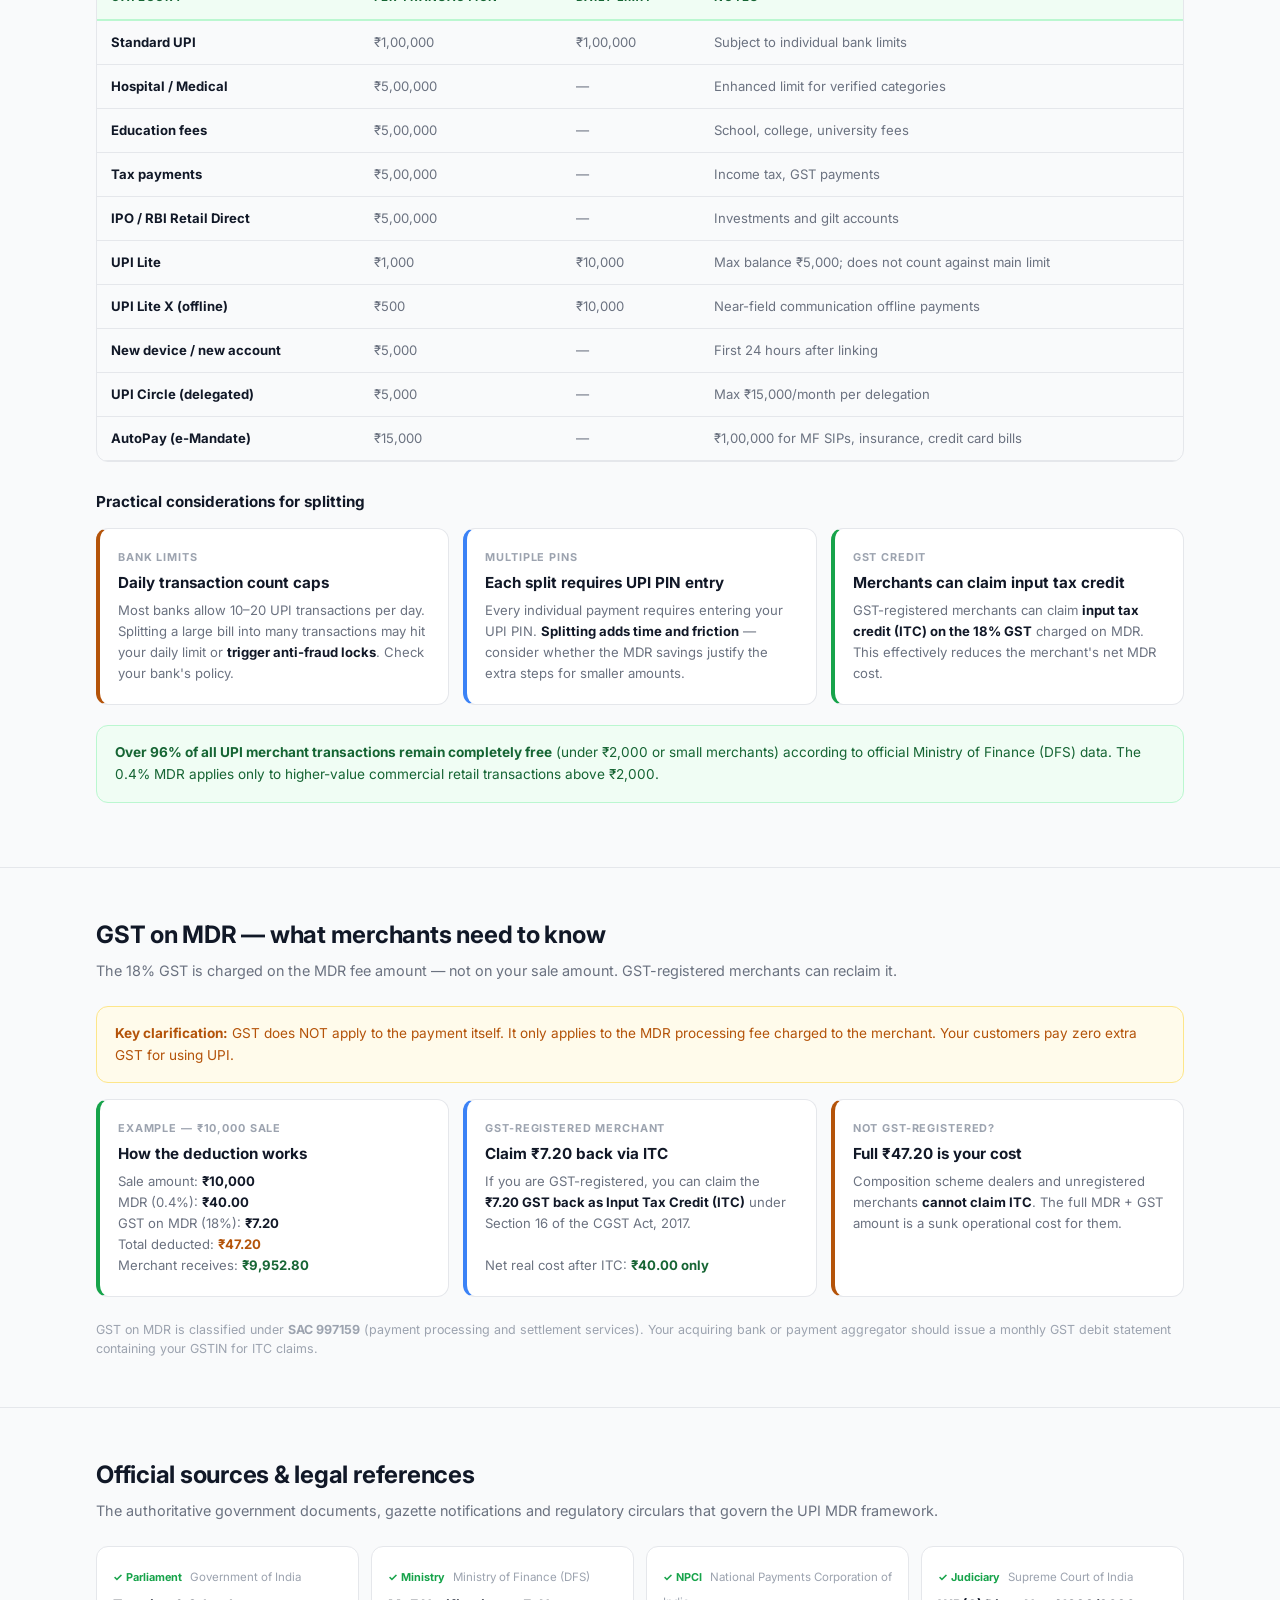
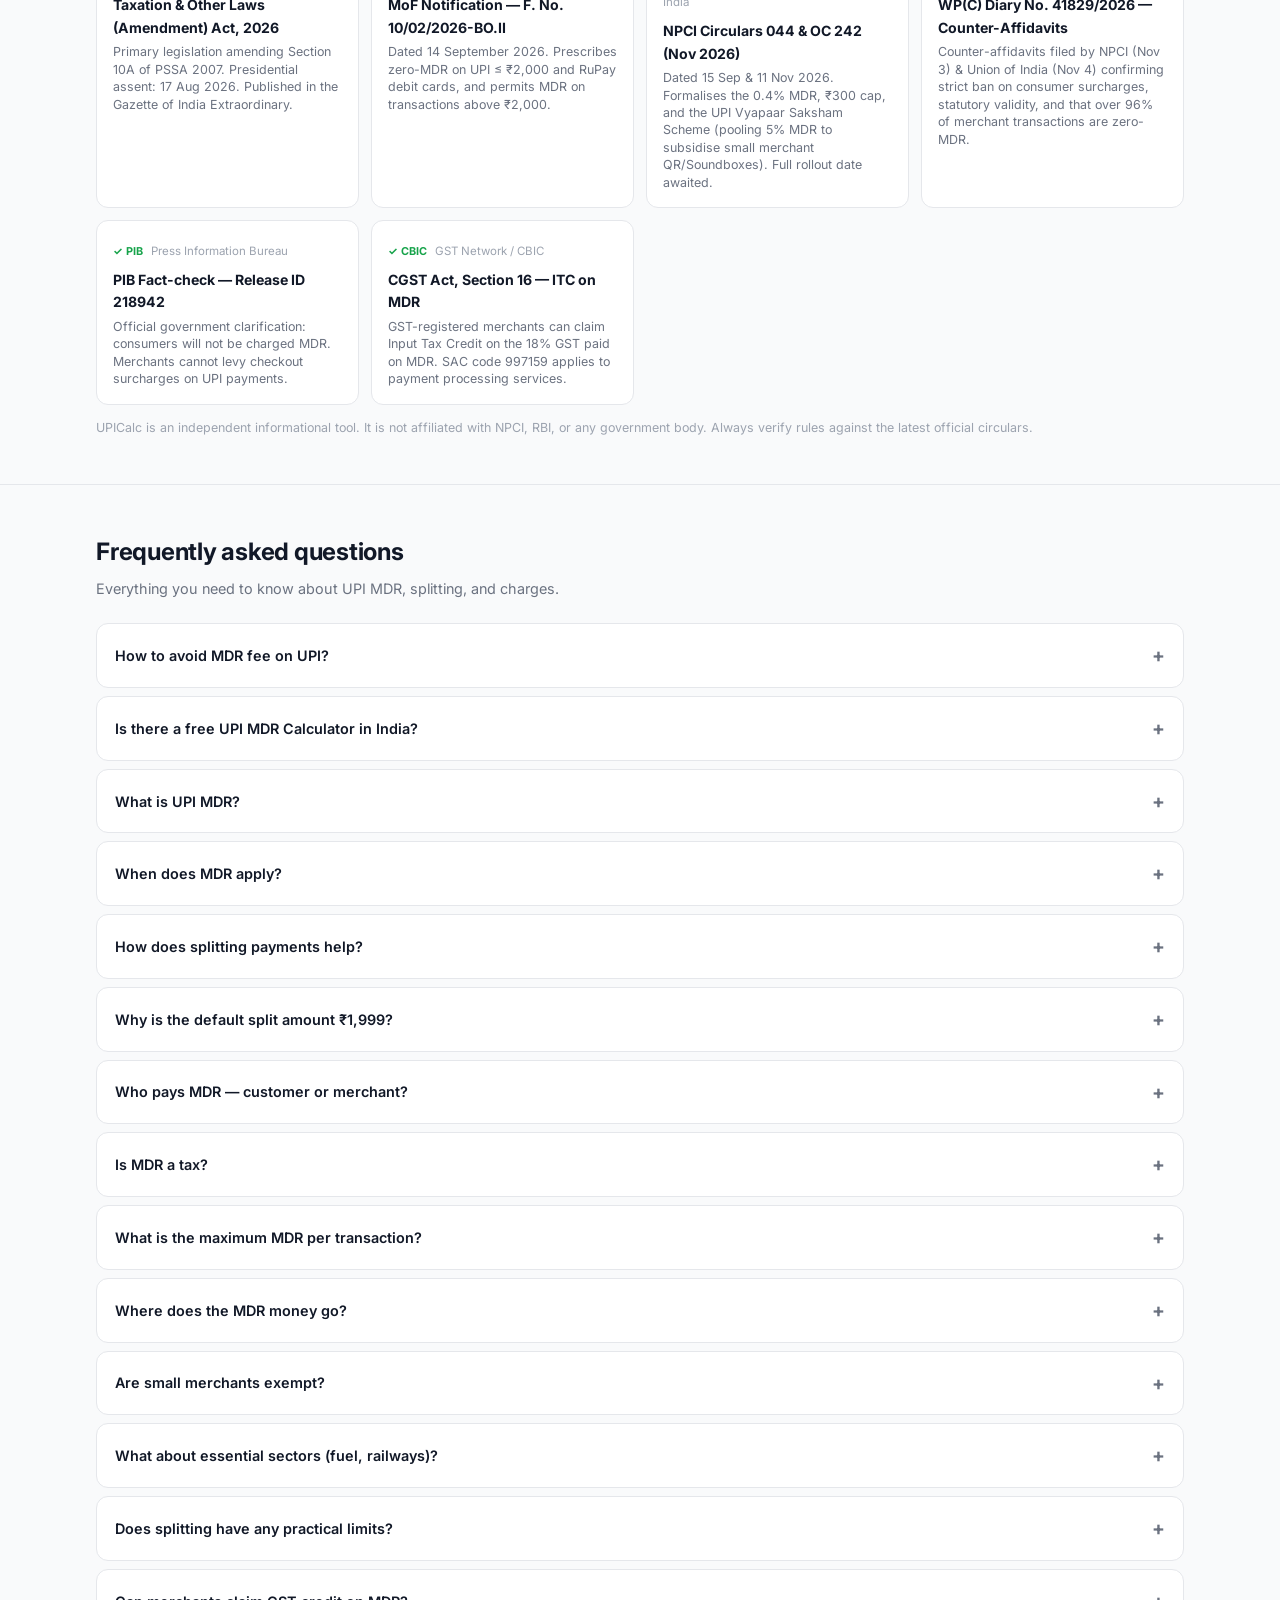
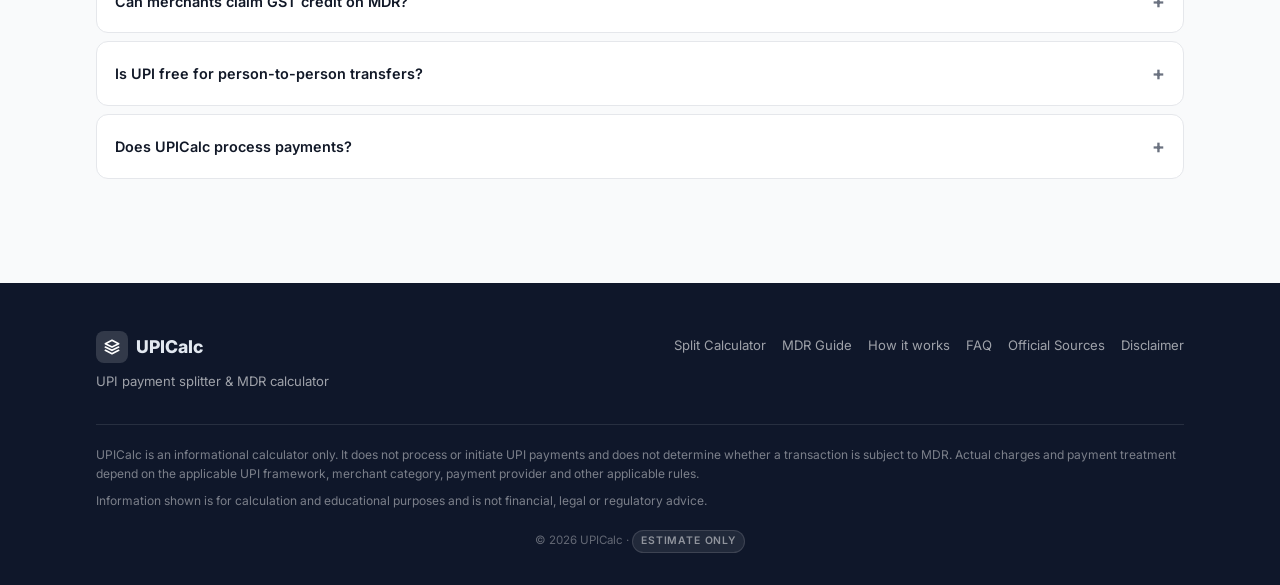
==== commit 2fe378ee: "fix: streamline banner copy, fix grammar, and resolve duplicate banner landmark" ====
--- a/index.html
+++ b/index.html
@@ -442,10 +442,10 @@
 <body>
 
   <!-- ─── ANNOUNCEMENT BAR ────────────────────────────────────────── -->
-  <div class="announce-bar" role="banner">
+  <div class="announce-bar" role="region" aria-label="Announcement">
     <div class="container announce-inner">
-      <span class="announce-badge">Mid-November 2026 Update</span>
-      <span class="announce-text">Current Status: 0% MDR continues active across all UPI transactions. NPCI has issued operational circular OC 242 (UPI Vyapaar Saksham Scheme) and filed SC counter-affidavits; the final go-live date notification is pending.</span>
+      <span class="announce-badge">Status</span>
+      <span class="announce-text">0% MDR remains in effect across all UPI payments. The revised rollout date for the 0.4% framework on transactions above ₹2,000 will be notified by NPCI.</span>
     </div>
   </div>
 
